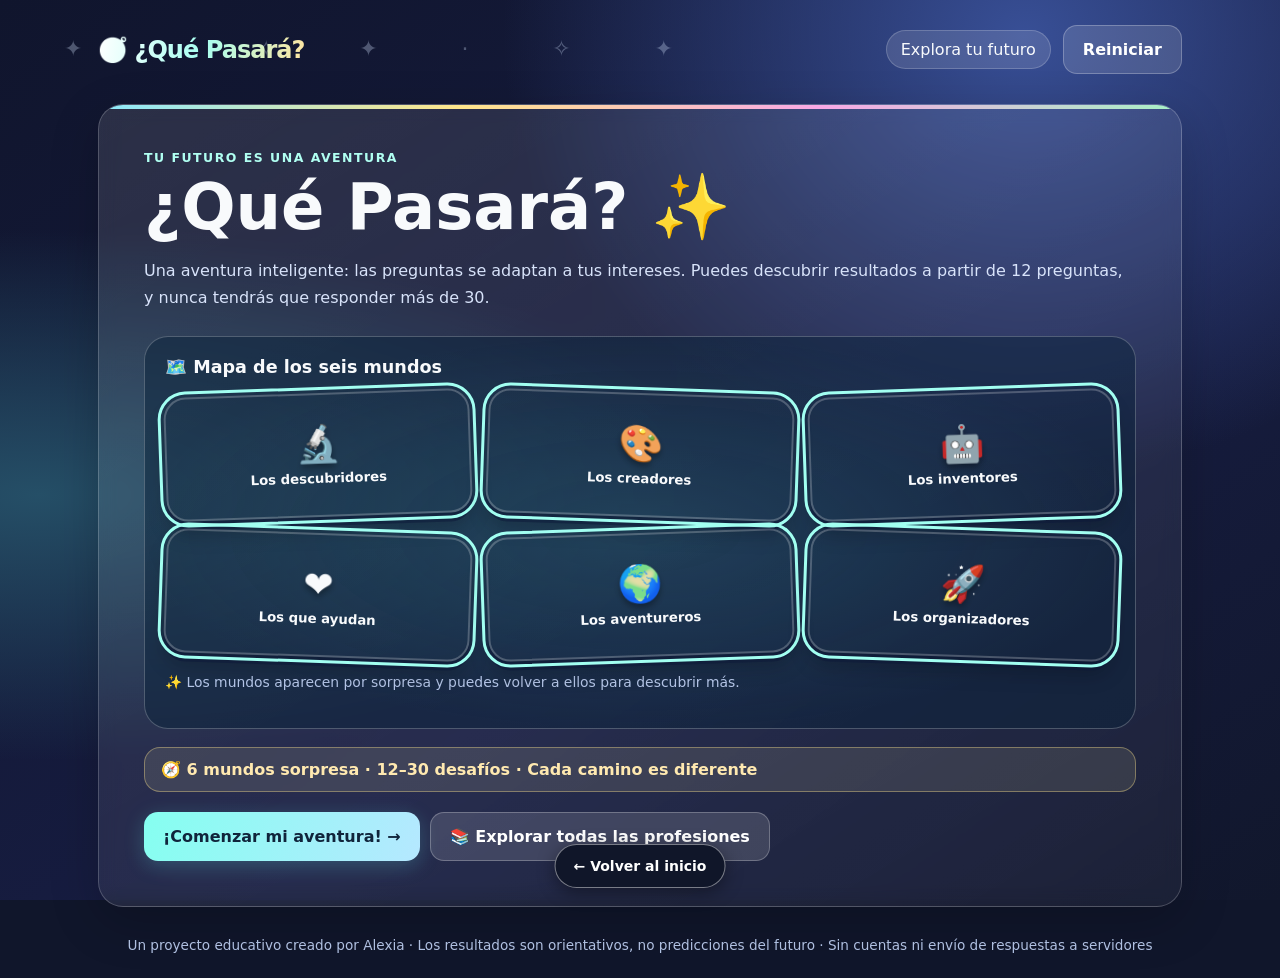
==== apps/QuePasara_Anime_Imagenes.html @ 86b9d31d "Add initial project files including HTML, CSS, and game logic" ====
<!doctype html><html lang="es"><head><meta charset="utf-8"><meta name="viewport" content="width=device-width,initial-scale=1"><title>¿Qué Pasará? · Enciclopedia de profesiones</title><style>
:root{font-family:system-ui,Segoe UI,sans-serif;color:#f8fafc;background:#10162b}*{box-sizing:border-box}body{margin:0;background:radial-gradient(circle at 10% 10%,#263d77,transparent 45%),linear-gradient(140deg,#10162b,#17223d);min-height:100vh}.wrap{max-width:1060px;margin:auto;padding:25px 18px}header{display:flex;justify-content:space-between;align-items:center;gap:12px;flex-wrap:wrap}.brand{font-weight:900;font-size:1.5rem}.pill{background:#ffffff20;border:1px solid #ffffff30;border-radius:30px;padding:9px 14px}main{margin-top:30px}.panel{background:#ffffff12;border:1px solid #ffffff29;box-shadow:0 15px 50px #0003;border-radius:25px;padding:clamp(20px,5vw,45px)}h1{font-size:clamp(2.2rem,6vw,4rem);line-height:1.08;margin:8px 0 16px}h2{font-size:clamp(1.5rem,4vw,2.3rem)}p{line-height:1.65;color:#d8e3fa}.muted{color:#b6c7e9}.tag{color:#a5f3fc;font-weight:800;text-transform:uppercase;letter-spacing:.12em;font-size:.78rem}button,input,select{font:inherit}button{border:0;border-radius:14px;padding:14px 19px;background:#67e8f9;color:#10243b;font-weight:800;cursor:pointer}button:hover{filter:brightness(1.09);transform:translateY(-1px)}button:focus-visible,input:focus-visible{outline:3px solid #fbbf24;outline-offset:3px}.secondary{background:#ffffff22;color:white;border:1px solid #ffffff40}.choices{display:grid;grid-template-columns:repeat(auto-fit,minmax(205px,1fr));gap:12px;margin:20px 0}.choice{display:block;width:100%;text-align:left;background:#ffffff14;color:white;border:2px solid #ffffff24;min-height:80px}.choice.selected{border-color:#67e8f9;background:#1d5063}.progress{height:12px;border-radius:50px;background:#ffffff25;overflow:hidden;margin:16px 0}.progress>div{height:100%;background:linear-gradient(90deg,#34d399,#67e8f9);transition:width .3s}.row{display:flex;gap:12px;align-items:center;flex-wrap:wrap}.space{justify-content:space-between}.grid{display:grid;grid-template-columns:repeat(auto-fit,minmax(220px,1fr));gap:15px}.tile{background:#ffffff12;border:1px solid #ffffff26;border-radius:17px;padding:18px}.tile h3{margin:7px 0}.score{font-size:1.5rem;font-weight:900;color:#67e8f9}.small{font-size:.87rem}.hidden{display:none}label{display:block;margin:12px 0}select,input{background:#fff;color:#15223c;padding:12px;border-radius:12px;border:0;max-width:100%}.footer{margin-top:30px;text-align:center;font-size:.85rem;color:#b6c7e9}.warning{background:#fbbf2420;border:1px solid #fbbf2460;border-radius:12px;padding:12px;margin:16px 0}a{color:#93e8ff} .avatar{font-size:2.2rem} .worldIcon{font-size:3rem} .question{font-size:1.4rem;font-weight:800} .nav{display:flex;gap:10px;flex-wrap:wrap;margin-top:20px}

/* Versión aventura visual: ilustraciones CSS, mapa y transiciones sin dependencias */
:root{--gold:#ffe58a;--aqua:#73f6e1;--ink:#10172f}body{background:radial-gradient(ellipse at 80% 4%,#384f96 0,transparent 36%),radial-gradient(ellipse at 3% 55%,#254f67 0,transparent 38%),linear-gradient(145deg,#10152d,#171d42 60%,#11172c);background-attachment:fixed}body:before{content:'✦  ·     ✧          ✦        ·       ✧          ✦';position:fixed;top:4%;left:5%;right:5%;pointer-events:none;color:#d4e5ff50;letter-spacing:3vw;font-size:22px;animation:twinkle 5s ease-in-out infinite alternate}.wrap{max-width:1120px;position:relative}.brand{letter-spacing:-.04em;background:linear-gradient(100deg,#fff,#a7fff1,#ffe5a0);background-clip:text;-webkit-background-clip:text;color:transparent}.panel{position:relative;overflow:hidden;background:linear-gradient(150deg,#ffffff1c,#ffffff0b);border-color:#ffffff35;backdrop-filter:blur(9px);animation:appear .42s ease-out}.panel:before{content:'';position:absolute;inset:0 0 auto;height:4px;background:linear-gradient(90deg,#8be9fd,#ffe58a,#f8a8e6,#a6f2c5)}.tag{color:#b0fff1}.tile{background:linear-gradient(145deg,#ffffff18,#ffffff09);transition:transform .25s,box-shadow .25s,border-color .25s}.tile:hover{transform:translateY(-5px);box-shadow:0 16px 30px #0003;border-color:#a8f9f480}button{transition:transform .18s,filter .18s,box-shadow .18s}button:not(.secondary):not(.choice){background:linear-gradient(110deg,#85fff0,#b5e8ff);box-shadow:0 5px 20px #65e6ef38}button:disabled{opacity:.5;cursor:not-allowed;transform:none}.choice{transition:transform .2s,background .2s,border-color .2s}.choice:hover{transform:translateY(-2px);border-color:#ffffff88}.choice.selected{background:#27637a;border-color:#8affea;box-shadow:inset 0 0 0 1px #8affea}.worldIcon{display:inline-grid;place-items:center;width:78px;height:78px;border-radius:25px;background:linear-gradient(140deg,#ffffff32,#ffffff0a);box-shadow:inset 0 0 0 1px #ffffff30,0 12px 24px #0002;transform:rotate(-5deg);margin:5px 0 12px}.avatar{display:inline-block;transition:transform .2s}.choice:hover .avatar{transform:scale(1.25) rotate(8deg)}.progress{height:15px;border:1px solid #ffffff40}.progress>div{background:linear-gradient(90deg,#7af4d1,#8dbbff,#f7b2ed)}.quest-intro{display:flex;gap:18px;align-items:center;flex-wrap:wrap}.quest-intro>div:last-child{flex:1;min-width:190px}.quest-art{width:min(100%,260px);height:185px;position:relative;flex:0 0 260px;display:grid;place-items:center}.quest-orbit{position:absolute;width:165px;height:165px;border:2px dashed #ffffff6a;border-radius:50%;animation:orbit 28s linear infinite}.quest-orbit:before,.quest-orbit:after{content:'✦';position:absolute;color:#ffe58a;font-size:26px;top:-20px;left:70px}.quest-orbit:after{top:140px;left:10px;color:#8affea}.quest-planet{width:128px;height:128px;display:grid;place-items:center;font-size:72px;border-radius:42%;background:radial-gradient(circle at 30% 25%,#ffffff70,#b2eaff4a 50%,#6b8ed933);box-shadow:0 0 45px #8ddcff60;animation:float 3.5s ease-in-out infinite}.world-map{margin:25px 0 10px;padding:20px;border-radius:24px;border:1px solid #ffffff3c;background:radial-gradient(ellipse at center,#347c8d48,transparent 72%),#0b233a80}.map-title{font-weight:900;font-size:1.1rem;margin-bottom:16px}.map-grid{display:grid;grid-template-columns:repeat(3,minmax(0,1fr));gap:16px;position:relative}.map-node{position:relative;min-height:124px;display:flex;align-items:center;justify-content:center;flex-direction:column;gap:6px;text-align:center;padding:12px 7px;border-radius:22px;border:2px solid #ffffff3a;background:linear-gradient(155deg,var(--world-color,#6d99d8)55,#1a2e56);box-shadow:0 9px 0 #0c193a80,0 14px 20px #0003;transform:rotate(var(--tilt,0deg))}.map-node:nth-child(even){--tilt:2deg}.map-node:nth-child(odd){--tilt:-2deg}.map-node .map-emoji{font-size:36px;filter:drop-shadow(0 4px 3px #0005)}.map-node .map-label{font-weight:800;font-size:.83rem;line-height:1.2}.map-node.completed{border-color:#ffe58a}.map-node.current{outline:3px solid #a2fff1;outline-offset:3px;animation:pulse 2s ease-in-out infinite}.map-stamp{position:absolute;right:6px;top:5px;background:#103e3b;border-radius:50%;padding:4px;font-size:14px}.quest-banner{margin:18px 0 0;padding:12px 16px;background:#fff1b91c;border:1px solid #ffe58a60;border-radius:16px;color:#ffe9b0;font-weight:700}.confetti{font-size:40px;letter-spacing:12px;animation:float 3s infinite}.world-badge{display:inline-block;padding:7px 13px;border-radius:999px;background:#ffffff24;border:1px solid #ffffff50;margin-bottom:12px}@keyframes appear{from{opacity:0;transform:translateY(12px)}to{opacity:1;transform:translateY(0)}}@keyframes float{50%{transform:translateY(-10px) rotate(5deg)}}@keyframes orbit{to{transform:rotate(360deg)}}@keyframes twinkle{to{opacity:.3}}@keyframes pulse{50%{outline-color:#ffffff55}}@media(max-width:650px){.map-grid{grid-template-columns:repeat(2,minmax(0,1fr));gap:12px}.map-node{min-height:115px}.quest-art{flex:1 1 100%;height:145px}.quest-orbit{width:130px;height:130px}.quest-planet{width:110px;height:110px;font-size:58px}.wrap{padding:15px 12px}.panel{padding:22px 17px}}@media(prefers-reduced-motion:reduce){*,*:before,*:after{animation:none!important;transition:none!important;scroll-behavior:auto!important}}@media print{body{background:white;color:black}.panel,.tile{color:black;background:white;border-color:#bbb}.footer,header button,.nav{display:none}p,.muted{color:#333}}

.photo-avatar{width:88px;height:88px;object-fit:cover;border-radius:50%;border:3px solid #8affea;vertical-align:middle}.photo-preview{display:flex;align-items:center;gap:14px;flex-wrap:wrap;margin:14px 0}.camera-box{border:1px solid #ffffff55;border-radius:18px;padding:16px;margin:16px 0;background:#ffffff0d}.camera-video{display:block;width:min(100%,420px);max-height:320px;border-radius:14px;margin:12px 0;transform:scaleX(-1)}.camera-actions{display:flex;gap:10px;flex-wrap:wrap}.camera-help{font-size:.9rem;color:#d8e3fa}
</style><style>.anime-choices{display:grid;grid-template-columns:repeat(auto-fit,minmax(170px,1fr));gap:12px;margin:12px 0 24px}.anime-option{display:flex;align-items:center;flex-direction:column;gap:12px;text-align:center}.anime-frame{display:inline-flex;align-items:center;justify-content:center;border-radius:50%;padding:6px;vertical-align:middle;position:relative}.anime-frame .photo-avatar{width:92px;height:92px}.anime-clasico{background:linear-gradient(135deg,#ffb6d5,#c4a5ff);box-shadow:0 0 22px #ffb6d566}.anime-aventura{background:linear-gradient(135deg,#ffdd77,#ff806d);box-shadow:0 0 22px #ffbb5590}.anime-fantasia{background:linear-gradient(135deg,#82e9ff,#a88cff,#f7a9ed);box-shadow:0 0 25px #a88cff99}.anime-clasico img{filter:saturate(1.2) contrast(1.08)}.anime-aventura img{filter:contrast(1.2) saturate(1.35)}.anime-fantasia img{filter:saturate(1.5) hue-rotate(8deg)}.anime-frame:after{content:'✦';position:absolute;top:-10px;right:-5px;color:#fff5b1;font-size:25px;text-shadow:0 0 7px #fff}.anime-aventura:after{content:'⚡'}.anime-fantasia:after{content:'✧'}.manga-result{width:170px;height:170px;object-fit:cover;border-radius:24px;border:4px solid #ffe58a;box-shadow:0 12px 25px #0005}.anime-option.selected{border-color:#ffe58a;background:#65406c}.anime-option .anime-frame{min-height:78px;min-width:78px}.anime-normal{background:#f7abc9}.anime-fantastico{background:#a58ef3}.anime-medieval{background:#d7ab70}.anime-aventurero{background:#7dbba5}</style><style>.scene-grid{display:grid;grid-template-columns:repeat(auto-fit,minmax(min(100%,225px),1fr));gap:18px}.scene-choice{padding:0!important;overflow:hidden;display:flex;flex-direction:column;min-height:220px;border:3px solid #ffffff55!important;border-radius:20px!important;background:#182a54!important;box-shadow:0 9px 22px #0005;transition:transform .2s,border-color .2s}.scene-choice:hover{transform:translateY(-5px)}.scene-choice.selected{border-color:#ffdf67!important;box-shadow:0 0 0 3px #ffdf6780}.scene-art{width:100%;aspect-ratio:360/220;object-fit:cover;display:block}.scene-label{padding:14px 12px;display:block;width:100%;font-size:1.06rem;font-weight:750;text-align:center;color:#fff}.scene-choice:focus-visible{outline:4px solid #fff;outline-offset:3px}</style><link rel="stylesheet" href="../assets/navigation.css">
</head><body>
<a class="invernot-home" href="../index.html" aria-label="Volver al índice de la Familia Invernot">← Volver al inicio</a>
<div class="wrap"><header><div class="brand">🧭 ¿Qué Pasará?</div><div class="row"><span class="pill" id="status">Tu aventura comienza</span><button class="secondary" id="reset">Reiniciar</button></div></header><main id="app" aria-live="polite"></main><div class="footer">Un proyecto educativo creado por Alexia · Los resultados son orientativos, no predicciones del futuro · Sin cuentas ni envío de respuestas a servidores</div></div><script>
'use strict';
const worlds=[{id:'ciencia',name:'Los descubridores',icon:'🔬',desc:'Ciencia, medicina, animales y naturaleza'},{id:'arte',name:'Los creadores',icon:'🎨',desc:'Arte, música, imaginación y diseño'},{id:'tecnologia',name:'Los inventores',icon:'🤖',desc:'Tecnología, máquinas y programación'},{id:'personas',name:'Los que ayudan',icon:'❤️',desc:'Enseñar, cuidar y escuchar'},{id:'aventura',name:'Los aventureros',icon:'🌍',desc:'Deporte, viajes y aire libre'},{id:'organizacion',name:'Los organizadores',icon:'🚀',desc:'Liderazgo, proyectos y negocios'}];
const interests=['ciencia','salud','animales','naturaleza','arte','musica','diseno','comunicacion','tecnologia','ingenieria','matematicas','personas','ensenanza','deporte','viajes','liderazgo','negocios','organizacion'];
const prompts={
ciencia:[['¿Qué te gustaría investigar?','Cómo funciona el cuerpo','Cómo viven los animales','Qué ocurre en el espacio','Cómo crecen las plantas'],['¿Qué actividad te apetece más?','Observar muestras con microscopio','Cuidar un animal herido','Estudiar el clima','Resolver un misterio científico'],['En un museo eliges...','Sala del cuerpo humano','Sala de dinosaurios','Sala de planetas','Sala de experimentos'],['¿Qué pregunta te intriga más?','¿Cómo curamos enfermedades?','¿Por qué migran las aves?','¿Cómo se forman las estrellas?','¿Cómo funciona la electricidad?'],['En un equipo de investigación prefieres...','Analizar datos','Observar seres vivos','Diseñar experimentos','Explicar descubrimientos'],['Si tuvieras un laboratorio...','Investigaría vacunas','Estudiaría animales','Analizaría el agua de los ríos','Inventaría materiales'],['¿Qué problema te gustaría resolver?','Una enfermedad','La desaparición de especies','La contaminación','El ahorro de energía'],['¿Qué vídeo escogerías?','El cerebro humano','La vida submarina','Los volcanes','Los robots espaciales'],['¿Qué herramienta usarías?','Microscopio','Prismáticos','Telescopio','Sensores electrónicos'],['¿Qué logro te haría ilusión?','Ayudar a mejorar la salud','Proteger una especie','Descubrir algo del universo','Crear un experimento nuevo']],
arte:[['¿Qué crearías?','Un cómic','Una canción','Una casa imaginaria','Un cortometraje'],['En una fiesta prefieres...','Diseñar la decoración','Tocar música','Hacer fotografías','Presentar el espectáculo'],['¿Qué taller elegirías?','Pintura','Instrumentos musicales','Diseño 3D','Teatro'],['¿Qué te gusta observar?','Los colores','Los sonidos','Los edificios','Las historias'],['Si pudieras publicar algo...','Un libro ilustrado','Un álbum musical','Una colección de ropa','Un documental'],['¿Qué regalo harías?','Un dibujo','Una canción','Un objeto diseñado por ti','Un vídeo'],['¿Qué harías en un escenario?','Diseñar el decorado','Actuar o cantar','Controlar luces y sonido','Contar una historia'],['¿Qué reto creativo eliges?','Crear un personaje','Componer una melodía','Diseñar un parque','Preparar una campaña'],['¿Qué asignatura te atrae más?','Plástica','Música','Tecnología y diseño','Lengua y expresión'],['¿Qué te gustaría mejorar?','Un dibujo','Una interpretación musical','Un producto cotidiano','Una historia']],
tecnologia:[['¿Qué inventarías?','Una aplicación','Un robot','Un puente inteligente','Un juego digital'],['¿Qué te divierte desmontar mentalmente?','Una web','Un coche','Una máquina','Una consola'],['En un proyecto tecnológico prefieres...','Programar','Montar piezas','Hacer cálculos','Diseñar pantallas'],['¿Qué problema resolverías?','Organizar tareas con una app','Automatizar una casa','Ahorrar energía','Crear un videojuego accesible'],['¿Qué aprenderías primero?','Programación','Electrónica','Física','Diseño digital'],['¿Qué visitarías?','Una empresa de software','Una fábrica de robots','Un centro aeroespacial','Un estudio de videojuegos'],['¿Qué te gustaría construir?','Un buscador','Un dron','Un vehículo','Una animación interactiva'],['¿Qué desafío te parece mejor?','Encontrar un error de código','Hacer funcionar un circuito','Diseñar una estructura resistente','Crear una interfaz bonita'],['Si falla un aparato...','Busco el problema paso a paso','Reviso las piezas','Mido y comparo resultados','Pienso una solución alternativa'],['¿Qué futuro te ilusiona?','Herramientas digitales útiles','Robots que ayuden','Transportes más limpios','Experiencias virtuales']],
personas:[['¿A quién ayudarías primero?','A alguien enfermo','A un compañero que no entiende algo','A alguien triste','A un grupo con un conflicto'],['¿Qué actividad elegirías?','Aprender primeros auxilios','Enseñar a leer','Escuchar a una persona','Organizar un equipo solidario'],['¿Dónde te gustaría colaborar?','Un hospital','Una escuela','Un centro comunitario','Una ONG'],['¿Qué habilidad te interesa?','Cuidar','Explicar','Escuchar','Mediar'],['Un amigo necesita ayuda y tú...','Busco ayuda sanitaria si hace falta','Le enseño una solución','Le escucho','Organizo apoyos'],['¿Qué resultado te haría feliz?','Una persona recuperada','Alguien aprendiendo','Alguien sintiéndose acompañado','Un grupo unido'],['¿Qué historia leerías?','La vida de una médica','Una profesora inspiradora','Un psicólogo que ayuda','Un proyecto de cooperación'],['¿Qué juego prefieres?','Simular un rescate','Dar una clase','Resolver emociones','Coordinar un grupo'],['¿Qué te gustaría mejorar?','La salud','La educación','El bienestar','La convivencia'],['¿Qué voluntariado escogerías?','Acompañar a pacientes','Apoyar deberes','Escuchar a mayores','Organizar una recogida solidaria']],
aventura:[['¿Qué excursión elegirías?','Explorar un bosque','Practicar un deporte','Visitar otro país','Observar fauna marina'],['¿Qué actividad te emociona?','Orientarte con un mapa','Entrenar','Conocer idiomas','Bucear y estudiar peces'],['¿Qué trabajo al aire libre te atrae?','Cuidar espacios naturales','Entrenar deportistas','Guiar visitantes','Investigar ecosistemas'],['¿Qué plan harías?','Una ruta de montaña','Un torneo','Un viaje cultural','Una limpieza de playa'],['¿Qué te gustaría aprender?','Supervivencia responsable','Anatomía del movimiento','Geografía','Biología marina'],['¿Qué documental verías?','Bosques del mundo','Grandes atletas','Culturas del planeta','Océanos'],['¿Qué desafío eliges?','Proteger un parque','Preparar una carrera','Planificar un recorrido','Salvar un arrecife'],['¿Qué objeto llevarías?','Brújula','Zapatillas deportivas','Guía de viaje','Cuaderno de campo'],['¿Qué te hace sentir bien?','Estar en la naturaleza','Moverme','Descubrir lugares','Observar animales'],['¿Qué logro preferirías?','Restaurar un bosque','Ayudar a mejorar una marca deportiva','Organizar un viaje inolvidable','Proteger el mar']],
organizacion:[['¿Qué proyecto dirigirías?','Una feria de ciencias','Un festival artístico','Una empresa tecnológica','Una campaña solidaria'],['¿Qué papel eliges en un equipo?','Investigar','Proponer ideas','Coordinar tareas','Explicar al público'],['Si montaras un negocio...','Vendería kits científicos','Crearía diseños','Desarrollaría una app','Organizaría experiencias'],['¿Qué te interesa aprender?','Analizar resultados','Publicidad creativa','Planificar presupuestos','Negociar acuerdos'],['¿Qué harías con un presupuesto pequeño?','Investigar necesidades','Crear un prototipo bonito','Comparar costes','Organizar voluntarios'],['¿Qué reto prefieres?','Resolver un problema complejo','Inventar una marca','Planificar un evento','Ayudar a un grupo a decidir'],['¿Qué actividad escolar te gusta?','Experimentos en equipo','Diseñar carteles','Organizar una excursión','Hablar en público'],['¿Qué te gustaría gestionar?','Un laboratorio','Un estudio creativo','Una tienda','Un proyecto social'],['Si tienes una idea nueva...','Compruebo si funciona','Hago dibujos','Preparo un plan','Busco colaboradores'],['¿Qué resultado celebrarías?','Un descubrimiento útil','Una creación original','Un proyecto bien organizado','Personas trabajando juntas']]
};
const optionTags={ciencia:[['salud','ciencia'],['animales','ciencia'],['ciencia','matematicas'],['naturaleza','ciencia']],arte:[['arte','diseno'],['musica','arte'],['diseno','ingenieria'],['comunicacion','arte']],tecnologia:[['tecnologia','matematicas'],['ingenieria','tecnologia'],['ingenieria','matematicas'],['tecnologia','diseno']],personas:[['salud','personas'],['ensenanza','personas'],['personas','comunicacion'],['liderazgo','personas']],aventura:[['naturaleza','ciencia'],['deporte','salud'],['viajes','comunicacion'],['animales','naturaleza']],organizacion:[['ciencia','organizacion'],['arte','negocios'],['negocios','organizacion'],['liderazgo','personas']]};
const jobs=[
['Ingeniería aeroespacial','Diseña y estudia aeronaves, satélites y sistemas espaciales.','Bachillerato de ciencias y tecnología → grado universitario de ingeniería aeroespacial.','tecnologia,ingenieria,matematicas,ciencia'],['Medicina','Previene, diagnostica y trata problemas de salud.','Bachillerato de ciencias y tecnología → grado en Medicina → formación especializada cuando corresponda.','salud,ciencia,personas'],['Veterinaria','Cuida la salud de animales y trabaja también en salud pública.','Bachillerato de ciencias y tecnología → grado en Veterinaria.','animales,salud,ciencia'],['Arquitectura','Diseña edificios y espacios seguros y útiles.','Bachillerato de ciencias y tecnología u otra vía de acceso → estudios universitarios de Arquitectura; revisar habilitación profesional.','diseno,arte,ingenieria,matematicas'],['Desarrollo de software','Crea aplicaciones, páginas web y servicios digitales.','ESO → Bachillerato o FP de informática → grado universitario o ciclos superiores, según la ocupación.','tecnologia,matematicas,diseno'],['Diseño de videojuegos','Diseña experiencias, personajes y mecánicas de juego.','ESO → Bachillerato o FP relacionada → estudios de videojuegos, programación, arte o diseño.','tecnologia,arte,diseno'],['Educación primaria','Enseña y acompaña a niños durante su aprendizaje.','Bachillerato o vía equivalente → grado en Educación Primaria; requisitos de acceso vigentes.','ensenanza,personas,comunicacion'],['Psicología','Estudia el comportamiento y ayuda a comprender emociones y conductas.','Bachillerato o vía equivalente → grado en Psicología; algunas salidas requieren estudios adicionales.','personas,salud,ciencia'],['Biología','Investiga seres vivos, ecosistemas y procesos biológicos.','Bachillerato de ciencias y tecnología → grado en Biología.','ciencia,animales,naturaleza'],['Ingeniería robótica','Diseña sistemas automatizados, sensores y robots.','Bachillerato de ciencias y tecnología o FP tecnológica → ingeniería relacionada.','ingenieria,tecnologia,matematicas'],['Diseño gráfico','Comunica ideas mediante imágenes, tipografía y medios digitales.','ESO → Bachillerato de artes o FP de diseño → estudios superiores relacionados.','arte,diseno,comunicacion'],['Música','Interpreta, compone o produce música.','Enseñanzas musicales, conservatorio, estudios superiores o formación especializada según la profesión.','musica,arte,comunicacion'],['Periodismo','Investiga, verifica y comunica noticias e historias.','Bachillerato o vía equivalente → grado en Periodismo o Comunicación.','comunicacion,personas,arte'],['Enfermería','Cuida pacientes y promueve la salud.','Bachillerato de ciencias y tecnología o vía equivalente → grado en Enfermería.','salud,personas,ciencia'],['Fisioterapia','Ayuda a prevenir y tratar problemas del movimiento.','Bachillerato o vía equivalente → grado en Fisioterapia.','salud,deporte,personas'],['Ciencias del deporte','Trabaja en entrenamiento, actividad física y promoción del deporte.','Bachillerato o vía equivalente → grado en Ciencias de la Actividad Física y del Deporte, u otras formaciones deportivas.','deporte,salud,personas'],['Guía de turismo','Acompaña y explica lugares, cultura y patrimonio.','ESO → Bachillerato o FP de turismo; consultar requisitos de habilitación según actividad.','viajes,comunicacion,personas'],['Conservación ambiental','Protege ecosistemas y ayuda a gestionar recursos naturales.','ESO → Bachillerato de ciencias o FP ambiental → estudios de ciencias ambientales o afines.','naturaleza,ciencia,animales'],['Dirección de empresas','Organiza personas, presupuestos y proyectos.','ESO → Bachillerato o FP de administración → grado en ADE u otras vías.','negocios,liderazgo,organizacion'],['Organización de eventos','Planifica actividades, presupuestos, equipos y experiencias.','ESO → FP de turismo, marketing o administración, o estudios universitarios relacionados.','organizacion,liderazgo,comunicacion'],['Ingeniería civil','Proyecta infraestructuras como puentes y carreteras.','Bachillerato de ciencias y tecnología → grado de ingeniería civil relacionado.','ingenieria,matematicas,organizacion'],['Investigación química','Estudia sustancias y desarrolla materiales y procesos.','Bachillerato de ciencias y tecnología → grado en Química o afín.','ciencia,matematicas,ingenieria'],['Trabajo social','Acompaña a personas y comunidades para mejorar su bienestar.','Bachillerato o vía equivalente → grado en Trabajo Social.','personas,comunicacion,organizacion'],['Marketing','Investiga necesidades y comunica productos o servicios.','ESO → FP de marketing o Bachillerato → estudios superiores relacionados.','negocios,arte,comunicacion'],['Biología marina','Estudia organismos y ecosistemas del mar.','Bachillerato de ciencias y tecnología → grado en Biología o Ciencias del Mar y posible especialización.','animales,naturaleza,ciencia']
].map((j,i)=>({id:i,name:j[0],desc:j[1],path:j[2],tags:j[3].split(',')}));
const moreJobs=[["Odontología", "Explora cómo trabajan los profesionales de odontología y qué problemas resuelven en su día a día.", "Bachillerato o FP de Sanidad → estudios especializados según el puesto. Algunas profesiones exigen grado universitario y habilitación.", "salud,personas,ciencia", "Salud y bienestar"], ["Farmacia", "Explora cómo trabajan los profesionales de farmacia y qué problemas resuelven en su día a día.", "Bachillerato o FP de Sanidad → estudios especializados según el puesto. Algunas profesiones exigen grado universitario y habilitación.", "salud,personas,ciencia", "Salud y bienestar"], ["Cirugía", "Explora cómo trabajan los profesionales de cirugía y qué problemas resuelven en su día a día.", "Bachillerato o FP de Sanidad → estudios especializados según el puesto. Algunas profesiones exigen grado universitario y habilitación.", "salud,personas,ciencia", "Salud y bienestar"], ["Pediatría", "Explora cómo trabajan los profesionales de pediatría y qué problemas resuelven en su día a día.", "Bachillerato o FP de Sanidad → estudios especializados según el puesto. Algunas profesiones exigen grado universitario y habilitación.", "salud,personas,ciencia", "Salud y bienestar"], ["Neurología", "Explora cómo trabajan los profesionales de neurología y qué problemas resuelven en su día a día.", "Bachillerato o FP de Sanidad → estudios especializados según el puesto. Algunas profesiones exigen grado universitario y habilitación.", "salud,personas,ciencia", "Salud y bienestar"], ["Psiquiatría", "Explora cómo trabajan los profesionales de psiquiatría y qué problemas resuelven en su día a día.", "Bachillerato o FP de Sanidad → estudios especializados según el puesto. Algunas profesiones exigen grado universitario y habilitación.", "salud,personas,ciencia", "Salud y bienestar"], ["Radiología", "Explora cómo trabajan los profesionales de radiología y qué problemas resuelven en su día a día.", "Bachillerato o FP de Sanidad → estudios especializados según el puesto. Algunas profesiones exigen grado universitario y habilitación.", "salud,personas,ciencia", "Salud y bienestar"], ["Terapia ocupacional", "Explora cómo trabajan los profesionales de terapia ocupacional y qué problemas resuelven en su día a día.", "Bachillerato o FP de Sanidad → estudios especializados según el puesto. Algunas profesiones exigen grado universitario y habilitación.", "salud,personas,ciencia", "Salud y bienestar"], ["Logopedia", "Explora cómo trabajan los profesionales de logopedia y qué problemas resuelven en su día a día.", "Bachillerato o FP de Sanidad → estudios especializados según el puesto. Algunas profesiones exigen grado universitario y habilitación.", "salud,personas,ciencia", "Salud y bienestar"], ["Óptica y optometría", "Explora cómo trabajan los profesionales de óptica y optometría y qué problemas resuelven en su día a día.", "Bachillerato o FP de Sanidad → estudios especializados según el puesto. Algunas profesiones exigen grado universitario y habilitación.", "salud,personas,ciencia", "Salud y bienestar"], ["Nutrición humana y dietética", "Explora cómo trabajan los profesionales de nutrición humana y dietética y qué problemas resuelven en su día a día.", "Bachillerato o FP de Sanidad → estudios especializados según el puesto. Algunas profesiones exigen grado universitario y habilitación.", "salud,personas,ciencia", "Salud y bienestar"], ["Técnico de emergencias sanitarias", "Explora cómo trabajan los profesionales de técnico de emergencias sanitarias y qué problemas resuelven en su día a día.", "Bachillerato o FP de Sanidad → estudios especializados según el puesto. Algunas profesiones exigen grado universitario y habilitación.", "salud,personas,ciencia", "Salud y bienestar"], ["Técnico de laboratorio clínico", "Explora cómo trabajan los profesionales de técnico de laboratorio clínico y qué problemas resuelven en su día a día.", "Bachillerato o FP de Sanidad → estudios especializados según el puesto. Algunas profesiones exigen grado universitario y habilitación.", "salud,personas,ciencia", "Salud y bienestar"], ["Higiene bucodental", "Explora cómo trabajan los profesionales de higiene bucodental y qué problemas resuelven en su día a día.", "Bachillerato o FP de Sanidad → estudios especializados según el puesto. Algunas profesiones exigen grado universitario y habilitación.", "salud,personas,ciencia", "Salud y bienestar"], ["Auxiliar de enfermería", "Explora cómo trabajan los profesionales de auxiliar de enfermería y qué problemas resuelven en su día a día.", "Bachillerato o FP de Sanidad → estudios especializados según el puesto. Algunas profesiones exigen grado universitario y habilitación.", "salud,personas,ciencia", "Salud y bienestar"], ["Podología", "Explora cómo trabajan los profesionales de podología y qué problemas resuelven en su día a día.", "Bachillerato o FP de Sanidad → estudios especializados según el puesto. Algunas profesiones exigen grado universitario y habilitación.", "salud,personas,ciencia", "Salud y bienestar"], ["Matrona", "Explora cómo trabajan los profesionales de matrona y qué problemas resuelven en su día a día.", "Bachillerato o FP de Sanidad → estudios especializados según el puesto. Algunas profesiones exigen grado universitario y habilitación.", "salud,personas,ciencia", "Salud y bienestar"], ["Técnico de farmacia", "Explora cómo trabajan los profesionales de técnico de farmacia y qué problemas resuelven en su día a día.", "Bachillerato o FP de Sanidad → estudios especializados según el puesto. Algunas profesiones exigen grado universitario y habilitación.", "salud,personas,ciencia", "Salud y bienestar"], ["Prótesis dentales", "Explora cómo trabajan los profesionales de prótesis dentales y qué problemas resuelven en su día a día.", "Bachillerato o FP de Sanidad → estudios especializados según el puesto. Algunas profesiones exigen grado universitario y habilitación.", "salud,personas,ciencia", "Salud y bienestar"], ["Investigación biomédica", "Explora cómo trabajan los profesionales de investigación biomédica y qué problemas resuelven en su día a día.", "Bachillerato o FP de Sanidad → estudios especializados según el puesto. Algunas profesiones exigen grado universitario y habilitación.", "salud,personas,ciencia", "Salud y bienestar"], ["Ciberseguridad", "Explora cómo trabajan los profesionales de ciberseguridad y qué problemas resuelven en su día a día.", "ESO → FP de Informática o Bachillerato → especialización técnica, FP superior o estudios universitarios, según el puesto.", "tecnologia,matematicas,ingenieria", "Tecnología e informática"], ["Inteligencia artificial", "Explora cómo trabajan los profesionales de inteligencia artificial y qué problemas resuelven en su día a día.", "ESO → FP de Informática o Bachillerato → especialización técnica, FP superior o estudios universitarios, según el puesto.", "tecnologia,matematicas,ingenieria", "Tecnología e informática"], ["Ciencia de datos", "Explora cómo trabajan los profesionales de ciencia de datos y qué problemas resuelven en su día a día.", "ESO → FP de Informática o Bachillerato → especialización técnica, FP superior o estudios universitarios, según el puesto.", "tecnologia,matematicas,ingenieria", "Tecnología e informática"], ["Administración de sistemas", "Explora cómo trabajan los profesionales de administración de sistemas y qué problemas resuelven en su día a día.", "ESO → FP de Informática o Bachillerato → especialización técnica, FP superior o estudios universitarios, según el puesto.", "tecnologia,matematicas,ingenieria", "Tecnología e informática"], ["Desarrollo web", "Explora cómo trabajan los profesionales de desarrollo web y qué problemas resuelven en su día a día.", "ESO → FP de Informática o Bachillerato → especialización técnica, FP superior o estudios universitarios, según el puesto.", "tecnologia,matematicas,ingenieria", "Tecnología e informática"], ["Desarrollo de aplicaciones móviles", "Explora cómo trabajan los profesionales de desarrollo de aplicaciones móviles y qué problemas resuelven en su día a día.", "ESO → FP de Informática o Bachillerato → especialización técnica, FP superior o estudios universitarios, según el puesto.", "tecnologia,matematicas,ingenieria", "Tecnología e informática"], ["Ingeniería de telecomunicaciones", "Explora cómo trabajan los profesionales de ingeniería de telecomunicaciones y qué problemas resuelven en su día a día.", "ESO → FP de Informática o Bachillerato → especialización técnica, FP superior o estudios universitarios, según el puesto.", "tecnologia,matematicas,ingenieria", "Tecnología e informática"], ["Diseño UX/UI", "Explora cómo trabajan los profesionales de diseño ux/ui y qué problemas resuelven en su día a día.", "ESO → FP de Informática o Bachillerato → especialización técnica, FP superior o estudios universitarios, según el puesto.", "tecnologia,matematicas,ingenieria", "Tecnología e informática"], ["Administración de bases de datos", "Explora cómo trabajan los profesionales de administración de bases de datos y qué problemas resuelven en su día a día.", "ESO → FP de Informática o Bachillerato → especialización técnica, FP superior o estudios universitarios, según el puesto.", "tecnologia,matematicas,ingenieria", "Tecnología e informática"], ["Ingeniería de redes", "Explora cómo trabajan los profesionales de ingeniería de redes y qué problemas resuelven en su día a día.", "ESO → FP de Informática o Bachillerato → especialización técnica, FP superior o estudios universitarios, según el puesto.", "tecnologia,matematicas,ingenieria", "Tecnología e informática"], ["Computación en la nube", "Explora cómo trabajan los profesionales de computación en la nube y qué problemas resuelven en su día a día.", "ESO → FP de Informática o Bachillerato → especialización técnica, FP superior o estudios universitarios, según el puesto.", "tecnologia,matematicas,ingenieria", "Tecnología e informática"], ["Desarrollo de videojuegos", "Explora cómo trabajan los profesionales de desarrollo de videojuegos y qué problemas resuelven en su día a día.", "ESO → FP de Informática o Bachillerato → especialización técnica, FP superior o estudios universitarios, según el puesto.", "tecnologia,matematicas,ingenieria", "Tecnología e informática"], ["Testing de software", "Explora cómo trabajan los profesionales de testing de software y qué problemas resuelven en su día a día.", "ESO → FP de Informática o Bachillerato → especialización técnica, FP superior o estudios universitarios, según el puesto.", "tecnologia,matematicas,ingenieria", "Tecnología e informática"], ["Ingeniería de datos", "Explora cómo trabajan los profesionales de ingeniería de datos y qué problemas resuelven en su día a día.", "ESO → FP de Informática o Bachillerato → especialización técnica, FP superior o estudios universitarios, según el puesto.", "tecnologia,matematicas,ingenieria", "Tecnología e informática"], ["Técnico de soporte informático", "Explora cómo trabajan los profesionales de técnico de soporte informático y qué problemas resuelven en su día a día.", "ESO → FP de Informática o Bachillerato → especialización técnica, FP superior o estudios universitarios, según el puesto.", "tecnologia,matematicas,ingenieria", "Tecnología e informática"], ["Ingeniería mecánica", "Explora cómo trabajan los profesionales de ingeniería mecánica y qué problemas resuelven en su día a día.", "ESO → FP industrial o Bachillerato científico-tecnológico → ingeniería, arquitectura o especialización profesional según el puesto.", "ingenieria,matematicas,tecnologia", "Ingeniería y construcción"], ["Ingeniería eléctrica", "Explora cómo trabajan los profesionales de ingeniería eléctrica y qué problemas resuelven en su día a día.", "ESO → FP industrial o Bachillerato científico-tecnológico → ingeniería, arquitectura o especialización profesional según el puesto.", "ingenieria,matematicas,tecnologia", "Ingeniería y construcción"], ["Ingeniería industrial", "Explora cómo trabajan los profesionales de ingeniería industrial y qué problemas resuelven en su día a día.", "ESO → FP industrial o Bachillerato científico-tecnológico → ingeniería, arquitectura o especialización profesional según el puesto.", "ingenieria,matematicas,tecnologia", "Ingeniería y construcción"], ["Ingeniería química", "Explora cómo trabajan los profesionales de ingeniería química y qué problemas resuelven en su día a día.", "ESO → FP industrial o Bachillerato científico-tecnológico → ingeniería, arquitectura o especialización profesional según el puesto.", "ingenieria,matematicas,tecnologia", "Ingeniería y construcción"], ["Ingeniería ambiental", "Explora cómo trabajan los profesionales de ingeniería ambiental y qué problemas resuelven en su día a día.", "ESO → FP industrial o Bachillerato científico-tecnológico → ingeniería, arquitectura o especialización profesional según el puesto.", "ingenieria,matematicas,tecnologia", "Ingeniería y construcción"], ["Ingeniería de energías renovables", "Explora cómo trabajan los profesionales de ingeniería de energías renovables y qué problemas resuelven en su día a día.", "ESO → FP industrial o Bachillerato científico-tecnológico → ingeniería, arquitectura o especialización profesional según el puesto.", "ingenieria,matematicas,tecnologia", "Ingeniería y construcción"], ["Ingeniería de materiales", "Explora cómo trabajan los profesionales de ingeniería de materiales y qué problemas resuelven en su día a día.", "ESO → FP industrial o Bachillerato científico-tecnológico → ingeniería, arquitectura o especialización profesional según el puesto.", "ingenieria,matematicas,tecnologia", "Ingeniería y construcción"], ["Ingeniería naval", "Explora cómo trabajan los profesionales de ingeniería naval y qué problemas resuelven en su día a día.", "ESO → FP industrial o Bachillerato científico-tecnológico → ingeniería, arquitectura o especialización profesional según el puesto.", "ingenieria,matematicas,tecnologia", "Ingeniería y construcción"], ["Ingeniería biomédica", "Explora cómo trabajan los profesionales de ingeniería biomédica y qué problemas resuelven en su día a día.", "ESO → FP industrial o Bachillerato científico-tecnológico → ingeniería, arquitectura o especialización profesional según el puesto.", "ingenieria,matematicas,tecnologia", "Ingeniería y construcción"], ["Topografía", "Explora cómo trabajan los profesionales de topografía y qué problemas resuelven en su día a día.", "ESO → FP industrial o Bachillerato científico-tecnológico → ingeniería, arquitectura o especialización profesional según el puesto.", "ingenieria,matematicas,tecnologia", "Ingeniería y construcción"], ["Urbanismo", "Explora cómo trabajan los profesionales de urbanismo y qué problemas resuelven en su día a día.", "ESO → FP industrial o Bachillerato científico-tecnológico → ingeniería, arquitectura o especialización profesional según el puesto.", "ingenieria,matematicas,tecnologia", "Ingeniería y construcción"], ["Delineación", "Explora cómo trabajan los profesionales de delineación y qué problemas resuelven en su día a día.", "ESO → FP industrial o Bachillerato científico-tecnológico → ingeniería, arquitectura o especialización profesional según el puesto.", "ingenieria,matematicas,tecnologia", "Ingeniería y construcción"], ["Técnico de mantenimiento industrial", "Explora cómo trabajan los profesionales de técnico de mantenimiento industrial y qué problemas resuelven en su día a día.", "ESO → FP industrial o Bachillerato científico-tecnológico → ingeniería, arquitectura o especialización profesional según el puesto.", "ingenieria,matematicas,tecnologia", "Ingeniería y construcción"], ["Instalación eléctrica", "Explora cómo trabajan los profesionales de instalación eléctrica y qué problemas resuelven en su día a día.", "ESO → FP industrial o Bachillerato científico-tecnológico → ingeniería, arquitectura o especialización profesional según el puesto.", "ingenieria,matematicas,tecnologia", "Ingeniería y construcción"], ["Fontanería", "Explora cómo trabajan los profesionales de fontanería y qué problemas resuelven en su día a día.", "ESO → FP industrial o Bachillerato científico-tecnológico → ingeniería, arquitectura o especialización profesional según el puesto.", "ingenieria,matematicas,tecnologia", "Ingeniería y construcción"], ["Carpintería", "Explora cómo trabajan los profesionales de carpintería y qué problemas resuelven en su día a día.", "ESO → FP industrial o Bachillerato científico-tecnológico → ingeniería, arquitectura o especialización profesional según el puesto.", "ingenieria,matematicas,tecnologia", "Ingeniería y construcción"], ["Albañilería", "Explora cómo trabajan los profesionales de albañilería y qué problemas resuelven en su día a día.", "ESO → FP industrial o Bachillerato científico-tecnológico → ingeniería, arquitectura o especialización profesional según el puesto.", "ingenieria,matematicas,tecnologia", "Ingeniería y construcción"], ["Soldadura", "Explora cómo trabajan los profesionales de soldadura y qué problemas resuelven en su día a día.", "ESO → FP industrial o Bachillerato científico-tecnológico → ingeniería, arquitectura o especialización profesional según el puesto.", "ingenieria,matematicas,tecnologia", "Ingeniería y construcción"], ["Educación infantil", "Explora cómo trabajan los profesionales de educación infantil y qué problemas resuelven en su día a día.", "Bachillerato o FP de Servicios Socioculturales → estudios especializados; para docencia reglada consulta requisitos de titulación y acceso.", "personas,ensenanza,comunicacion", "Educación y sociedad"], ["Educación secundaria", "Explora cómo trabajan los profesionales de educación secundaria y qué problemas resuelven en su día a día.", "Bachillerato o FP de Servicios Socioculturales → estudios especializados; para docencia reglada consulta requisitos de titulación y acceso.", "personas,ensenanza,comunicacion", "Educación y sociedad"], ["Educación especial", "Explora cómo trabajan los profesionales de educación especial y qué problemas resuelven en su día a día.", "Bachillerato o FP de Servicios Socioculturales → estudios especializados; para docencia reglada consulta requisitos de titulación y acceso.", "personas,ensenanza,comunicacion", "Educación y sociedad"], ["Pedagogía", "Explora cómo trabajan los profesionales de pedagogía y qué problemas resuelven en su día a día.", "Bachillerato o FP de Servicios Socioculturales → estudios especializados; para docencia reglada consulta requisitos de titulación y acceso.", "personas,ensenanza,comunicacion", "Educación y sociedad"], ["Educación social", "Explora cómo trabajan los profesionales de educación social y qué problemas resuelven en su día a día.", "Bachillerato o FP de Servicios Socioculturales → estudios especializados; para docencia reglada consulta requisitos de titulación y acceso.", "personas,ensenanza,comunicacion", "Educación y sociedad"], ["Orientación educativa", "Explora cómo trabajan los profesionales de orientación educativa y qué problemas resuelven en su día a día.", "Bachillerato o FP de Servicios Socioculturales → estudios especializados; para docencia reglada consulta requisitos de titulación y acceso.", "personas,ensenanza,comunicacion", "Educación y sociedad"], ["Integración social", "Explora cómo trabajan los profesionales de integración social y qué problemas resuelven en su día a día.", "Bachillerato o FP de Servicios Socioculturales → estudios especializados; para docencia reglada consulta requisitos de titulación y acceso.", "personas,ensenanza,comunicacion", "Educación y sociedad"], ["Interpretación de lengua de signos", "Explora cómo trabajan los profesionales de interpretación de lengua de signos y qué problemas resuelven en su día a día.", "Bachillerato o FP de Servicios Socioculturales → estudios especializados; para docencia reglada consulta requisitos de titulación y acceso.", "personas,ensenanza,comunicacion", "Educación y sociedad"], ["Traducción e interpretación", "Explora cómo trabajan los profesionales de traducción e interpretación y qué problemas resuelven en su día a día.", "Bachillerato o FP de Servicios Socioculturales → estudios especializados; para docencia reglada consulta requisitos de titulación y acceso.", "personas,ensenanza,comunicacion", "Educación y sociedad"], ["Biblioteconomía", "Explora cómo trabajan los profesionales de biblioteconomía y qué problemas resuelven en su día a día.", "Bachillerato o FP de Servicios Socioculturales → estudios especializados; para docencia reglada consulta requisitos de titulación y acceso.", "personas,ensenanza,comunicacion", "Educación y sociedad"], ["Cooperación internacional", "Explora cómo trabajan los profesionales de cooperación internacional y qué problemas resuelven en su día a día.", "Bachillerato o FP de Servicios Socioculturales → estudios especializados; para docencia reglada consulta requisitos de titulación y acceso.", "personas,ensenanza,comunicacion", "Educación y sociedad"], ["Mediación comunitaria", "Explora cómo trabajan los profesionales de mediación comunitaria y qué problemas resuelven en su día a día.", "Bachillerato o FP de Servicios Socioculturales → estudios especializados; para docencia reglada consulta requisitos de titulación y acceso.", "personas,ensenanza,comunicacion", "Educación y sociedad"], ["Sociología", "Explora cómo trabajan los profesionales de sociología y qué problemas resuelven en su día a día.", "Bachillerato o FP de Servicios Socioculturales → estudios especializados; para docencia reglada consulta requisitos de titulación y acceso.", "personas,ensenanza,comunicacion", "Educación y sociedad"], ["Antropología", "Explora cómo trabajan los profesionales de antropología y qué problemas resuelven en su día a día.", "Bachillerato o FP de Servicios Socioculturales → estudios especializados; para docencia reglada consulta requisitos de titulación y acceso.", "personas,ensenanza,comunicacion", "Educación y sociedad"], ["Ilustración", "Explora cómo trabajan los profesionales de ilustración y qué problemas resuelven en su día a día.", "ESO → Bachillerato de Artes, enseñanzas artísticas o FP creativa → estudios profesionales o superiores según la especialidad.", "arte,diseno,comunicacion", "Arte y comunicación"], ["Animación 3D", "Explora cómo trabajan los profesionales de animación 3d y qué problemas resuelven en su día a día.", "ESO → Bachillerato de Artes, enseñanzas artísticas o FP creativa → estudios profesionales o superiores según la especialidad.", "arte,diseno,comunicacion", "Arte y comunicación"], ["Fotografía", "Explora cómo trabajan los profesionales de fotografía y qué problemas resuelven en su día a día.", "ESO → Bachillerato de Artes, enseñanzas artísticas o FP creativa → estudios profesionales o superiores según la especialidad.", "arte,diseno,comunicacion", "Arte y comunicación"], ["Dirección de cine", "Explora cómo trabajan los profesionales de dirección de cine y qué problemas resuelven en su día a día.", "ESO → Bachillerato de Artes, enseñanzas artísticas o FP creativa → estudios profesionales o superiores según la especialidad.", "arte,diseno,comunicacion", "Arte y comunicación"], ["Guion de cine", "Explora cómo trabajan los profesionales de guion de cine y qué problemas resuelven en su día a día.", "ESO → Bachillerato de Artes, enseñanzas artísticas o FP creativa → estudios profesionales o superiores según la especialidad.", "arte,diseno,comunicacion", "Arte y comunicación"], ["Actuación", "Explora cómo trabajan los profesionales de actuación y qué problemas resuelven en su día a día.", "ESO → Bachillerato de Artes, enseñanzas artísticas o FP creativa → estudios profesionales o superiores según la especialidad.", "arte,diseno,comunicacion", "Arte y comunicación"], ["Danza", "Explora cómo trabajan los profesionales de danza y qué problemas resuelven en su día a día.", "ESO → Bachillerato de Artes, enseñanzas artísticas o FP creativa → estudios profesionales o superiores según la especialidad.", "arte,diseno,comunicacion", "Arte y comunicación"], ["Producción musical", "Explora cómo trabajan los profesionales de producción musical y qué problemas resuelven en su día a día.", "ESO → Bachillerato de Artes, enseñanzas artísticas o FP creativa → estudios profesionales o superiores según la especialidad.", "arte,diseno,comunicacion", "Arte y comunicación"], ["Diseño de moda", "Explora cómo trabajan los profesionales de diseño de moda y qué problemas resuelven en su día a día.", "ESO → Bachillerato de Artes, enseñanzas artísticas o FP creativa → estudios profesionales o superiores según la especialidad.", "arte,diseno,comunicacion", "Arte y comunicación"], ["Diseño de interiores", "Explora cómo trabajan los profesionales de diseño de interiores y qué problemas resuelven en su día a día.", "ESO → Bachillerato de Artes, enseñanzas artísticas o FP creativa → estudios profesionales o superiores según la especialidad.", "arte,diseno,comunicacion", "Arte y comunicación"], ["Diseño industrial", "Explora cómo trabajan los profesionales de diseño industrial y qué problemas resuelven en su día a día.", "ESO → Bachillerato de Artes, enseñanzas artísticas o FP creativa → estudios profesionales o superiores según la especialidad.", "arte,diseno,comunicacion", "Arte y comunicación"], ["Diseño de producto", "Explora cómo trabajan los profesionales de diseño de producto y qué problemas resuelven en su día a día.", "ESO → Bachillerato de Artes, enseñanzas artísticas o FP creativa → estudios profesionales o superiores según la especialidad.", "arte,diseno,comunicacion", "Arte y comunicación"], ["Publicidad", "Explora cómo trabajan los profesionales de publicidad y qué problemas resuelven en su día a día.", "ESO → Bachillerato de Artes, enseñanzas artísticas o FP creativa → estudios profesionales o superiores según la especialidad.", "arte,diseno,comunicacion", "Arte y comunicación"], ["Relaciones públicas", "Explora cómo trabajan los profesionales de relaciones públicas y qué problemas resuelven en su día a día.", "ESO → Bachillerato de Artes, enseñanzas artísticas o FP creativa → estudios profesionales o superiores según la especialidad.", "arte,diseno,comunicacion", "Arte y comunicación"], ["Locución", "Explora cómo trabajan los profesionales de locución y qué problemas resuelven en su día a día.", "ESO → Bachillerato de Artes, enseñanzas artísticas o FP creativa → estudios profesionales o superiores según la especialidad.", "arte,diseno,comunicacion", "Arte y comunicación"], ["Edición de vídeo", "Explora cómo trabajan los profesionales de edición de vídeo y qué problemas resuelven en su día a día.", "ESO → Bachillerato de Artes, enseñanzas artísticas o FP creativa → estudios profesionales o superiores según la especialidad.", "arte,diseno,comunicacion", "Arte y comunicación"], ["Escritura", "Explora cómo trabajan los profesionales de escritura y qué problemas resuelven en su día a día.", "ESO → Bachillerato de Artes, enseñanzas artísticas o FP creativa → estudios profesionales o superiores según la especialidad.", "arte,diseno,comunicacion", "Arte y comunicación"], ["Restauración de arte", "Explora cómo trabajan los profesionales de restauración de arte y qué problemas resuelven en su día a día.", "ESO → Bachillerato de Artes, enseñanzas artísticas o FP creativa → estudios profesionales o superiores según la especialidad.", "arte,diseno,comunicacion", "Arte y comunicación"], ["Diseño de sonido", "Explora cómo trabajan los profesionales de diseño de sonido y qué problemas resuelven en su día a día.", "ESO → Bachillerato de Artes, enseñanzas artísticas o FP creativa → estudios profesionales o superiores según la especialidad.", "arte,diseno,comunicacion", "Arte y comunicación"], ["Escenografía", "Explora cómo trabajan los profesionales de escenografía y qué problemas resuelven en su día a día.", "ESO → Bachillerato de Artes, enseñanzas artísticas o FP creativa → estudios profesionales o superiores según la especialidad.", "arte,diseno,comunicacion", "Arte y comunicación"], ["Cómic", "Explora cómo trabajan los profesionales de cómic y qué problemas resuelven en su día a día.", "ESO → Bachillerato de Artes, enseñanzas artísticas o FP creativa → estudios profesionales o superiores según la especialidad.", "arte,diseno,comunicacion", "Arte y comunicación"], ["Física", "Explora cómo trabajan los profesionales de física y qué problemas resuelven en su día a día.", "Bachillerato científico o FP relacionada → estudios de ciencias, medioambiente o especialización técnica.", "ciencia,naturaleza,animales", "Ciencia y naturaleza"], ["Matemáticas", "Explora cómo trabajan los profesionales de matemáticas y qué problemas resuelven en su día a día.", "Bachillerato científico o FP relacionada → estudios de ciencias, medioambiente o especialización técnica.", "ciencia,naturaleza,animales", "Ciencia y naturaleza"], ["Astronomía", "Explora cómo trabajan los profesionales de astronomía y qué problemas resuelven en su día a día.", "Bachillerato científico o FP relacionada → estudios de ciencias, medioambiente o especialización técnica.", "ciencia,naturaleza,animales", "Ciencia y naturaleza"], ["Geología", "Explora cómo trabajan los profesionales de geología y qué problemas resuelven en su día a día.", "Bachillerato científico o FP relacionada → estudios de ciencias, medioambiente o especialización técnica.", "ciencia,naturaleza,animales", "Ciencia y naturaleza"], ["Meteorología", "Explora cómo trabajan los profesionales de meteorología y qué problemas resuelven en su día a día.", "Bachillerato científico o FP relacionada → estudios de ciencias, medioambiente o especialización técnica.", "ciencia,naturaleza,animales", "Ciencia y naturaleza"], ["Oceanografía", "Explora cómo trabajan los profesionales de oceanografía y qué problemas resuelven en su día a día.", "Bachillerato científico o FP relacionada → estudios de ciencias, medioambiente o especialización técnica.", "ciencia,naturaleza,animales", "Ciencia y naturaleza"], ["Botánica", "Explora cómo trabajan los profesionales de botánica y qué problemas resuelven en su día a día.", "Bachillerato científico o FP relacionada → estudios de ciencias, medioambiente o especialización técnica.", "ciencia,naturaleza,animales", "Ciencia y naturaleza"], ["Zoología", "Explora cómo trabajan los profesionales de zoología y qué problemas resuelven en su día a día.", "Bachillerato científico o FP relacionada → estudios de ciencias, medioambiente o especialización técnica.", "ciencia,naturaleza,animales", "Ciencia y naturaleza"], ["Genética", "Explora cómo trabajan los profesionales de genética y qué problemas resuelven en su día a día.", "Bachillerato científico o FP relacionada → estudios de ciencias, medioambiente o especialización técnica.", "ciencia,naturaleza,animales", "Ciencia y naturaleza"], ["Microbiología", "Explora cómo trabajan los profesionales de microbiología y qué problemas resuelven en su día a día.", "Bachillerato científico o FP relacionada → estudios de ciencias, medioambiente o especialización técnica.", "ciencia,naturaleza,animales", "Ciencia y naturaleza"], ["Biotecnología", "Explora cómo trabajan los profesionales de biotecnología y qué problemas resuelven en su día a día.", "Bachillerato científico o FP relacionada → estudios de ciencias, medioambiente o especialización técnica.", "ciencia,naturaleza,animales", "Ciencia y naturaleza"], ["Arqueología", "Explora cómo trabajan los profesionales de arqueología y qué problemas resuelven en su día a día.", "Bachillerato científico o FP relacionada → estudios de ciencias, medioambiente o especialización técnica.", "ciencia,naturaleza,animales", "Ciencia y naturaleza"], ["Paleontología", "Explora cómo trabajan los profesionales de paleontología y qué problemas resuelven en su día a día.", "Bachillerato científico o FP relacionada → estudios de ciencias, medioambiente o especialización técnica.", "ciencia,naturaleza,animales", "Ciencia y naturaleza"], ["Ciencias ambientales", "Explora cómo trabajan los profesionales de ciencias ambientales y qué problemas resuelven en su día a día.", "Bachillerato científico o FP relacionada → estudios de ciencias, medioambiente o especialización técnica.", "ciencia,naturaleza,animales", "Ciencia y naturaleza"], ["Guardería forestal", "Explora cómo trabajan los profesionales de guardería forestal y qué problemas resuelven en su día a día.", "Bachillerato científico o FP relacionada → estudios de ciencias, medioambiente o especialización técnica.", "ciencia,naturaleza,animales", "Ciencia y naturaleza"], ["Gestión de fauna silvestre", "Explora cómo trabajan los profesionales de gestión de fauna silvestre y qué problemas resuelven en su día a día.", "Bachillerato científico o FP relacionada → estudios de ciencias, medioambiente o especialización técnica.", "ciencia,naturaleza,animales", "Ciencia y naturaleza"], ["Agronomía", "Explora cómo trabajan los profesionales de agronomía y qué problemas resuelven en su día a día.", "Bachillerato científico o FP relacionada → estudios de ciencias, medioambiente o especialización técnica.", "ciencia,naturaleza,animales", "Ciencia y naturaleza"], ["Investigación climática", "Explora cómo trabajan los profesionales de investigación climática y qué problemas resuelven en su día a día.", "Bachillerato científico o FP relacionada → estudios de ciencias, medioambiente o especialización técnica.", "ciencia,naturaleza,animales", "Ciencia y naturaleza"], ["Técnico de laboratorio químico", "Explora cómo trabajan los profesionales de técnico de laboratorio químico y qué problemas resuelven en su día a día.", "Bachillerato científico o FP relacionada → estudios de ciencias, medioambiente o especialización técnica.", "ciencia,naturaleza,animales", "Ciencia y naturaleza"], ["Entrenamiento personal", "Explora cómo trabajan los profesionales de entrenamiento personal y qué problemas resuelven en su día a día.", "ESO → FP de actividades físicas, enseñanzas deportivas o Bachillerato → estudios especializados y titulaciones exigidas para cada actividad.", "deporte,viajes,personas", "Deporte y aventura"], ["Preparación física", "Explora cómo trabajan los profesionales de preparación física y qué problemas resuelven en su día a día.", "ESO → FP de actividades físicas, enseñanzas deportivas o Bachillerato → estudios especializados y titulaciones exigidas para cada actividad.", "deporte,viajes,personas", "Deporte y aventura"], ["Arbitraje deportivo", "Explora cómo trabajan los profesionales de arbitraje deportivo y qué problemas resuelven en su día a día.", "ESO → FP de actividades físicas, enseñanzas deportivas o Bachillerato → estudios especializados y titulaciones exigidas para cada actividad.", "deporte,viajes,personas", "Deporte y aventura"], ["Fisiología del ejercicio", "Explora cómo trabajan los profesionales de fisiología del ejercicio y qué problemas resuelven en su día a día.", "ESO → FP de actividades físicas, enseñanzas deportivas o Bachillerato → estudios especializados y titulaciones exigidas para cada actividad.", "deporte,viajes,personas", "Deporte y aventura"], ["Socorrismo", "Explora cómo trabajan los profesionales de socorrismo y qué problemas resuelven en su día a día.", "ESO → FP de actividades físicas, enseñanzas deportivas o Bachillerato → estudios especializados y titulaciones exigidas para cada actividad.", "deporte,viajes,personas", "Deporte y aventura"], ["Monitor de montaña", "Explora cómo trabajan los profesionales de monitor de montaña y qué problemas resuelven en su día a día.", "ESO → FP de actividades físicas, enseñanzas deportivas o Bachillerato → estudios especializados y titulaciones exigidas para cada actividad.", "deporte,viajes,personas", "Deporte y aventura"], ["Guía de naturaleza", "Explora cómo trabajan los profesionales de guía de naturaleza y qué problemas resuelven en su día a día.", "ESO → FP de actividades físicas, enseñanzas deportivas o Bachillerato → estudios especializados y titulaciones exigidas para cada actividad.", "deporte,viajes,personas", "Deporte y aventura"], ["Dirección deportiva", "Explora cómo trabajan los profesionales de dirección deportiva y qué problemas resuelven en su día a día.", "ESO → FP de actividades físicas, enseñanzas deportivas o Bachillerato → estudios especializados y titulaciones exigidas para cada actividad.", "deporte,viajes,personas", "Deporte y aventura"], ["Entrenamiento de fútbol", "Explora cómo trabajan los profesionales de entrenamiento de fútbol y qué problemas resuelven en su día a día.", "ESO → FP de actividades físicas, enseñanzas deportivas o Bachillerato → estudios especializados y titulaciones exigidas para cada actividad.", "deporte,viajes,personas", "Deporte y aventura"], ["Instructor de esquí", "Explora cómo trabajan los profesionales de instructor de esquí y qué problemas resuelven en su día a día.", "ESO → FP de actividades físicas, enseñanzas deportivas o Bachillerato → estudios especializados y titulaciones exigidas para cada actividad.", "deporte,viajes,personas", "Deporte y aventura"], ["Turismo activo", "Explora cómo trabajan los profesionales de turismo activo y qué problemas resuelven en su día a día.", "ESO → FP de actividades físicas, enseñanzas deportivas o Bachillerato → estudios especializados y titulaciones exigidas para cada actividad.", "deporte,viajes,personas", "Deporte y aventura"], ["Contabilidad", "Explora cómo trabajan los profesionales de contabilidad y qué problemas resuelven en su día a día.", "ESO → FP de Administración, Comercio o Marketing, o Bachillerato → estudios superiores o experiencia profesional.", "negocios,organizacion,liderazgo", "Empresa y comercio"], ["Auditoría", "Explora cómo trabajan los profesionales de auditoría y qué problemas resuelven en su día a día.", "ESO → FP de Administración, Comercio o Marketing, o Bachillerato → estudios superiores o experiencia profesional.", "negocios,organizacion,liderazgo", "Empresa y comercio"], ["Economía", "Explora cómo trabajan los profesionales de economía y qué problemas resuelven en su día a día.", "ESO → FP de Administración, Comercio o Marketing, o Bachillerato → estudios superiores o experiencia profesional.", "negocios,organizacion,liderazgo", "Empresa y comercio"], ["Finanzas", "Explora cómo trabajan los profesionales de finanzas y qué problemas resuelven en su día a día.", "ESO → FP de Administración, Comercio o Marketing, o Bachillerato → estudios superiores o experiencia profesional.", "negocios,organizacion,liderazgo", "Empresa y comercio"], ["Gestión de recursos humanos", "Explora cómo trabajan los profesionales de gestión de recursos humanos y qué problemas resuelven en su día a día.", "ESO → FP de Administración, Comercio o Marketing, o Bachillerato → estudios superiores o experiencia profesional.", "negocios,organizacion,liderazgo", "Empresa y comercio"], ["Emprendimiento", "Explora cómo trabajan los profesionales de emprendimiento y qué problemas resuelven en su día a día.", "ESO → FP de Administración, Comercio o Marketing, o Bachillerato → estudios superiores o experiencia profesional.", "negocios,organizacion,liderazgo", "Empresa y comercio"], ["Comercio internacional", "Explora cómo trabajan los profesionales de comercio internacional y qué problemas resuelven en su día a día.", "ESO → FP de Administración, Comercio o Marketing, o Bachillerato → estudios superiores o experiencia profesional.", "negocios,organizacion,liderazgo", "Empresa y comercio"], ["Logística", "Explora cómo trabajan los profesionales de logística y qué problemas resuelven en su día a día.", "ESO → FP de Administración, Comercio o Marketing, o Bachillerato → estudios superiores o experiencia profesional.", "negocios,organizacion,liderazgo", "Empresa y comercio"], ["Gestión de proyectos", "Explora cómo trabajan los profesionales de gestión de proyectos y qué problemas resuelven en su día a día.", "ESO → FP de Administración, Comercio o Marketing, o Bachillerato → estudios superiores o experiencia profesional.", "negocios,organizacion,liderazgo", "Empresa y comercio"], ["Análisis de mercado", "Explora cómo trabajan los profesionales de análisis de mercado y qué problemas resuelven en su día a día.", "ESO → FP de Administración, Comercio o Marketing, o Bachillerato → estudios superiores o experiencia profesional.", "negocios,organizacion,liderazgo", "Empresa y comercio"], ["Ventas", "Explora cómo trabajan los profesionales de ventas y qué problemas resuelven en su día a día.", "ESO → FP de Administración, Comercio o Marketing, o Bachillerato → estudios superiores o experiencia profesional.", "negocios,organizacion,liderazgo", "Empresa y comercio"], ["Gestión de tiendas", "Explora cómo trabajan los profesionales de gestión de tiendas y qué problemas resuelven en su día a día.", "ESO → FP de Administración, Comercio o Marketing, o Bachillerato → estudios superiores o experiencia profesional.", "negocios,organizacion,liderazgo", "Empresa y comercio"], ["Asesoría fiscal", "Explora cómo trabajan los profesionales de asesoría fiscal y qué problemas resuelven en su día a día.", "ESO → FP de Administración, Comercio o Marketing, o Bachillerato → estudios superiores o experiencia profesional.", "negocios,organizacion,liderazgo", "Empresa y comercio"], ["Administración pública", "Explora cómo trabajan los profesionales de administración pública y qué problemas resuelven en su día a día.", "ESO → FP de Administración, Comercio o Marketing, o Bachillerato → estudios superiores o experiencia profesional.", "negocios,organizacion,liderazgo", "Empresa y comercio"], ["Gestión inmobiliaria", "Explora cómo trabajan los profesionales de gestión inmobiliaria y qué problemas resuelven en su día a día.", "ESO → FP de Administración, Comercio o Marketing, o Bachillerato → estudios superiores o experiencia profesional.", "negocios,organizacion,liderazgo", "Empresa y comercio"], ["Pilotaje de avión", "Explora cómo trabajan los profesionales de pilotaje de avión y qué problemas resuelven en su día a día.", "ESO → FP, certificados profesionales o formación específica; algunas ocupaciones requieren licencias, permisos y pruebas oficiales.", "viajes,organizacion,tecnologia", "Transporte y servicios"], ["Control de tráfico aéreo", "Explora cómo trabajan los profesionales de control de tráfico aéreo y qué problemas resuelven en su día a día.", "ESO → FP, certificados profesionales o formación específica; algunas ocupaciones requieren licencias, permisos y pruebas oficiales.", "viajes,organizacion,tecnologia", "Transporte y servicios"], ["Tripulación de cabina", "Explora cómo trabajan los profesionales de tripulación de cabina y qué problemas resuelven en su día a día.", "ESO → FP, certificados profesionales o formación específica; algunas ocupaciones requieren licencias, permisos y pruebas oficiales.", "viajes,organizacion,tecnologia", "Transporte y servicios"], ["Conducción ferroviaria", "Explora cómo trabajan los profesionales de conducción ferroviaria y qué problemas resuelven en su día a día.", "ESO → FP, certificados profesionales o formación específica; algunas ocupaciones requieren licencias, permisos y pruebas oficiales.", "viajes,organizacion,tecnologia", "Transporte y servicios"], ["Mecánica de automóviles", "Explora cómo trabajan los profesionales de mecánica de automóviles y qué problemas resuelven en su día a día.", "ESO → FP, certificados profesionales o formación específica; algunas ocupaciones requieren licencias, permisos y pruebas oficiales.", "viajes,organizacion,tecnologia", "Transporte y servicios"], ["Mecánica aeronáutica", "Explora cómo trabajan los profesionales de mecánica aeronáutica y qué problemas resuelven en su día a día.", "ESO → FP, certificados profesionales o formación específica; algunas ocupaciones requieren licencias, permisos y pruebas oficiales.", "viajes,organizacion,tecnologia", "Transporte y servicios"], ["Transporte marítimo", "Explora cómo trabajan los profesionales de transporte marítimo y qué problemas resuelven en su día a día.", "ESO → FP, certificados profesionales o formación específica; algunas ocupaciones requieren licencias, permisos y pruebas oficiales.", "viajes,organizacion,tecnologia", "Transporte y servicios"], ["Navegación mercante", "Explora cómo trabajan los profesionales de navegación mercante y qué problemas resuelven en su día a día.", "ESO → FP, certificados profesionales o formación específica; algunas ocupaciones requieren licencias, permisos y pruebas oficiales.", "viajes,organizacion,tecnologia", "Transporte y servicios"], ["Conducción profesional", "Explora cómo trabajan los profesionales de conducción profesional y qué problemas resuelven en su día a día.", "ESO → FP, certificados profesionales o formación específica; algunas ocupaciones requieren licencias, permisos y pruebas oficiales.", "viajes,organizacion,tecnologia", "Transporte y servicios"], ["Bomberos", "Explora cómo trabajan los profesionales de bomberos y qué problemas resuelven en su día a día.", "ESO → FP, certificados profesionales o formación específica; algunas ocupaciones requieren licencias, permisos y pruebas oficiales.", "viajes,organizacion,tecnologia", "Transporte y servicios"], ["Protección civil", "Explora cómo trabajan los profesionales de protección civil y qué problemas resuelven en su día a día.", "ESO → FP, certificados profesionales o formación específica; algunas ocupaciones requieren licencias, permisos y pruebas oficiales.", "viajes,organizacion,tecnologia", "Transporte y servicios"], ["Policía", "Explora cómo trabajan los profesionales de policía y qué problemas resuelven en su día a día.", "ESO → FP, certificados profesionales o formación específica; algunas ocupaciones requieren licencias, permisos y pruebas oficiales.", "viajes,organizacion,tecnologia", "Transporte y servicios"], ["Servicios de emergencias", "Explora cómo trabajan los profesionales de servicios de emergencias y qué problemas resuelven en su día a día.", "ESO → FP, certificados profesionales o formación específica; algunas ocupaciones requieren licencias, permisos y pruebas oficiales.", "viajes,organizacion,tecnologia", "Transporte y servicios"], ["Hostelería", "Explora cómo trabajan los profesionales de hostelería y qué problemas resuelven en su día a día.", "ESO → FP, certificados profesionales o formación específica; algunas ocupaciones requieren licencias, permisos y pruebas oficiales.", "viajes,organizacion,tecnologia", "Transporte y servicios"], ["Cocina profesional", "Explora cómo trabajan los profesionales de cocina profesional y qué problemas resuelven en su día a día.", "ESO → FP, certificados profesionales o formación específica; algunas ocupaciones requieren licencias, permisos y pruebas oficiales.", "viajes,organizacion,tecnologia", "Transporte y servicios"], ["Pastelería", "Explora cómo trabajan los profesionales de pastelería y qué problemas resuelven en su día a día.", "ESO → FP, certificados profesionales o formación específica; algunas ocupaciones requieren licencias, permisos y pruebas oficiales.", "viajes,organizacion,tecnologia", "Transporte y servicios"], ["Panadería", "Explora cómo trabajan los profesionales de panadería y qué problemas resuelven en su día a día.", "ESO → FP, certificados profesionales o formación específica; algunas ocupaciones requieren licencias, permisos y pruebas oficiales.", "viajes,organizacion,tecnologia", "Transporte y servicios"], ["Recepción hotelera", "Explora cómo trabajan los profesionales de recepción hotelera y qué problemas resuelven en su día a día.", "ESO → FP, certificados profesionales o formación específica; algunas ocupaciones requieren licencias, permisos y pruebas oficiales.", "viajes,organizacion,tecnologia", "Transporte y servicios"], ["Organización turística", "Explora cómo trabajan los profesionales de organización turística y qué problemas resuelven en su día a día.", "ESO → FP, certificados profesionales o formación específica; algunas ocupaciones requieren licencias, permisos y pruebas oficiales.", "viajes,organizacion,tecnologia", "Transporte y servicios"], ["Agricultura", "Explora cómo trabajan los profesionales de agricultura y qué problemas resuelven en su día a día.", "ESO → FP agraria, marítima, alimentaria o formación profesional específica; también existen itinerarios universitarios.", "naturaleza,ingenieria,organizacion", "Campo, mar y oficios"], ["Ganadería", "Explora cómo trabajan los profesionales de ganadería y qué problemas resuelven en su día a día.", "ESO → FP agraria, marítima, alimentaria o formación profesional específica; también existen itinerarios universitarios.", "naturaleza,ingenieria,organizacion", "Campo, mar y oficios"], ["Apicultura", "Explora cómo trabajan los profesionales de apicultura y qué problemas resuelven en su día a día.", "ESO → FP agraria, marítima, alimentaria o formación profesional específica; también existen itinerarios universitarios.", "naturaleza,ingenieria,organizacion", "Campo, mar y oficios"], ["Pesca profesional", "Explora cómo trabajan los profesionales de pesca profesional y qué problemas resuelven en su día a día.", "ESO → FP agraria, marítima, alimentaria o formación profesional específica; también existen itinerarios universitarios.", "naturaleza,ingenieria,organizacion", "Campo, mar y oficios"], ["Acuicultura", "Explora cómo trabajan los profesionales de acuicultura y qué problemas resuelven en su día a día.", "ESO → FP agraria, marítima, alimentaria o formación profesional específica; también existen itinerarios universitarios.", "naturaleza,ingenieria,organizacion", "Campo, mar y oficios"], ["Jardinería", "Explora cómo trabajan los profesionales de jardinería y qué problemas resuelven en su día a día.", "ESO → FP agraria, marítima, alimentaria o formación profesional específica; también existen itinerarios universitarios.", "naturaleza,ingenieria,organizacion", "Campo, mar y oficios"], ["Paisajismo", "Explora cómo trabajan los profesionales de paisajismo y qué problemas resuelven en su día a día.", "ESO → FP agraria, marítima, alimentaria o formación profesional específica; también existen itinerarios universitarios.", "naturaleza,ingenieria,organizacion", "Campo, mar y oficios"], ["Viticultura", "Explora cómo trabajan los profesionales de viticultura y qué problemas resuelven en su día a día.", "ESO → FP agraria, marítima, alimentaria o formación profesional específica; también existen itinerarios universitarios.", "naturaleza,ingenieria,organizacion", "Campo, mar y oficios"], ["Enología", "Explora cómo trabajan los profesionales de enología y qué problemas resuelven en su día a día.", "ESO → FP agraria, marítima, alimentaria o formación profesional específica; también existen itinerarios universitarios.", "naturaleza,ingenieria,organizacion", "Campo, mar y oficios"], ["Industria alimentaria", "Explora cómo trabajan los profesionales de industria alimentaria y qué problemas resuelven en su día a día.", "ESO → FP agraria, marítima, alimentaria o formación profesional específica; también existen itinerarios universitarios.", "naturaleza,ingenieria,organizacion", "Campo, mar y oficios"], ["Cerámica artesanal", "Explora cómo trabajan los profesionales de cerámica artesanal y qué problemas resuelven en su día a día.", "ESO → FP agraria, marítima, alimentaria o formación profesional específica; también existen itinerarios universitarios.", "naturaleza,ingenieria,organizacion", "Campo, mar y oficios"], ["Ebanistería", "Explora cómo trabajan los profesionales de ebanistería y qué problemas resuelven en su día a día.", "ESO → FP agraria, marítima, alimentaria o formación profesional específica; también existen itinerarios universitarios.", "naturaleza,ingenieria,organizacion", "Campo, mar y oficios"], ["Floristería", "Explora cómo trabajan los profesionales de floristería y qué problemas resuelven en su día a día.", "ESO → FP agraria, marítima, alimentaria o formación profesional específica; también existen itinerarios universitarios.", "naturaleza,ingenieria,organizacion", "Campo, mar y oficios"], ["Peluquería", "Explora cómo trabajan los profesionales de peluquería y qué problemas resuelven en su día a día.", "ESO → FP agraria, marítima, alimentaria o formación profesional específica; también existen itinerarios universitarios.", "naturaleza,ingenieria,organizacion", "Campo, mar y oficios"], ["Estética y belleza", "Explora cómo trabajan los profesionales de estética y belleza y qué problemas resuelven en su día a día.", "ESO → FP agraria, marítima, alimentaria o formación profesional específica; también existen itinerarios universitarios.", "naturaleza,ingenieria,organizacion", "Campo, mar y oficios"], ["Tatuaje artístico", "Explora cómo trabajan los profesionales de tatuaje artístico y qué problemas resuelven en su día a día.", "ESO → FP agraria, marítima, alimentaria o formación profesional específica; también existen itinerarios universitarios.", "naturaleza,ingenieria,organizacion", "Campo, mar y oficios"]];
moreJobs.forEach(j=>jobs.push({id:jobs.length,name:j[0],desc:j[1],path:j[2],tags:j[3].split(','),category:j[4]}));

const professionDescriptions={"Ingeniería aeroespacial": "Diseña y prueba aviones, satélites y cohetes; estudia cómo vuelan y cómo hacerlos más seguros.", "Medicina": "Escucha síntomas, examina pacientes, pide pruebas y elige tratamientos para mejorar su salud.", "Veterinaria": "Examina animales, pone vacunas, diagnostica enfermedades y a veces realiza operaciones.", "Arquitectura": "Imagina edificios, dibuja planos y coordina soluciones para que sean seguros, cómodos y útiles.", "Desarrollo de software": "Programa aplicaciones, encuentra errores y trabaja con equipos para resolver necesidades reales.", "Diseño de videojuegos": "Inventa reglas, personajes, niveles y experiencias que hacen divertidos los videojuegos.", "Educación primaria": "Prepara clases, enseña a leer y razonar, y ayuda a cada alumno a aprender a su ritmo.", "Psicología": "Escucha y estudia cómo pensamos, sentimos y actuamos; ayuda a afrontar dificultades.", "Biología": "Investiga seres vivos, desde células diminutas hasta ecosistemas completos.", "Ingeniería robótica": "Construye y programa robots que perciben el entorno y realizan tareas.", "Diseño gráfico": "Combina imágenes, letras y colores para comunicar ideas en carteles, marcas o pantallas.", "Música": "Compone, interpreta o enseña música; ensaya para mejorar y expresar emociones.", "Periodismo": "Investiga hechos, entrevista personas, comprueba datos y explica noticias con claridad.", "Enfermería": "Cuida pacientes, administra tratamientos indicados y observa cambios en su salud.", "Fisioterapia": "Ayuda a recuperar movimiento y reducir molestias mediante ejercicios y tratamientos físicos.", "Ciencias del deporte": "Estudia el movimiento y prepara actividades físicas seguras para mejorar salud y rendimiento.", "Guía de turismo": "Acompaña visitantes, explica historias y curiosidades y organiza recorridos culturales.", "Conservación ambiental": "Protege especies y hábitats, estudia amenazas y propone soluciones para la naturaleza.", "Dirección de empresas": "Organiza equipos, presupuestos y decisiones para que una empresa funcione bien.", "Organización de eventos": "Prepara celebraciones o congresos, coordina proveedores y resuelve imprevistos.", "Ingeniería civil": "Diseña puentes, carreteras y otras obras que deben resistir y ser seguras.", "Investigación química": "Experimenta con sustancias para descubrir materiales, reacciones y soluciones útiles.", "Trabajo social": "Acompaña a personas y familias que necesitan apoyo para acceder a recursos y derechos.", "Marketing": "Investiga qué necesitan los clientes y crea campañas para dar a conocer productos o ideas.", "Biología marina": "Estudia la vida del mar y cómo proteger peces, corales y otros organismos.", "Odontología": "Revisa dientes y encías, previene enfermedades y realiza tratamientos bucodentales.", "Farmacia": "Estudia medicamentos, explica cómo utilizarlos con seguridad y revisa posibles problemas.", "Cirugía": "Realiza operaciones con un equipo sanitario para tratar lesiones o enfermedades.", "Pediatría": "Atiende a bebés, niños y adolescentes, revisa su desarrollo y trata enfermedades.", "Neurología": "Estudia el cerebro y los nervios para diagnosticar problemas del sistema nervioso.", "Psiquiatría": "Es médico especialista en salud mental y puede diagnosticar y tratar enfermedades con medicamentos y otras terapias.", "Radiología": "Interpreta radiografías, resonancias y otras imágenes para ayudar a descubrir enfermedades.", "Terapia ocupacional": "Ayuda a personas a realizar actividades cotidianas cuando una lesión o discapacidad lo dificulta.", "Logopedia": "Trabaja con personas que tienen dificultades para hablar, comunicarse o tragar.", "Óptica y optometría": "Examina la visión, adapta gafas y lentes y detecta problemas que requieren revisión médica.", "Nutrición humana y dietética": "Estudia alimentación y salud y prepara recomendaciones nutricionales adaptadas a cada persona.", "Técnico de emergencias sanitarias": "Atiende urgencias y traslada pacientes de forma segura en ambulancias.", "Técnico de laboratorio clínico": "Analiza muestras de sangre y otros tejidos para aportar datos a diagnósticos médicos.", "Higiene bucodental": "Limpia y cuida dientes, enseña hábitos de higiene y ayuda a prevenir enfermedades bucales.", "Auxiliar de enfermería": "Ayuda al personal de enfermería con higiene, comodidad y cuidados básicos de pacientes.", "Podología": "Examina pies y trata problemas de uñas, piel y forma de caminar.", "Matrona": "Acompaña embarazos y partos y cuida a la madre y al bebé dentro de su profesión sanitaria.", "Técnico de farmacia": "Prepara y organiza productos farmacéuticos bajo supervisión y atiende a usuarios.", "Prótesis dentales": "Fabrica y ajusta piezas dentales, como coronas o prótesis, siguiendo indicaciones clínicas.", "Investigación biomédica": "Investiga células, enfermedades y tratamientos nuevos en laboratorios biomédicos.", "Ciberseguridad": "Protege ordenadores y redes, busca fallos de seguridad y responde a ataques digitales.", "Inteligencia artificial": "Diseña sistemas que aprenden patrones de datos para reconocer imágenes o ayudar a tomar decisiones.", "Ciencia de datos": "Analiza grandes conjuntos de datos y crea modelos para encontrar patrones útiles.", "Administración de sistemas": "Instala servidores, gestiona usuarios y mantiene sistemas informáticos funcionando.", "Desarrollo web": "Crea páginas y aplicaciones que usamos desde el navegador, cuidando su funcionamiento.", "Desarrollo de aplicaciones móviles": "Programa aplicaciones para móviles y prueba que funcionen en distintos dispositivos.", "Ingeniería de telecomunicaciones": "Diseña redes de comunicación, antenas y sistemas que transmiten información.", "Diseño UX/UI": "Investiga cómo usan las personas una aplicación y diseña pantallas fáciles de entender.", "Administración de bases de datos": "Organiza información en bases de datos y evita pérdidas o accesos indebidos.", "Ingeniería de redes": "Conecta dispositivos, configura redes y soluciona fallos de comunicación.", "Computación en la nube": "Prepara servicios informáticos en servidores remotos para que las aplicaciones puedan crecer.", "Desarrollo de videojuegos": "Programa el comportamiento de personajes, controles y sistemas internos de un videojuego.", "Testing de software": "Prueba programas, detecta errores y comprueba que cumplen lo esperado.", "Ingeniería de datos": "Construye sistemas para recoger, transformar y ordenar datos de muchas fuentes.", "Técnico de soporte informático": "Ayuda a personas cuando fallan sus ordenadores, programas o impresoras.", "Ingeniería mecánica": "Diseña máquinas y mecanismos y calcula cómo se moverán y resistirán.", "Ingeniería eléctrica": "Trabaja con circuitos, motores y sistemas que usan electricidad.", "Ingeniería industrial": "Mejora procesos de fábricas y organizaciones para producir con seguridad y eficiencia.", "Ingeniería química": "Diseña procesos industriales donde se transforman sustancias y materiales.", "Ingeniería ambiental": "Busca soluciones técnicas para reducir contaminación y cuidar agua, aire y suelo.", "Ingeniería de energías renovables": "Diseña instalaciones que aprovechan el sol, el viento y otras fuentes renovables.", "Ingeniería de materiales": "Investiga metales, plásticos y otros materiales para hacerlos más resistentes o ligeros.", "Ingeniería naval": "Diseña barcos y estructuras marinas y comprueba cómo se comportan en el agua.", "Ingeniería biomédica": "Crea tecnología médica, como sensores, prótesis y aparatos de diagnóstico.", "Topografía": "Mide terrenos y prepara mapas precisos para obras y planificación.", "Urbanismo": "Estudia cómo organizar barrios, parques, calles y servicios de una ciudad.", "Delineación": "Convierte ideas y medidas en planos técnicos detallados para construir o fabricar.", "Técnico de mantenimiento industrial": "Revisa máquinas de fábricas, detecta averías y cambia piezas para evitar paradas.", "Instalación eléctrica": "Instala y revisa cables, cuadros eléctricos y equipos siguiendo normas de seguridad.", "Fontanería": "Instala y repara tuberías, grifos y sistemas de agua y saneamiento.", "Carpintería": "Mide, corta y ensambla madera para construir muebles o estructuras.", "Albañilería": "Levanta muros y construye partes de edificios siguiendo planos y medidas.", "Soldadura": "Une piezas metálicas con técnicas especiales y comprueba que las uniones sean seguras.", "Educación infantil": "Acompaña a niños pequeños con juegos, rutinas y actividades que favorecen su desarrollo.", "Educación secundaria": "Enseña materias a adolescentes, prepara actividades y evalúa lo aprendido.", "Educación especial": "Adapta actividades y apoyos para alumnado con necesidades educativas diferentes.", "Pedagogía": "Estudia cómo aprendemos y diseña maneras de mejorar la educación.", "Educación social": "Acompaña a personas en situaciones difíciles mediante proyectos educativos y sociales.", "Orientación educativa": "Ayuda a estudiantes a conocerse, superar dificultades y elegir estudios.", "Integración social": "Apoya a personas para participar en la escuela, el trabajo y la comunidad.", "Interpretación de lengua de signos": "Facilita la comunicación entre personas sordas y oyentes mediante lengua de signos.", "Traducción e interpretación": "Traduce textos o interpreta conversaciones entre personas que hablan lenguas diferentes.", "Biblioteconomía": "Organiza libros y recursos de información y ayuda a encontrar lo que se busca.", "Cooperación internacional": "Colabora en proyectos con comunidades y organizaciones de distintos países.", "Mediación comunitaria": "Ayuda a personas o grupos a dialogar y buscar acuerdos ante conflictos.", "Sociología": "Investiga cómo se organizan los grupos humanos y cómo cambia la sociedad.", "Antropología": "Estudia culturas y formas de vida para comprender la diversidad humana.", "Ilustración": "Crea dibujos para libros, carteles, juegos y otras historias visuales.", "Animación 3D": "Da movimiento a personajes y objetos digitales para películas o videojuegos.", "Fotografía": "Utiliza cámaras, luz y composición para contar historias con fotografías.", "Dirección de cine": "Coordina la creación de una película y decide cómo contar la historia en imágenes.", "Guion de cine": "Escribe escenas, diálogos y estructuras para películas y series.", "Actuación": "Interpreta personajes y expresa emociones en teatro, cine o televisión.", "Danza": "Entrena movimientos y coreografías para actuar y comunicar con el cuerpo.", "Producción musical": "Graba, mezcla y organiza canciones para que suenen como se desea.", "Diseño de moda": "Diseña prendas, elige materiales y prepara colecciones de ropa.", "Diseño de interiores": "Planifica espacios interiores para que sean cómodos, bonitos y funcionales.", "Diseño industrial": "Diseña objetos fabricados en serie, como lámparas, herramientas o electrodomésticos.", "Diseño de producto": "Investiga necesidades y crea productos que las resuelvan de forma útil.", "Publicidad": "Crea anuncios y mensajes para dar a conocer productos, servicios o causas.", "Relaciones públicas": "Cuida la comunicación de una organización con su público y los medios.", "Locución": "Usa su voz para narrar programas, anuncios, audiolibros o personajes.", "Edición de vídeo": "Selecciona y une escenas, sonidos y efectos para construir un vídeo.", "Escritura": "Inventa historias, redacta textos y revisa versiones hasta que funcionan bien.", "Restauración de arte": "Estudia y conserva obras antiguas utilizando técnicas que no las dañen.", "Diseño de sonido": "Crea sonidos y ambientes para películas, videojuegos y espectáculos.", "Escenografía": "Diseña decorados y espacios donde transcurren obras de teatro o rodajes.", "Cómic": "Cuenta historias mediante viñetas, dibujos, diálogos y composición de páginas.", "Física": "Investiga energía, movimiento, luz y leyes que explican el universo.", "Matemáticas": "Estudia números, formas y patrones y resuelve problemas con razonamiento.", "Astronomía": "Observa estrellas, planetas y galaxias para comprender el universo.", "Geología": "Estudia rocas, volcanes y la historia de la Tierra.", "Meteorología": "Analiza la atmósfera para comprender y pronosticar el tiempo.", "Oceanografía": "Investiga océanos, corrientes, fondos marinos y su relación con el clima.", "Botánica": "Estudia plantas, cómo crecen y cómo se relacionan con su entorno.", "Zoología": "Investiga animales, su comportamiento, su evolución y sus hábitats.", "Genética": "Estudia genes y cómo se transmite la información hereditaria.", "Microbiología": "Investiga microorganismos como bacterias, hongos y virus.", "Biotecnología": "Utiliza organismos y células para desarrollar alimentos, materiales o tratamientos.", "Arqueología": "Excava y estudia objetos antiguos para conocer cómo vivían otras sociedades.", "Paleontología": "Estudia fósiles para reconstruir la vida de hace millones de años.", "Ciencias ambientales": "Analiza ecosistemas y problemas ambientales para proponer soluciones.", "Guardería forestal": "Vigila espacios naturales, informa a visitantes y detecta daños o riesgos.", "Gestión de fauna silvestre": "Estudia poblaciones de animales salvajes y ayuda a protegerlas.", "Agronomía": "Investiga cultivos y suelos para mejorar la producción agrícola de forma responsable.", "Investigación climática": "Estudia cómo cambia el clima y analiza datos para entender sus efectos.", "Técnico de laboratorio químico": "Realiza experimentos químicos, prepara muestras y registra resultados con seguridad.", "Entrenamiento personal": "Diseña ejercicios adaptados a objetivos y enseña a entrenar correctamente.", "Preparación física": "Prepara deportistas para competir mediante sesiones físicas planificadas.", "Arbitraje deportivo": "Aplica reglas deportivas durante partidos y toma decisiones imparciales.", "Fisiología del ejercicio": "Estudia cómo responde el cuerpo al esfuerzo y la recuperación.", "Socorrismo": "Vigila zonas de baño y actúa rápidamente ante emergencias acuáticas.", "Monitor de montaña": "Guía actividades de montaña, comprueba rutas y previene riesgos.", "Guía de naturaleza": "Acompaña grupos en espacios naturales y explica el entorno.", "Dirección deportiva": "Organiza instalaciones, actividades y equipos de entidades deportivas.", "Entrenamiento de fútbol": "Planifica entrenamientos, enseña táctica y acompaña a un equipo de fútbol.", "Instructor de esquí": "Enseña a esquiar y ayuda a progresar con seguridad en la nieve.", "Turismo activo": "Organiza experiencias como senderismo o kayak y prepara medidas de seguridad.", "Contabilidad": "Registra ingresos y gastos para saber cómo funciona económicamente una organización.", "Auditoría": "Revisa cuentas y documentos para comprobar que reflejan correctamente la realidad.", "Economía": "Estudia cómo se producen, distribuyen y consumen recursos.", "Finanzas": "Planifica inversiones, presupuestos y necesidades de dinero valorando riesgos.", "Gestión de recursos humanos": "Organiza selección, formación y bienestar de personas en una empresa.", "Emprendimiento": "Crea un proyecto o negocio, busca clientes y resuelve problemas del día a día.", "Comercio internacional": "Organiza compras y ventas entre países y gestiona documentos comerciales.", "Logística": "Coordina almacenes, inventarios y transportes para que lleguen productos a tiempo.", "Gestión de proyectos": "Planifica tareas, plazos y recursos para que un proyecto llegue a buen puerto.", "Análisis de mercado": "Investiga lo que necesitan los consumidores y cómo cambia un mercado.", "Ventas": "Explica productos a clientes y busca soluciones a sus necesidades.", "Gestión de tiendas": "Organiza un comercio, sus existencias, trabajadores y atención al público.", "Asesoría fiscal": "Ayuda a entender impuestos y preparar declaraciones según las normas.", "Administración pública": "Gestiona servicios y trámites para que funcionen las instituciones públicas.", "Gestión inmobiliaria": "Ayuda a comprar, vender o alquilar inmuebles y revisa documentación.", "Pilotaje de avión": "Pilota aeronaves, prepara rutas y revisa procedimientos de seguridad.", "Control de tráfico aéreo": "Organiza los movimientos de aviones para mantener distancias seguras.", "Tripulación de cabina": "Atiende a pasajeros de aviones y aplica procedimientos de seguridad a bordo.", "Conducción ferroviaria": "Conduce trenes, respeta señales y comprueba las condiciones del trayecto.", "Mecánica de automóviles": "Revisa motores, frenos y sistemas de coches para detectar y reparar averías.", "Mecánica aeronáutica": "Mantiene y repara sistemas de aeronaves siguiendo controles estrictos.", "Transporte marítimo": "Organiza o realiza el traslado de personas y mercancías por mar.", "Navegación mercante": "Navega barcos comerciales y ayuda a planificar rutas y maniobras seguras.", "Conducción profesional": "Conduce camiones o autobuses, revisa el vehículo y cumple normas de circulación.", "Bomberos": "Apaga incendios, realiza rescates y participa en prevención de emergencias.", "Protección civil": "Prepara planes para reducir riesgos y coordina ayuda ante desastres.", "Policía": "Protege a la ciudadanía, atiende avisos e investiga hechos según sus funciones.", "Servicios de emergencias": "Coordina respuestas ante accidentes y situaciones de peligro.", "Hostelería": "Atiende huéspedes o comensales y organiza servicios en alojamientos o restaurantes.", "Cocina profesional": "Prepara platos, organiza ingredientes y cuida la higiene de la cocina.", "Pastelería": "Elabora tartas, postres y dulces cuidando recetas y presentación.", "Panadería": "Prepara masas y hornea panes, controlando tiempos y temperaturas.", "Recepción hotelera": "Recibe huéspedes, gestiona reservas y ayuda a resolver incidencias.", "Organización turística": "Diseña y coordina viajes, actividades y servicios para visitantes.", "Agricultura": "Cultiva alimentos, cuida el suelo y utiliza herramientas agrícolas.", "Ganadería": "Cuida animales de granja y controla su alimentación, bienestar y alojamiento.", "Apicultura": "Cuida colmenas y recoge productos de las abejas protegiendo su salud.", "Pesca profesional": "Captura productos del mar siguiendo normas de seguridad y sostenibilidad.", "Acuicultura": "Cría peces o mariscos en instalaciones controladas y vigila su bienestar.", "Jardinería": "Planta, poda y mantiene jardines, parques y zonas verdes.", "Paisajismo": "Diseña jardines y espacios exteriores teniendo en cuenta plantas y usos.", "Viticultura": "Cultiva uvas y cuida viñedos a lo largo de las estaciones.", "Enología": "Estudia y supervisa procesos de elaboración y calidad de vinos.", "Industria alimentaria": "Transforma materias primas en alimentos y comprueba higiene y calidad.", "Cerámica artesanal": "Modela barro, crea piezas y utiliza hornos y esmaltes.", "Ebanistería": "Construye y restaura muebles de madera con cortes y uniones precisas.", "Floristería": "Prepara ramos y decoraciones con flores según cada ocasión.", "Peluquería": "Corta, peina y colorea cabello teniendo en cuenta las preferencias del cliente.", "Estética y belleza": "Realiza cuidados estéticos de piel, uñas o maquillaje con higiene y atención.", "Tatuaje artístico": "Diseña y realiza tatuajes aplicando técnicas artísticas y estrictas medidas higiénicas."};
const profileSkills={'Salud y bienestar':'observación, paciencia y responsabilidad','Tecnología e informática':'lógica, curiosidad y trabajo en equipo'};
function fullProfile(job){
 const task=professionDescriptions[job.name]||job.desc;
 const cat=job.category||'Profesiones iniciales';
 const context= /salud|medicina/i.test(cat)?'centros sanitarios, laboratorios o servicios de atención':/arte|cultura|comunicaci/i.test(cat)?'estudios creativos, organizaciones culturales o proyectos propios':/tecnolog|ingenier/i.test(cat)?'empresas, talleres, laboratorios o equipos de desarrollo':/educaci|social/i.test(cat)?'centros educativos, entidades sociales o servicios comunitarios':/naturaleza|campo|mar/i.test(cat)?'espacios naturales, explotaciones, centros de investigación o empresas especializadas':/deporte|turismo/i.test(cat)?'clubes, centros de actividades, instalaciones o proyectos turísticos':'empresas, administraciones, organizaciones o proyectos propios';
 const parts=task.split(';');
 const daily=parts.length>1?parts[0].trim()+'. '+parts.slice(1).join(';').trim():task;
 return `<div class="profile-details"><h2>🌟 ¿En qué consiste este trabajo?</h2><p>${esc(task)}</p><h2>🧩 ¿Qué hace durante el día?</h2><p>${esc(daily)} No todos los días son iguales: unas jornadas se dedican a preparar el trabajo y otras a resolver problemas inesperados.</p><h2>🏡 ¿Dónde puede trabajar?</h2><p>Según su especialidad, puede trabajar en ${esc(context)}. Algunas personas trabajan por cuenta propia y otras forman parte de un equipo.</p><h2>💪 ¿Qué necesitas practicar?</h2><p>Ayuda mucho aprender a hacer preguntas, escuchar, trabajar con otras personas y seguir practicando aunque algo no salga a la primera. Las habilidades concretas cambian según la especialidad.</p><h2>🎒 ¿Qué puedo estudiar?</h2><p>${esc(job.path)}</p><p class="small muted">Esta ruta es orientativa: los requisitos exactos dependen del país, la especialidad y el tipo de trabajo. Algunas profesiones exigen un título oficial y otras permiten varias vías de formación.</p><h2>✨ Lo emocionante y lo difícil</h2><p><strong>Lo emocionante:</strong> poder usar lo aprendido para hacer tareas reales y mejorar con la experiencia.</p><p><strong>Lo difícil:</strong> requiere constancia, aprender cosas nuevas y aceptar que a veces hay errores o imprevistos.</p><div class="warning">🧭 Esta ficha te ayuda a explorar una profesión. No significa que tengas que elegirla ahora ni que sea la única adecuada para ti.</div></div>`;
}
function catalog(){const categories=['Todas',...new Set(jobs.map(j=>j.category||'Profesiones iniciales'))];view(`<section class="panel"><div class="tag">Enciclopedia profesional</div><h1>Explora todas las profesiones 🌎</h1><p>Busca una profesión o descubre algo nuevo. ${jobs.length} profesiones en esta versión. Las rutas educativas son orientativas.</p><div class="row"><input id="searchJobs" type="search" placeholder="Buscar profesión..." aria-label="Buscar profesión" style="flex:2;min-width:180px"><select id="filterJobs" aria-label="Filtrar por familia">${categories.map(c=>`<option>${esc(c)}</option>`).join('')}</select></div><p id="jobCount" class="small"></p><div class="grid" id="catalogGrid"></div>${actions('<button class="secondary" id="catalogBack">← Volver al inicio</button>')}</section>`);document.getElementById('catalogBack').onclick=()=>{state.screen='welcome';render()};const draw=()=>{let q=document.getElementById('searchJobs').value.toLocaleLowerCase('es'),c=document.getElementById('filterJobs').value;let matches=jobs.filter(j=>(c==='Todas'||(j.category||'Profesiones iniciales')===c)&&j.name.toLocaleLowerCase('es').includes(q));document.getElementById('jobCount').textContent=matches.length+' profesiones encontradas';document.getElementById('catalogGrid').innerHTML=matches.map(j=>`<div class="tile"><h3>${esc(j.name)}</h3><p class="small">${esc(professionDescriptions[j.name]||j.desc)}</p><button data-catalog-job="${j.id}">Ver profesión →</button></div>`).join('')||'<p>No encontramos ninguna. Prueba con otra palabra.</p>';document.querySelectorAll('[data-catalog-job]').forEach(b=>b.onclick=()=>{state.job=+b.dataset.catalogJob;state.returnTo='catalog';state.screen='job';render()})};document.getElementById('searchJobs').oninput=draw;document.getElementById('filterJobs').onchange=draw;draw()}
const worldColors={ciencia:'#267c83',arte:'#8b4b9a',tecnologia:'#3767a4',personas:'#ad5877',aventura:'#38835c',organizacion:'#97703c'};
function mapHTML(active=-1,completed=0){return `<div class="world-map"><div class="map-title">🗺️ Mapa de los seis mundos</div><div class="map-grid">${worlds.map((w,i)=>{let idx=state.order?.indexOf(w.id)??-1;let done=idx>=0&&idx<completed;let current=idx===active;return `<div class="map-node ${done?'completed':''} ${current?'current':''}" style="--world-color:${worldColors[w.id]}"><span class="map-emoji">${w.icon}</span><span class="map-label">${w.name}</span>${done?'<span class="map-stamp" aria-label="Completado">✓</span>':''}</div>`}).join('')}</div><p class="small muted">✨ Los mundos aparecen por sorpresa y puedes volver a ellos para descubrir más.</p></div>`}
const KEY='quepasara_alexia_adaptativa_v2';
const MIN=12,MAX=30;
const app=document.getElementById('app'),status=document.getElementById('status');
const esc=s=>String(s).replace(/[&<>"']/g,c=>({'&':'&amp;','<':'&lt;','>':'&gt;','"':'&quot;',"'":'&#39;'}[c]));
function fresh(){return {screen:'welcome',age:12,avatar:'🦊',photo:null,animeStyle:'normal',manga:null,mangaOptions:{},order:[],asked:[],current:null,answers:{},history:[],stable:0,job:0,finished:false}}
let state;try{state=JSON.parse(localStorage.getItem(KEY))||fresh();if(!state||!Array.isArray(state.asked)||!Array.isArray(state.order))state=fresh()}catch{state=fresh()}
let cameraStream=null;
function stopCamera(){if(cameraStream){cameraStream.getTracks().forEach(t=>t.stop());cameraStream=null}}
function explorerAvatar(){return state.photo?`<span class="anime-frame anime-${state.animeStyle||'normal'}"><img class="photo-avatar" src="${state.manga||state.photo}" alt="Tu personaje explorador"></span>`:state.avatar}
function setExplorerPhoto(source){const c=document.createElement('canvas');c.width=240;c.height=240;const ctx=c.getContext('2d');const w=source.videoWidth||source.width,h=source.videoHeight||source.height;const side=Math.min(w,h);ctx.drawImage(source,(w-side)/2,(h-side)/2,side,side,0,0,240,240);state.photo=c.toDataURL('image/jpeg',.72);stopCamera();render()}
function save(){try{localStorage.setItem(KEY,JSON.stringify(state))}catch{}}
function shuffle(a){let b=[...a];for(let i=b.length-1;i>0;i--){let j=Math.floor(Math.random()*(i+1));[b[i],b[j]]=[b[j],b[i]]}return b}
function actions(x){return `<div class="nav">${x}</div>`}
function view(html){app.innerHTML=html;status.textContent=state.screen==='quiz'?`Pregunta ${state.asked.length+1} · máximo ${MAX}`:state.screen==='results'?'Tu mapa de profesiones':'Explora tu futuro';save()}
function countWorld(id){return state.asked.filter(k=>k.startsWith(id+'_')).length}
function scoreTags(){let scores=Object.fromEntries(interests.map(x=>[x,0]));for(const k of state.asked){const [id,n]=k.split('_'),a=state.answers[k];if(a!==undefined){let t=optionTags[id][a];scores[t[0]]+=2;scores[t[1]]+=1}}return scores}
function ranking(){let scores=scoreTags(),max=Math.max(1,...Object.values(scores));return jobs.map(job=>{let value=job.tags.reduce((a,t)=>a+scores[t],0)/job.tags.length;return {job,pct:Math.min(99,Math.max(5,Math.round(100*value/max)))}}).sort((a,b)=>b.pct-a.pct||a.job.name.localeCompare(b.job.name))}
function chooseNext(){let available=[];for(const id of state.order){for(let i=0;i<prompts[id].length;i++){let key=id+'_'+i;if(!state.asked.includes(key))available.push({key,id,i})}}if(!available.length)return null;
// Primero: 2 preguntas por mundo, en orden sorpresa, para no ignorar ningún interés.
const under=state.order.find(id=>countWorld(id)<2);if(under)return available.find(x=>x.id===under).key;
// Después: explorar áreas que distingan las profesiones líderes, manteniendo variedad.
const leaders=ranking().slice(0,5),top=new Set(leaders.flatMap(x=>x.job.tags));const scores=scoreTags();let best=-Infinity,picks=[];
for(const x of available){const tags=optionTags[x.id].flat();const relevant=tags.filter(t=>top.has(t)).length;const novelty=tags.reduce((v,t)=>v+1/(1+scores[t]),0);const value=relevant*1.7+novelty*.7-countWorld(x.id)*.85;if(value>best+.00001){best=value;picks=[x]}else if(Math.abs(value-best)<.00001)picks.push(x)}return picks[Math.floor(Math.random()*picks.length)].key}
function recordAnswer(){const k=state.current;if(k==null||state.answers[k]===undefined)return;state.asked.push(k);let top=ranking().slice(0,3).map(x=>x.job.id).join(',');state.history.push(top);let last=state.history.slice(-4);state.stable=last.length===4&&last.every(x=>x===last[0])?4:0;state.current=null}
function eligible(){return state.asked.length>=MIN&&state.order.every(id=>countWorld(id)>=2)&&state.stable===4}
function advance(){recordAnswer();if(state.asked.length>=MAX||!chooseNext()){state.screen='results';state.finished=true}else if(eligible()){state.screen='checkpoint'}else{state.current=chooseNext();state.screen='reveal'}render()}
function render(){
if(state.screen==='catalog'){catalog();return}
if(state.screen==='welcome'){view(`<section class="panel"><div class="tag">Tu futuro es una aventura</div><h1>¿Qué Pasará? ✨</h1><p>Una aventura inteligente: las preguntas se adaptan a tus intereses. Puedes descubrir resultados a partir de 12 preguntas, y nunca tendrás que responder más de 30.</p>${mapHTML()}<div class="quest-banner">🧭 6 mundos sorpresa · 12–30 desafíos · Cada camino es diferente</div>${actions('<button id="start">¡Comenzar mi aventura! →</button><button class="secondary" id="catalogOpen">📚 Explorar todas las profesiones</button>')}</section>`);document.getElementById('start').onclick=()=>{state.screen='profile';render()};document.getElementById('catalogOpen').onclick=()=>{state.screen='catalog';render()};return}
if(state.screen==='profile'){
const avatarButtons=['🦊','🐼','🐉','🦄','🐙','🦉'].map(a=>`<button class="choice ${!state.photo&&state.avatar===a?'selected':''}" data-avatar="${a}" aria-pressed="${!state.photo&&state.avatar===a}"><span class="avatar">${a}</span></button>`).join('');
view(`<section class="panel"><div class="tag">Prepara tu explorador</div><h2>¿Quién te acompañará? 🧭</h2><p>Puedes elegir un personaje o hacerte una foto. La foto permanece en tu dispositivo, salvo que pulses «Crear dibujo manga» y autorices enviarla al servicio de IA. Pide permiso a un adulto antes de hacerlo.</p><h3>Elige tu personaje</h3><div class="choices">${avatarButtons}</div><div class="camera-box"><h3>📷 O usa tu propia foto</h3><p class="camera-help">La cámara solo se encenderá si pulsas el botón y aceptas el permiso. También puedes elegir una foto que ya tengas.</p><div class="camera-actions"><button id="openCamera" type="button">📷 Abrir cámara</button><button class="secondary" id="chooseFile" type="button">🖼️ Elegir foto</button><input id="photoFile" type="file" accept="image/*" style="display:none" aria-label="Elegir foto del dispositivo"></div><div id="cameraArea" class="hidden"><video id="cameraVideo" class="camera-video" autoplay muted playsinline></video><div class="camera-actions"><button id="takePhoto" type="button">Hacer foto</button><button class="secondary" id="closeCamera" type="button">Cerrar cámara</button></div></div><p id="cameraMessage" class="camera-help" role="status"></p>${state.photo?`<div class="photo-preview"><img class="photo-avatar" src="${state.photo}" alt="Tu foto de explorador"><button class="secondary" id="removePhoto" type="button">Quitar mi foto</button></div><h3>🌸 Crea tu avatar manga</h3><p class="camera-help">Pulsa «Crear los 4 dibujos manga» y después elige tu favorito. Con permiso de un adulto, la fotografía se enviará al servicio de IA para crear un dibujo nuevo. Esta función requiere iniciar el servidor incluido y configurar una clave de API.</p><div class="anime-choices">${[["normal","🌸 Manga normal"],["fantastico","✨ Manga fantástico"],["medieval","🏰 Manga medieval"],["aventurero","🧭 Manga aventurero"]].map(([id,label])=>`<button type="button" class="choice anime-option ${state.animeStyle===id?"selected":""}" data-anime="${id}"><span class="anime-frame anime-${id}"><span style="font-size:40px">${({normal:"🌸",fantastico:"✨",medieval:"🏰",aventurero:"🧭"})[id]}</span></span><span>${label}</span></button>`).join("")}</div><button id="makeManga" type="button">🎨 Crear los 4 dibujos manga</button><p id="mangaMessage" class="camera-help" role="status"></p>${Object.keys(state.mangaOptions||{}).length?`<h3>Elige tu dibujo favorito</h3><div class="anime-choices">${[['normal','Normal'],['fantastico','Fantástico'],['medieval','Medieval'],['aventurero','Aventurero']].map(([id,label])=>`<button type="button" class="choice anime-option ${state.animeStyle===id?'selected':''}" data-generated="${id}"><img class="manga-result" src="${state.mangaOptions[id]}" alt="Avatar manga ${label}"><span>${label}</span></button>`).join('')}</div>`:""}`:''}</div><label>Edad aproximada <select id="age">${[10,11,12,13,14,15].map(n=>`<option ${state.age===n?'selected':''}>${n}</option>`).join('')}</select></label>${actions('<button id="begin">Descubrir mi primer mundo →</button>')}</section>`);
document.querySelectorAll('[data-avatar]').forEach(b=>b.onclick=()=>{stopCamera();state.avatar=b.dataset.avatar;state.photo=null;state.manga=null;state.mangaOptions={};render()});
document.querySelectorAll('[data-generated]').forEach(b=>b.onclick=()=>{state.animeStyle=b.dataset.generated;state.manga=state.mangaOptions[state.animeStyle];render()});
document.querySelectorAll('[data-anime]').forEach(b=>b.onclick=()=>{state.animeStyle=b.dataset.anime;state.manga=(state.mangaOptions||{})[state.animeStyle]||null;render()});
document.getElementById('age').onchange=e=>{state.age=+e.target.value;save()};
document.getElementById('begin').onclick=()=>{stopCamera();let age=state.age,avatar=state.avatar,photo=state.photo,animeStyle=state.animeStyle,manga=state.manga,mangaOptions=state.mangaOptions;state=fresh();state.age=age;state.avatar=avatar;state.photo=photo;state.animeStyle=animeStyle;state.manga=manga;state.mangaOptions=mangaOptions;state.order=shuffle(worlds.map(w=>w.id));state.current=chooseNext();state.screen='reveal';render()};
document.getElementById('chooseFile').onclick=()=>document.getElementById('photoFile').click();
document.getElementById('photoFile').onchange=async e=>{const f=e.target.files?.[0];if(!f)return;if(!f.type.startsWith('image/')){alert('Elige una imagen.');return}try{const img=await createImageBitmap(f);setExplorerPhoto(img);img.close()}catch{alert('No se pudo abrir esa imagen. Prueba con otra.')}};
document.getElementById('openCamera').onclick=async()=>{const msg=document.getElementById('cameraMessage');if(!navigator.mediaDevices?.getUserMedia){msg.textContent='Este navegador no permite usar la cámara desde aquí. Puedes elegir una foto de tu dispositivo.';return}try{stopCamera();cameraStream=await navigator.mediaDevices.getUserMedia({video:{facingMode:'user'},audio:false});document.getElementById('cameraVideo').srcObject=cameraStream;document.getElementById('cameraArea').classList.remove('hidden');msg.textContent='La cámara está encendida. Pulsa «Hacer foto» cuando quieras.'}catch{msg.textContent='No se pudo abrir la cámara. Comprueba los permisos o utiliza «Elegir foto».'}};
document.getElementById('takePhoto').onclick=()=>{const video=document.getElementById('cameraVideo');if(!video.videoWidth){document.getElementById('cameraMessage').textContent='Espera un momento a que aparezca la imagen.';return}setExplorerPhoto(video)};
document.getElementById('closeCamera').onclick=()=>{stopCamera();document.getElementById('cameraArea').classList.add('hidden')};
if(state.photo)document.getElementById('makeManga').onclick=async()=>{
 const msg=document.getElementById('mangaMessage');
 if(!confirm('¿Tienes permiso de un adulto para enviar tu foto a un servicio de inteligencia artificial y convertirla en dibujo manga?'))return;
 const btn=document.getElementById('makeManga');btn.disabled=true;msg.textContent='Creando tu dibujo manga… Puede tardar un poco.';
 try {const res=await fetch('/api/manga',{method:'POST',headers:{'Content-Type':'application/json'},body:JSON.stringify({photo:state.photo,styles:['normal','fantastico','medieval','aventurero']})});const data=await res.json();if(!res.ok)throw new Error(data.error||'No se pudo crear el avatar');state.mangaOptions=Object.fromEntries(Object.entries(data.images).map(([k,v])=>[k,'data:image/png;base64,'+v]));state.manga=state.mangaOptions[state.animeStyle];render();}
 catch(e){btn.disabled=false;msg.textContent='No se ha generado el dibujo: '+e.message+' (abre la aplicación con el servidor incluido).';}
};
if(state.photo)document.getElementById('removePhoto').onclick=()=>{stopCamera();state.photo=null;state.manga=null;state.mangaOptions={};render()};return}
if(state.screen==='reveal'){if(!state.current)state.current=chooseNext();const id=state.current.split('_')[0],w=worlds.find(x=>x.id===id),index=state.order.indexOf(id);view(`<section class="panel"><div class="tag">Portal sorpresa · ${state.asked.length} preguntas completadas</div><div class="quest-intro"><div class="quest-art"><div class="quest-orbit"></div><div class="quest-planet">${w.icon}</div></div><div><span class="world-badge">✨ Nuevo desafío</span><h1>¡${w.name}!</h1><p>${w.desc}</p></div></div>${mapHTML(index,0)}<p>La brújula ha elegido una pregunta para ti. Puede que vuelvas a este mundo más adelante.</p>${actions('<button id="go">¡Entrar al desafío! →</button>')}</section>`);document.getElementById('go').onclick=()=>{state.screen='quiz';render()};return}

const scenePalettes=['#fbd0df','#bfe9ff','#d9d0ff','#c5f4cf'];
function illustratedScene(world,index){
 const bg=scenePalettes[index%4], hair=['#53302d','#282a55','#a54f37','#463f6d'][index%4];
 const objects={
 ciencia:['<circle cx="268" cy="74" r="42" fill="#ffec9a"/><path d="M268 36v76M230 74h76" stroke="#dc8547" stroke-width="5"/>','<path d="M225 170q36-110 72 0" fill="none" stroke="#42975d" stroke-width="18"/><circle cx="262" cy="72" r="26" fill="#e4a36c"/>','<circle cx="267" cy="78" r="42" fill="#5165ba"/><ellipse cx="267" cy="78" rx="16" ry="42" fill="none" stroke="#a5e9ef" stroke-width="5"/>','<path d="M270 175V55" stroke="#39865b" stroke-width="9"/><ellipse cx="248" cy="91" rx="26" ry="12" fill="#56bd76" transform="rotate(35 248 91)"/><ellipse cx="289" cy="118" rx="26" ry="12" fill="#56bd76" transform="rotate(-35 289 118)"/>'],
 arte:['<rect x="229" y="50" width="85" height="112" rx="6" fill="#fff"/><path d="M244 130l25-65 27 65z" fill="#ff87a5"/>','<path d="M270 54v93m0-93 32 10v20" stroke="#754bc1" stroke-width="8" fill="none"/><circle cx="257" cy="149" r="17" fill="#754bc1"/><circle cx="290" cy="92" r="16" fill="#754bc1"/>','<path d="M231 150V80l35-35 35 35v70z" fill="#f8a07e" stroke="#fff" stroke-width="5"/>','<rect x="229" y="57" width="90" height="84" rx="9" fill="#32375b"/><circle cx="274" cy="99" r="27" fill="#83e6e4"/>'],
 tecnologia:['<rect x="217" y="60" width="111" height="80" rx="9" fill="#353e77" stroke="#fff" stroke-width="6"/><path d="M230 80h70M230 96h45" stroke="#78e8d9" stroke-width="7"/>','<rect x="238" y="55" width="75" height="100" rx="17" fill="#8bcfe5"/><circle cx="258" cy="90" r="7"/><circle cx="292" cy="90" r="7"/><path d="M258 115q17 17 34 0" fill="none" stroke="#373e72" stroke-width="5"/>','<path d="M220 155l42-93 52 93" stroke="#fff" stroke-width="12" fill="none"/><path d="M235 130h65" stroke="#5b7db7" stroke-width="8"/>','<rect x="224" y="69" width="100" height="73" rx="10" fill="#4d498e"/><circle cx="250" cy="106" r="13" fill="#81e5ce"/><path d="M279 105h27" stroke="#fff" stroke-width="8"/>'],
 personas:['<rect x="224" y="60" width="100" height="78" rx="18" fill="#fff"/><path d="M274 77v45M252 99h44" stroke="#f16d7c" stroke-width="12"/>','<rect x="215" y="65" width="111" height="73" rx="12" fill="#fff"/><path d="M235 85h70M235 105h45" stroke="#659cd4" stroke-width="8"/>','<path d="M268 130q-60-40-34-66 19-20 34 0 15-20 34 0 26 26-34 66" fill="#f47d9e"/>','<circle cx="270" cy="98" r="48" fill="#ffe3a3"/><path d="M246 90h49m-49 16h49" stroke="#e79b63" stroke-width="6"/>'],
 aventura:['<path d="M215 150l52-105 60 105" fill="#69a77e"/><path d="M243 101l24-56 31 56" fill="#fff"/>','<circle cx="269" cy="97" r="51" fill="#ffdc7e"/><path d="M247 91l20-27 27 27-27 31z" fill="#66a7c9"/>','<circle cx="269" cy="99" r="52" fill="#83cce5"/><path d="M218 99h102M269 47v104" stroke="#fff" stroke-width="5"/>','<path d="M218 125q25-50 50 0t50 0" stroke="#fff" stroke-width="9" fill="none"/><path d="M246 78q23-30 46 0" stroke="#4299bd" stroke-width="10" fill="none"/>'],
 organizacion:['<rect x="228" y="64" width="90" height="90" rx="12" fill="#fff"/><path d="M245 135V98m20 37V83m20 52v-25" stroke="#78b7c7" stroke-width="13"/>','<path d="M220 142l48-91 52 91" fill="#f9bd80"/><circle cx="270" cy="83" r="12" fill="#fff"/>','<rect x="225" y="65" width="96" height="84" rx="12" fill="#a9d9f7"/><path d="M242 95h65m-65 20h49" stroke="#fff" stroke-width="8"/>','<path d="M226 140q45-90 92 0" fill="#8ac9b7"/><path d="M245 103h50" stroke="#fff" stroke-width="8"/>']
 };
 const prop=(objects[world]||objects.ciencia)[index%4];
 const svg=`<svg xmlns="http://www.w3.org/2000/svg" viewBox="0 0 360 220" role="img"><rect width="360" height="220" fill="${bg}"/><circle cx="55" cy="42" r="70" fill="#fff" opacity=".28"/><circle cx="328" cy="191" r="76" fill="#fff" opacity=".23"/><ellipse cx="109" cy="207" rx="90" ry="17" fill="#52557b" opacity=".15"/><path d="M27 220q4-81 83-81 76 0 83 81" fill="${['#5b75c5','#e18b6e','#6aaf9a','#9a7bd0'][index%4]}"/><rect x="90" y="125" width="36" height="38" rx="12" fill="#e9a47d"/><ellipse cx="108" cy="91" rx="53" ry="62" fill="#f4b48e"/><path d="M54 91q-7-74 54-76 69-1 57 87l-15-38q-42-15-76 9z" fill="${hair}"/><ellipse cx="88" cy="94" rx="6" ry="9" fill="#313453"/><ellipse cx="132" cy="94" rx="6" ry="9" fill="#313453"/><circle cx="90" cy="92" r="2.5" fill="#fff"/><circle cx="134" cy="92" r="2.5" fill="#fff"/><path d="M95 121q15 13 29 0" stroke="#b76570" stroke-width="5" fill="none" stroke-linecap="round"/><path d="M177 182q27-42 52-36" stroke="#f4b48e" stroke-width="17" fill="none" stroke-linecap="round"/>${prop}</svg>`;
 return 'data:image/svg+xml;charset=utf-8,'+encodeURIComponent(svg);
}
if(state.screen==='quiz'){if(!state.current)state.current=chooseNext();let key=state.current,[id,n]=key.split('_'),w=worlds.find(x=>x.id===id),q=prompts[id][+n],chosen=state.answers[key],pct=100*state.asked.length/MAX;view(`<section class="panel"><div class="row space"><span class="tag">${w.icon} ${w.name}</span><span class="pill">Pregunta ${state.asked.length+1} · máximo ${MAX}</span></div><div class="progress" role="progressbar" aria-valuenow="${state.asked.length}" aria-valuemin="0" aria-valuemax="${MAX}"><div style="width:${pct}%"></div></div><div class="world-badge">${explorerAvatar()} Preguntas que se adaptan a ti</div><h2 class="question">${esc(q[0])}</h2><p>Elige lo que más te guste. No hay respuestas buenas ni malas.</p><div class="choices scene-grid">${q.slice(1).map((a,i)=>`<button class="choice scene-choice ${chosen===i?'selected':''}" data-opt="${i}" aria-pressed="${chosen===i}"><img class="scene-art" src="${illustratedScene(id,i)}" alt="Ilustración de ${esc(a)}"><span class="scene-label">${esc(a)}</span></button>`).join('')}</div>${actions(`<button id="next" ${chosen===undefined?'disabled':''}>Continuar →</button><button class="secondary" id="save">Guardar progreso</button>`)}</section>`);document.querySelectorAll('[data-opt]').forEach(b=>b.onclick=()=>{state.answers[key]=+b.dataset.opt;render()});document.getElementById('next').onclick=advance;document.getElementById('save').onclick=()=>{save();alert('¡Progreso guardado en este navegador!')};return}
if(state.screen==='checkpoint'){const leaders=ranking().slice(0,3);view(`<section class="panel"><div class="tag">✨ ¡La brújula ha encontrado pistas!</div><h1>¿Quieres ver tus resultados?</h1><p>Has respondido ${state.asked.length} preguntas y hemos explorado los seis mundos. Las primeras profesiones recomendadas llevan varias preguntas manteniéndose en el mismo orden.</p><div class="grid">${leaders.map((r,i)=>`<div class="tile"><span class="tag">#${i+1}</span><h3>${esc(r.job.name)}</h3><div class="score">${r.pct}%</div></div>`).join('')}</div><div class="warning">Estas son afinidades orientativas, no una predicción de tu futuro. Más preguntas pueden descubrir intereses nuevos.</div>${actions('<button id="finish">🎉 Ver mis resultados</button><button class="secondary" id="more">🔎 Quiero descubrir más</button>')}</section>`);document.getElementById('finish').onclick=()=>{state.finished=true;state.screen='results';render()};document.getElementById('more').onclick=()=>{state.current=chooseNext();state.screen='reveal';render()};return}
if(state.screen==='results'){const ranked=ranking(),total=state.asked.length;view(`<section class="panel"><div class="tag">¡Aventura completada! 🎉</div><div class="confetti" aria-hidden="true">🎉 ⭐ 🎊</div><h1>Tus profesiones por descubrir</h1>${mapHTML(-1,0)}<p>Has respondido <strong>${total} preguntas</strong>. Estos porcentajes son <strong>índices orientativos de afinidad</strong>, no probabilidades científicas de que te guste una profesión.</p><div class="warning">💛 Tus gustos pueden cambiar. ¡Explora también profesiones con puntuación baja!</div><div class="grid">${ranked.slice(0,10).map((r,i)=>`<div class="tile"><span class="tag">#${i+1}</span><h3>${esc(r.job.name)}</h3><div class="score">${r.pct}% de afinidad</div><div class="progress"><div style="width:${r.pct}%"></div></div><p class="small">${esc(r.job.desc)}</p><button data-job="${r.job.id}">Explorar profesión →</button></div>`).join('')}</div><h2>Otras profesiones</h2><div class="grid">${ranked.slice(10).map(r=>`<div class="tile"><h3>${esc(r.job.name)}</h3><p>${r.pct}% de afinidad</p><button class="secondary" data-job="${r.job.id}">Ver ficha</button></div>`).join('')}</div>${actions(`${total<MAX?'<button id="more">🔎 Responder más preguntas</button>':''}<button class="secondary" id="restart">Nueva aventura</button><button class="secondary" id="print">Imprimir resultados</button>`)}</section>`);document.querySelectorAll('[data-job]').forEach(b=>b.onclick=()=>{state.job=+b.dataset.job;state.returnTo='results';state.screen='job';render()});let more=document.getElementById('more');if(more)more.onclick=()=>{state.current=chooseNext();state.screen='reveal';render()};document.getElementById('restart').onclick=()=>{if(confirm('¿Empezar otra aventura? Se sustituirán las respuestas guardadas.')){state=fresh();render()}};document.getElementById('print').onclick=()=>window.print();return}
if(state.screen==='job'){let job=jobs[state.job],rank=ranking().find(x=>x.job.id===job.id);view(`<section class="panel"><div class="tag">Ficha profesional</div><h1>${esc(job.name)}</h1><div class="score">${rank.pct}% de afinidad orientativa</div>${fullProfile(job)}${actions('<button id="backresults">← Volver</button>')}</section>`);document.getElementById('backresults').onclick=()=>{state.screen=state.returnTo==='catalog'?'catalog':'results';render()};return}}
document.getElementById('reset').onclick=()=>{if(confirm('¿Borrar el progreso guardado y empezar desde cero?')){state=fresh();render()}};render();
</script></body></html>

<!-- Preparado para integrar un generador de imágenes manga mediante un servidor seguro. No se envían fotografías a servicios externos en esta versión. -->
---- assets/navigation.css ----
.invernot-home{position:fixed;bottom:max(12px,env(safe-area-inset-bottom));left:50%;transform:translateX(-50%);z-index:2147483647;display:inline-flex;align-items:center;justify-content:center;min-height:44px;padding:10px 18px;border:1px solid #ffffff70;border-radius:999px;background:#101629;color:#fff!important;font:700 14px/1.3 system-ui,sans-serif;text-decoration:none;white-space:nowrap;box-shadow:0 4px 18px #0006;touch-action:manipulation}.invernot-home:hover{background:#263d59}.invernot-home:focus-visible{outline:3px solid #ffd481;outline-offset:3px}
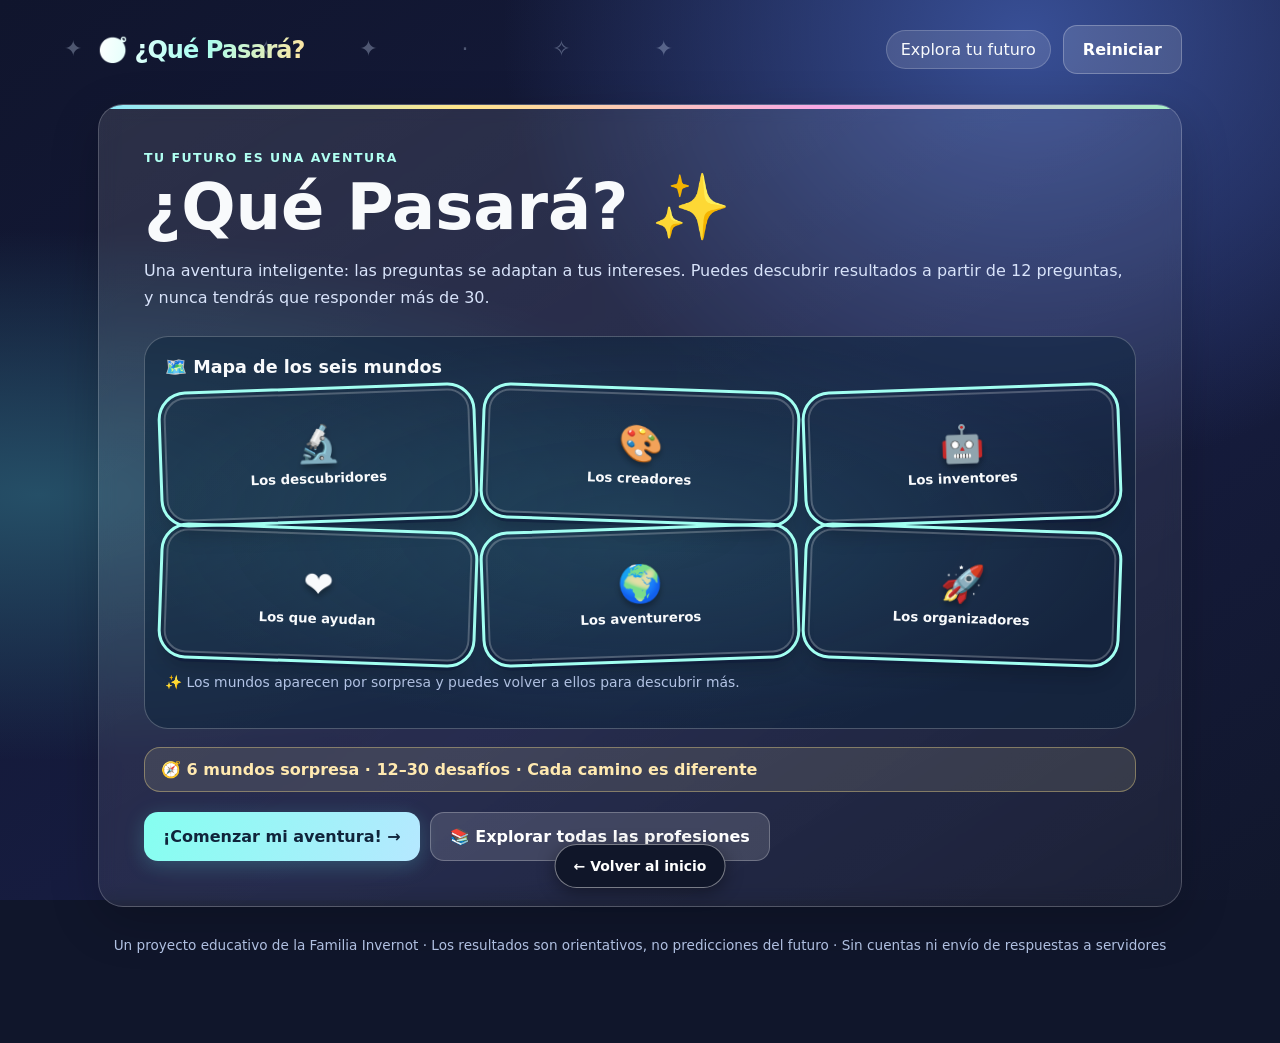
==== commit 80110ca0: "Add initial project files including HTML, CSS, and game logic" ====
--- a/apps/QuePasara_Anime_Imagenes.html
+++ b/apps/QuePasara_Anime_Imagenes.html
@@ -6,9 +6,11 @@
 
 .photo-avatar{width:88px;height:88px;object-fit:cover;border-radius:50%;border:3px solid #8affea;vertical-align:middle}.photo-preview{display:flex;align-items:center;gap:14px;flex-wrap:wrap;margin:14px 0}.camera-box{border:1px solid #ffffff55;border-radius:18px;padding:16px;margin:16px 0;background:#ffffff0d}.camera-video{display:block;width:min(100%,420px);max-height:320px;border-radius:14px;margin:12px 0;transform:scaleX(-1)}.camera-actions{display:flex;gap:10px;flex-wrap:wrap}.camera-help{font-size:.9rem;color:#d8e3fa}
 </style><style>.anime-choices{display:grid;grid-template-columns:repeat(auto-fit,minmax(170px,1fr));gap:12px;margin:12px 0 24px}.anime-option{display:flex;align-items:center;flex-direction:column;gap:12px;text-align:center}.anime-frame{display:inline-flex;align-items:center;justify-content:center;border-radius:50%;padding:6px;vertical-align:middle;position:relative}.anime-frame .photo-avatar{width:92px;height:92px}.anime-clasico{background:linear-gradient(135deg,#ffb6d5,#c4a5ff);box-shadow:0 0 22px #ffb6d566}.anime-aventura{background:linear-gradient(135deg,#ffdd77,#ff806d);box-shadow:0 0 22px #ffbb5590}.anime-fantasia{background:linear-gradient(135deg,#82e9ff,#a88cff,#f7a9ed);box-shadow:0 0 25px #a88cff99}.anime-clasico img{filter:saturate(1.2) contrast(1.08)}.anime-aventura img{filter:contrast(1.2) saturate(1.35)}.anime-fantasia img{filter:saturate(1.5) hue-rotate(8deg)}.anime-frame:after{content:'✦';position:absolute;top:-10px;right:-5px;color:#fff5b1;font-size:25px;text-shadow:0 0 7px #fff}.anime-aventura:after{content:'⚡'}.anime-fantasia:after{content:'✧'}.manga-result{width:170px;height:170px;object-fit:cover;border-radius:24px;border:4px solid #ffe58a;box-shadow:0 12px 25px #0005}.anime-option.selected{border-color:#ffe58a;background:#65406c}.anime-option .anime-frame{min-height:78px;min-width:78px}.anime-normal{background:#f7abc9}.anime-fantastico{background:#a58ef3}.anime-medieval{background:#d7ab70}.anime-aventurero{background:#7dbba5}</style><style>.scene-grid{display:grid;grid-template-columns:repeat(auto-fit,minmax(min(100%,225px),1fr));gap:18px}.scene-choice{padding:0!important;overflow:hidden;display:flex;flex-direction:column;min-height:220px;border:3px solid #ffffff55!important;border-radius:20px!important;background:#182a54!important;box-shadow:0 9px 22px #0005;transition:transform .2s,border-color .2s}.scene-choice:hover{transform:translateY(-5px)}.scene-choice.selected{border-color:#ffdf67!important;box-shadow:0 0 0 3px #ffdf6780}.scene-art{width:100%;aspect-ratio:360/220;object-fit:cover;display:block}.scene-label{padding:14px 12px;display:block;width:100%;font-size:1.06rem;font-weight:750;text-align:center;color:#fff}.scene-choice:focus-visible{outline:4px solid #fff;outline-offset:3px}</style><link rel="stylesheet" href="../assets/navigation.css">
-</head><body>
+<style>
+.wrap{padding-bottom:90px}body[data-screen="quiz"] .panel{overflow:visible}body[data-screen="quiz"] .nav{position:sticky;bottom:74px;z-index:5;padding:12px;background:#132440f5;border:1px solid #ffffff40;border-radius:18px;box-shadow:0 8px 28px #0005}body[data-screen="quiz"] #next{min-width:160px}h1:focus,h2:focus{outline:none}@media(max-width:650px){body[data-screen="quiz"] .nav{bottom:calc(70px + env(safe-area-inset-bottom));gap:8px}body[data-screen="quiz"] #next{width:100%}.choices{grid-template-columns:repeat(auto-fit,minmax(min(100%,205px),1fr))}}
+</style><style>.profile-details{max-width:780px}.profile-details h2{font-size:clamp(1.2rem,3vw,1.6rem);margin-top:30px}.profile-details ul{padding-left:24px;color:#d8e3fa;line-height:1.7}.profile-details li+li{margin-top:8px}.career-try{margin-top:24px;padding:4px 20px 10px;background:#67e8f910;border:1px solid #67e8f950;border-radius:18px}.career-try h2{margin-top:16px}.career-sources{margin-top:24px;padding:16px;border:1px solid #ffffff35;border-radius:14px}.career-sources summary{cursor:pointer;font-weight:700;line-height:1.5}.career-sources a{overflow-wrap:anywhere}.career-sources summary:focus-visible{outline:3px solid #fbbf24;outline-offset:4px}</style></head><body>
 <a class="invernot-home" href="../index.html" aria-label="Volver al índice de la Familia Invernot">← Volver al inicio</a>
-<div class="wrap"><header><div class="brand">🧭 ¿Qué Pasará?</div><div class="row"><span class="pill" id="status">Tu aventura comienza</span><button class="secondary" id="reset">Reiniciar</button></div></header><main id="app" aria-live="polite"></main><div class="footer">Un proyecto educativo creado por Alexia · Los resultados son orientativos, no predicciones del futuro · Sin cuentas ni envío de respuestas a servidores</div></div><script>
+<div class="wrap"><header><div class="brand">🧭 ¿Qué Pasará?</div><div class="row"><span class="pill" id="status">Tu aventura comienza</span><button class="secondary" id="reset">Reiniciar</button></div></header><main id="app" aria-live="polite"></main><div class="footer">Un proyecto educativo de la Familia Invernot · Los resultados son orientativos, no predicciones del futuro · Sin cuentas ni envío de respuestas a servidores</div></div><script src="professions.js"></script><script>
 'use strict';
 const worlds=[{id:'ciencia',name:'Los descubridores',icon:'🔬',desc:'Ciencia, medicina, animales y naturaleza'},{id:'arte',name:'Los creadores',icon:'🎨',desc:'Arte, música, imaginación y diseño'},{id:'tecnologia',name:'Los inventores',icon:'🤖',desc:'Tecnología, máquinas y programación'},{id:'personas',name:'Los que ayudan',icon:'❤️',desc:'Enseñar, cuidar y escuchar'},{id:'aventura',name:'Los aventureros',icon:'🌍',desc:'Deporte, viajes y aire libre'},{id:'organizacion',name:'Los organizadores',icon:'🚀',desc:'Liderazgo, proyectos y negocios'}];
 const interests=['ciencia','salud','animales','naturaleza','arte','musica','diseno','comunicacion','tecnologia','ingenieria','matematicas','personas','ensenanza','deporte','viajes','liderazgo','negocios','organizacion'];
@@ -22,20 +24,1920 @@
 };
 const optionTags={ciencia:[['salud','ciencia'],['animales','ciencia'],['ciencia','matematicas'],['naturaleza','ciencia']],arte:[['arte','diseno'],['musica','arte'],['diseno','ingenieria'],['comunicacion','arte']],tecnologia:[['tecnologia','matematicas'],['ingenieria','tecnologia'],['ingenieria','matematicas'],['tecnologia','diseno']],personas:[['salud','personas'],['ensenanza','personas'],['personas','comunicacion'],['liderazgo','personas']],aventura:[['naturaleza','ciencia'],['deporte','salud'],['viajes','comunicacion'],['animales','naturaleza']],organizacion:[['ciencia','organizacion'],['arte','negocios'],['negocios','organizacion'],['liderazgo','personas']]};
 const jobs=[
-['Ingeniería aeroespacial','Diseña y estudia aeronaves, satélites y sistemas espaciales.','Bachillerato de ciencias y tecnología → grado universitario de ingeniería aeroespacial.','tecnologia,ingenieria,matematicas,ciencia'],['Medicina','Previene, diagnostica y trata problemas de salud.','Bachillerato de ciencias y tecnología → grado en Medicina → formación especializada cuando corresponda.','salud,ciencia,personas'],['Veterinaria','Cuida la salud de animales y trabaja también en salud pública.','Bachillerato de ciencias y tecnología → grado en Veterinaria.','animales,salud,ciencia'],['Arquitectura','Diseña edificios y espacios seguros y útiles.','Bachillerato de ciencias y tecnología u otra vía de acceso → estudios universitarios de Arquitectura; revisar habilitación profesional.','diseno,arte,ingenieria,matematicas'],['Desarrollo de software','Crea aplicaciones, páginas web y servicios digitales.','ESO → Bachillerato o FP de informática → grado universitario o ciclos superiores, según la ocupación.','tecnologia,matematicas,diseno'],['Diseño de videojuegos','Diseña experiencias, personajes y mecánicas de juego.','ESO → Bachillerato o FP relacionada → estudios de videojuegos, programación, arte o diseño.','tecnologia,arte,diseno'],['Educación primaria','Enseña y acompaña a niños durante su aprendizaje.','Bachillerato o vía equivalente → grado en Educación Primaria; requisitos de acceso vigentes.','ensenanza,personas,comunicacion'],['Psicología','Estudia el comportamiento y ayuda a comprender emociones y conductas.','Bachillerato o vía equivalente → grado en Psicología; algunas salidas requieren estudios adicionales.','personas,salud,ciencia'],['Biología','Investiga seres vivos, ecosistemas y procesos biológicos.','Bachillerato de ciencias y tecnología → grado en Biología.','ciencia,animales,naturaleza'],['Ingeniería robótica','Diseña sistemas automatizados, sensores y robots.','Bachillerato de ciencias y tecnología o FP tecnológica → ingeniería relacionada.','ingenieria,tecnologia,matematicas'],['Diseño gráfico','Comunica ideas mediante imágenes, tipografía y medios digitales.','ESO → Bachillerato de artes o FP de diseño → estudios superiores relacionados.','arte,diseno,comunicacion'],['Música','Interpreta, compone o produce música.','Enseñanzas musicales, conservatorio, estudios superiores o formación especializada según la profesión.','musica,arte,comunicacion'],['Periodismo','Investiga, verifica y comunica noticias e historias.','Bachillerato o vía equivalente → grado en Periodismo o Comunicación.','comunicacion,personas,arte'],['Enfermería','Cuida pacientes y promueve la salud.','Bachillerato de ciencias y tecnología o vía equivalente → grado en Enfermería.','salud,personas,ciencia'],['Fisioterapia','Ayuda a prevenir y tratar problemas del movimiento.','Bachillerato o vía equivalente → grado en Fisioterapia.','salud,deporte,personas'],['Ciencias del deporte','Trabaja en entrenamiento, actividad física y promoción del deporte.','Bachillerato o vía equivalente → grado en Ciencias de la Actividad Física y del Deporte, u otras formaciones deportivas.','deporte,salud,personas'],['Guía de turismo','Acompaña y explica lugares, cultura y patrimonio.','ESO → Bachillerato o FP de turismo; consultar requisitos de habilitación según actividad.','viajes,comunicacion,personas'],['Conservación ambiental','Protege ecosistemas y ayuda a gestionar recursos naturales.','ESO → Bachillerato de ciencias o FP ambiental → estudios de ciencias ambientales o afines.','naturaleza,ciencia,animales'],['Dirección de empresas','Organiza personas, presupuestos y proyectos.','ESO → Bachillerato o FP de administración → grado en ADE u otras vías.','negocios,liderazgo,organizacion'],['Organización de eventos','Planifica actividades, presupuestos, equipos y experiencias.','ESO → FP de turismo, marketing o administración, o estudios universitarios relacionados.','organizacion,liderazgo,comunicacion'],['Ingeniería civil','Proyecta infraestructuras como puentes y carreteras.','Bachillerato de ciencias y tecnología → grado de ingeniería civil relacionado.','ingenieria,matematicas,organizacion'],['Investigación química','Estudia sustancias y desarrolla materiales y procesos.','Bachillerato de ciencias y tecnología → grado en Química o afín.','ciencia,matematicas,ingenieria'],['Trabajo social','Acompaña a personas y comunidades para mejorar su bienestar.','Bachillerato o vía equivalente → grado en Trabajo Social.','personas,comunicacion,organizacion'],['Marketing','Investiga necesidades y comunica productos o servicios.','ESO → FP de marketing o Bachillerato → estudios superiores relacionados.','negocios,arte,comunicacion'],['Biología marina','Estudia organismos y ecosistemas del mar.','Bachillerato de ciencias y tecnología → grado en Biología o Ciencias del Mar y posible especialización.','animales,naturaleza,ciencia']
-].map((j,i)=>({id:i,name:j[0],desc:j[1],path:j[2],tags:j[3].split(',')}));
-const moreJobs=[["Odontología", "Explora cómo trabajan los profesionales de odontología y qué problemas resuelven en su día a día.", "Bachillerato o FP de Sanidad → estudios especializados según el puesto. Algunas profesiones exigen grado universitario y habilitación.", "salud,personas,ciencia", "Salud y bienestar"], ["Farmacia", "Explora cómo trabajan los profesionales de farmacia y qué problemas resuelven en su día a día.", "Bachillerato o FP de Sanidad → estudios especializados según el puesto. Algunas profesiones exigen grado universitario y habilitación.", "salud,personas,ciencia", "Salud y bienestar"], ["Cirugía", "Explora cómo trabajan los profesionales de cirugía y qué problemas resuelven en su día a día.", "Bachillerato o FP de Sanidad → estudios especializados según el puesto. Algunas profesiones exigen grado universitario y habilitación.", "salud,personas,ciencia", "Salud y bienestar"], ["Pediatría", "Explora cómo trabajan los profesionales de pediatría y qué problemas resuelven en su día a día.", "Bachillerato o FP de Sanidad → estudios especializados según el puesto. Algunas profesiones exigen grado universitario y habilitación.", "salud,personas,ciencia", "Salud y bienestar"], ["Neurología", "Explora cómo trabajan los profesionales de neurología y qué problemas resuelven en su día a día.", "Bachillerato o FP de Sanidad → estudios especializados según el puesto. Algunas profesiones exigen grado universitario y habilitación.", "salud,personas,ciencia", "Salud y bienestar"], ["Psiquiatría", "Explora cómo trabajan los profesionales de psiquiatría y qué problemas resuelven en su día a día.", "Bachillerato o FP de Sanidad → estudios especializados según el puesto. Algunas profesiones exigen grado universitario y habilitación.", "salud,personas,ciencia", "Salud y bienestar"], ["Radiología", "Explora cómo trabajan los profesionales de radiología y qué problemas resuelven en su día a día.", "Bachillerato o FP de Sanidad → estudios especializados según el puesto. Algunas profesiones exigen grado universitario y habilitación.", "salud,personas,ciencia", "Salud y bienestar"], ["Terapia ocupacional", "Explora cómo trabajan los profesionales de terapia ocupacional y qué problemas resuelven en su día a día.", "Bachillerato o FP de Sanidad → estudios especializados según el puesto. Algunas profesiones exigen grado universitario y habilitación.", "salud,personas,ciencia", "Salud y bienestar"], ["Logopedia", "Explora cómo trabajan los profesionales de logopedia y qué problemas resuelven en su día a día.", "Bachillerato o FP de Sanidad → estudios especializados según el puesto. Algunas profesiones exigen grado universitario y habilitación.", "salud,personas,ciencia", "Salud y bienestar"], ["Óptica y optometría", "Explora cómo trabajan los profesionales de óptica y optometría y qué problemas resuelven en su día a día.", "Bachillerato o FP de Sanidad → estudios especializados según el puesto. Algunas profesiones exigen grado universitario y habilitación.", "salud,personas,ciencia", "Salud y bienestar"], ["Nutrición humana y dietética", "Explora cómo trabajan los profesionales de nutrición humana y dietética y qué problemas resuelven en su día a día.", "Bachillerato o FP de Sanidad → estudios especializados según el puesto. Algunas profesiones exigen grado universitario y habilitación.", "salud,personas,ciencia", "Salud y bienestar"], ["Técnico de emergencias sanitarias", "Explora cómo trabajan los profesionales de técnico de emergencias sanitarias y qué problemas resuelven en su día a día.", "Bachillerato o FP de Sanidad → estudios especializados según el puesto. Algunas profesiones exigen grado universitario y habilitación.", "salud,personas,ciencia", "Salud y bienestar"], ["Técnico de laboratorio clínico", "Explora cómo trabajan los profesionales de técnico de laboratorio clínico y qué problemas resuelven en su día a día.", "Bachillerato o FP de Sanidad → estudios especializados según el puesto. Algunas profesiones exigen grado universitario y habilitación.", "salud,personas,ciencia", "Salud y bienestar"], ["Higiene bucodental", "Explora cómo trabajan los profesionales de higiene bucodental y qué problemas resuelven en su día a día.", "Bachillerato o FP de Sanidad → estudios especializados según el puesto. Algunas profesiones exigen grado universitario y habilitación.", "salud,personas,ciencia", "Salud y bienestar"], ["Auxiliar de enfermería", "Explora cómo trabajan los profesionales de auxiliar de enfermería y qué problemas resuelven en su día a día.", "Bachillerato o FP de Sanidad → estudios especializados según el puesto. Algunas profesiones exigen grado universitario y habilitación.", "salud,personas,ciencia", "Salud y bienestar"], ["Podología", "Explora cómo trabajan los profesionales de podología y qué problemas resuelven en su día a día.", "Bachillerato o FP de Sanidad → estudios especializados según el puesto. Algunas profesiones exigen grado universitario y habilitación.", "salud,personas,ciencia", "Salud y bienestar"], ["Matrona", "Explora cómo trabajan los profesionales de matrona y qué problemas resuelven en su día a día.", "Bachillerato o FP de Sanidad → estudios especializados según el puesto. Algunas profesiones exigen grado universitario y habilitación.", "salud,personas,ciencia", "Salud y bienestar"], ["Técnico de farmacia", "Explora cómo trabajan los profesionales de técnico de farmacia y qué problemas resuelven en su día a día.", "Bachillerato o FP de Sanidad → estudios especializados según el puesto. Algunas profesiones exigen grado universitario y habilitación.", "salud,personas,ciencia", "Salud y bienestar"], ["Prótesis dentales", "Explora cómo trabajan los profesionales de prótesis dentales y qué problemas resuelven en su día a día.", "Bachillerato o FP de Sanidad → estudios especializados según el puesto. Algunas profesiones exigen grado universitario y habilitación.", "salud,personas,ciencia", "Salud y bienestar"], ["Investigación biomédica", "Explora cómo trabajan los profesionales de investigación biomédica y qué problemas resuelven en su día a día.", "Bachillerato o FP de Sanidad → estudios especializados según el puesto. Algunas profesiones exigen grado universitario y habilitación.", "salud,personas,ciencia", "Salud y bienestar"], ["Ciberseguridad", "Explora cómo trabajan los profesionales de ciberseguridad y qué problemas resuelven en su día a día.", "ESO → FP de Informática o Bachillerato → especialización técnica, FP superior o estudios universitarios, según el puesto.", "tecnologia,matematicas,ingenieria", "Tecnología e informática"], ["Inteligencia artificial", "Explora cómo trabajan los profesionales de inteligencia artificial y qué problemas resuelven en su día a día.", "ESO → FP de Informática o Bachillerato → especialización técnica, FP superior o estudios universitarios, según el puesto.", "tecnologia,matematicas,ingenieria", "Tecnología e informática"], ["Ciencia de datos", "Explora cómo trabajan los profesionales de ciencia de datos y qué problemas resuelven en su día a día.", "ESO → FP de Informática o Bachillerato → especialización técnica, FP superior o estudios universitarios, según el puesto.", "tecnologia,matematicas,ingenieria", "Tecnología e informática"], ["Administración de sistemas", "Explora cómo trabajan los profesionales de administración de sistemas y qué problemas resuelven en su día a día.", "ESO → FP de Informática o Bachillerato → especialización técnica, FP superior o estudios universitarios, según el puesto.", "tecnologia,matematicas,ingenieria", "Tecnología e informática"], ["Desarrollo web", "Explora cómo trabajan los profesionales de desarrollo web y qué problemas resuelven en su día a día.", "ESO → FP de Informática o Bachillerato → especialización técnica, FP superior o estudios universitarios, según el puesto.", "tecnologia,matematicas,ingenieria", "Tecnología e informática"], ["Desarrollo de aplicaciones móviles", "Explora cómo trabajan los profesionales de desarrollo de aplicaciones móviles y qué problemas resuelven en su día a día.", "ESO → FP de Informática o Bachillerato → especialización técnica, FP superior o estudios universitarios, según el puesto.", "tecnologia,matematicas,ingenieria", "Tecnología e informática"], ["Ingeniería de telecomunicaciones", "Explora cómo trabajan los profesionales de ingeniería de telecomunicaciones y qué problemas resuelven en su día a día.", "ESO → FP de Informática o Bachillerato → especialización técnica, FP superior o estudios universitarios, según el puesto.", "tecnologia,matematicas,ingenieria", "Tecnología e informática"], ["Diseño UX/UI", "Explora cómo trabajan los profesionales de diseño ux/ui y qué problemas resuelven en su día a día.", "ESO → FP de Informática o Bachillerato → especialización técnica, FP superior o estudios universitarios, según el puesto.", "tecnologia,matematicas,ingenieria", "Tecnología e informática"], ["Administración de bases de datos", "Explora cómo trabajan los profesionales de administración de bases de datos y qué problemas resuelven en su día a día.", "ESO → FP de Informática o Bachillerato → especialización técnica, FP superior o estudios universitarios, según el puesto.", "tecnologia,matematicas,ingenieria", "Tecnología e informática"], ["Ingeniería de redes", "Explora cómo trabajan los profesionales de ingeniería de redes y qué problemas resuelven en su día a día.", "ESO → FP de Informática o Bachillerato → especialización técnica, FP superior o estudios universitarios, según el puesto.", "tecnologia,matematicas,ingenieria", "Tecnología e informática"], ["Computación en la nube", "Explora cómo trabajan los profesionales de computación en la nube y qué problemas resuelven en su día a día.", "ESO → FP de Informática o Bachillerato → especialización técnica, FP superior o estudios universitarios, según el puesto.", "tecnologia,matematicas,ingenieria", "Tecnología e informática"], ["Desarrollo de videojuegos", "Explora cómo trabajan los profesionales de desarrollo de videojuegos y qué problemas resuelven en su día a día.", "ESO → FP de Informática o Bachillerato → especialización técnica, FP superior o estudios universitarios, según el puesto.", "tecnologia,matematicas,ingenieria", "Tecnología e informática"], ["Testing de software", "Explora cómo trabajan los profesionales de testing de software y qué problemas resuelven en su día a día.", "ESO → FP de Informática o Bachillerato → especialización técnica, FP superior o estudios universitarios, según el puesto.", "tecnologia,matematicas,ingenieria", "Tecnología e informática"], ["Ingeniería de datos", "Explora cómo trabajan los profesionales de ingeniería de datos y qué problemas resuelven en su día a día.", "ESO → FP de Informática o Bachillerato → especialización técnica, FP superior o estudios universitarios, según el puesto.", "tecnologia,matematicas,ingenieria", "Tecnología e informática"], ["Técnico de soporte informático", "Explora cómo trabajan los profesionales de técnico de soporte informático y qué problemas resuelven en su día a día.", "ESO → FP de Informática o Bachillerato → especialización técnica, FP superior o estudios universitarios, según el puesto.", "tecnologia,matematicas,ingenieria", "Tecnología e informática"], ["Ingeniería mecánica", "Explora cómo trabajan los profesionales de ingeniería mecánica y qué problemas resuelven en su día a día.", "ESO → FP industrial o Bachillerato científico-tecnológico → ingeniería, arquitectura o especialización profesional según el puesto.", "ingenieria,matematicas,tecnologia", "Ingeniería y construcción"], ["Ingeniería eléctrica", "Explora cómo trabajan los profesionales de ingeniería eléctrica y qué problemas resuelven en su día a día.", "ESO → FP industrial o Bachillerato científico-tecnológico → ingeniería, arquitectura o especialización profesional según el puesto.", "ingenieria,matematicas,tecnologia", "Ingeniería y construcción"], ["Ingeniería industrial", "Explora cómo trabajan los profesionales de ingeniería industrial y qué problemas resuelven en su día a día.", "ESO → FP industrial o Bachillerato científico-tecnológico → ingeniería, arquitectura o especialización profesional según el puesto.", "ingenieria,matematicas,tecnologia", "Ingeniería y construcción"], ["Ingeniería química", "Explora cómo trabajan los profesionales de ingeniería química y qué problemas resuelven en su día a día.", "ESO → FP industrial o Bachillerato científico-tecnológico → ingeniería, arquitectura o especialización profesional según el puesto.", "ingenieria,matematicas,tecnologia", "Ingeniería y construcción"], ["Ingeniería ambiental", "Explora cómo trabajan los profesionales de ingeniería ambiental y qué problemas resuelven en su día a día.", "ESO → FP industrial o Bachillerato científico-tecnológico → ingeniería, arquitectura o especialización profesional según el puesto.", "ingenieria,matematicas,tecnologia", "Ingeniería y construcción"], ["Ingeniería de energías renovables", "Explora cómo trabajan los profesionales de ingeniería de energías renovables y qué problemas resuelven en su día a día.", "ESO → FP industrial o Bachillerato científico-tecnológico → ingeniería, arquitectura o especialización profesional según el puesto.", "ingenieria,matematicas,tecnologia", "Ingeniería y construcción"], ["Ingeniería de materiales", "Explora cómo trabajan los profesionales de ingeniería de materiales y qué problemas resuelven en su día a día.", "ESO → FP industrial o Bachillerato científico-tecnológico → ingeniería, arquitectura o especialización profesional según el puesto.", "ingenieria,matematicas,tecnologia", "Ingeniería y construcción"], ["Ingeniería naval", "Explora cómo trabajan los profesionales de ingeniería naval y qué problemas resuelven en su día a día.", "ESO → FP industrial o Bachillerato científico-tecnológico → ingeniería, arquitectura o especialización profesional según el puesto.", "ingenieria,matematicas,tecnologia", "Ingeniería y construcción"], ["Ingeniería biomédica", "Explora cómo trabajan los profesionales de ingeniería biomédica y qué problemas resuelven en su día a día.", "ESO → FP industrial o Bachillerato científico-tecnológico → ingeniería, arquitectura o especialización profesional según el puesto.", "ingenieria,matematicas,tecnologia", "Ingeniería y construcción"], ["Topografía", "Explora cómo trabajan los profesionales de topografía y qué problemas resuelven en su día a día.", "ESO → FP industrial o Bachillerato científico-tecnológico → ingeniería, arquitectura o especialización profesional según el puesto.", "ingenieria,matematicas,tecnologia", "Ingeniería y construcción"], ["Urbanismo", "Explora cómo trabajan los profesionales de urbanismo y qué problemas resuelven en su día a día.", "ESO → FP industrial o Bachillerato científico-tecnológico → ingeniería, arquitectura o especialización profesional según el puesto.", "ingenieria,matematicas,tecnologia", "Ingeniería y construcción"], ["Delineación", "Explora cómo trabajan los profesionales de delineación y qué problemas resuelven en su día a día.", "ESO → FP industrial o Bachillerato científico-tecnológico → ingeniería, arquitectura o especialización profesional según el puesto.", "ingenieria,matematicas,tecnologia", "Ingeniería y construcción"], ["Técnico de mantenimiento industrial", "Explora cómo trabajan los profesionales de técnico de mantenimiento industrial y qué problemas resuelven en su día a día.", "ESO → FP industrial o Bachillerato científico-tecnológico → ingeniería, arquitectura o especialización profesional según el puesto.", "ingenieria,matematicas,tecnologia", "Ingeniería y construcción"], ["Instalación eléctrica", "Explora cómo trabajan los profesionales de instalación eléctrica y qué problemas resuelven en su día a día.", "ESO → FP industrial o Bachillerato científico-tecnológico → ingeniería, arquitectura o especialización profesional según el puesto.", "ingenieria,matematicas,tecnologia", "Ingeniería y construcción"], ["Fontanería", "Explora cómo trabajan los profesionales de fontanería y qué problemas resuelven en su día a día.", "ESO → FP industrial o Bachillerato científico-tecnológico → ingeniería, arquitectura o especialización profesional según el puesto.", "ingenieria,matematicas,tecnologia", "Ingeniería y construcción"], ["Carpintería", "Explora cómo trabajan los profesionales de carpintería y qué problemas resuelven en su día a día.", "ESO → FP industrial o Bachillerato científico-tecnológico → ingeniería, arquitectura o especialización profesional según el puesto.", "ingenieria,matematicas,tecnologia", "Ingeniería y construcción"], ["Albañilería", "Explora cómo trabajan los profesionales de albañilería y qué problemas resuelven en su día a día.", "ESO → FP industrial o Bachillerato científico-tecnológico → ingeniería, arquitectura o especialización profesional según el puesto.", "ingenieria,matematicas,tecnologia", "Ingeniería y construcción"], ["Soldadura", "Explora cómo trabajan los profesionales de soldadura y qué problemas resuelven en su día a día.", "ESO → FP industrial o Bachillerato científico-tecnológico → ingeniería, arquitectura o especialización profesional según el puesto.", "ingenieria,matematicas,tecnologia", "Ingeniería y construcción"], ["Educación infantil", "Explora cómo trabajan los profesionales de educación infantil y qué problemas resuelven en su día a día.", "Bachillerato o FP de Servicios Socioculturales → estudios especializados; para docencia reglada consulta requisitos de titulación y acceso.", "personas,ensenanza,comunicacion", "Educación y sociedad"], ["Educación secundaria", "Explora cómo trabajan los profesionales de educación secundaria y qué problemas resuelven en su día a día.", "Bachillerato o FP de Servicios Socioculturales → estudios especializados; para docencia reglada consulta requisitos de titulación y acceso.", "personas,ensenanza,comunicacion", "Educación y sociedad"], ["Educación especial", "Explora cómo trabajan los profesionales de educación especial y qué problemas resuelven en su día a día.", "Bachillerato o FP de Servicios Socioculturales → estudios especializados; para docencia reglada consulta requisitos de titulación y acceso.", "personas,ensenanza,comunicacion", "Educación y sociedad"], ["Pedagogía", "Explora cómo trabajan los profesionales de pedagogía y qué problemas resuelven en su día a día.", "Bachillerato o FP de Servicios Socioculturales → estudios especializados; para docencia reglada consulta requisitos de titulación y acceso.", "personas,ensenanza,comunicacion", "Educación y sociedad"], ["Educación social", "Explora cómo trabajan los profesionales de educación social y qué problemas resuelven en su día a día.", "Bachillerato o FP de Servicios Socioculturales → estudios especializados; para docencia reglada consulta requisitos de titulación y acceso.", "personas,ensenanza,comunicacion", "Educación y sociedad"], ["Orientación educativa", "Explora cómo trabajan los profesionales de orientación educativa y qué problemas resuelven en su día a día.", "Bachillerato o FP de Servicios Socioculturales → estudios especializados; para docencia reglada consulta requisitos de titulación y acceso.", "personas,ensenanza,comunicacion", "Educación y sociedad"], ["Integración social", "Explora cómo trabajan los profesionales de integración social y qué problemas resuelven en su día a día.", "Bachillerato o FP de Servicios Socioculturales → estudios especializados; para docencia reglada consulta requisitos de titulación y acceso.", "personas,ensenanza,comunicacion", "Educación y sociedad"], ["Interpretación de lengua de signos", "Explora cómo trabajan los profesionales de interpretación de lengua de signos y qué problemas resuelven en su día a día.", "Bachillerato o FP de Servicios Socioculturales → estudios especializados; para docencia reglada consulta requisitos de titulación y acceso.", "personas,ensenanza,comunicacion", "Educación y sociedad"], ["Traducción e interpretación", "Explora cómo trabajan los profesionales de traducción e interpretación y qué problemas resuelven en su día a día.", "Bachillerato o FP de Servicios Socioculturales → estudios especializados; para docencia reglada consulta requisitos de titulación y acceso.", "personas,ensenanza,comunicacion", "Educación y sociedad"], ["Biblioteconomía", "Explora cómo trabajan los profesionales de biblioteconomía y qué problemas resuelven en su día a día.", "Bachillerato o FP de Servicios Socioculturales → estudios especializados; para docencia reglada consulta requisitos de titulación y acceso.", "personas,ensenanza,comunicacion", "Educación y sociedad"], ["Cooperación internacional", "Explora cómo trabajan los profesionales de cooperación internacional y qué problemas resuelven en su día a día.", "Bachillerato o FP de Servicios Socioculturales → estudios especializados; para docencia reglada consulta requisitos de titulación y acceso.", "personas,ensenanza,comunicacion", "Educación y sociedad"], ["Mediación comunitaria", "Explora cómo trabajan los profesionales de mediación comunitaria y qué problemas resuelven en su día a día.", "Bachillerato o FP de Servicios Socioculturales → estudios especializados; para docencia reglada consulta requisitos de titulación y acceso.", "personas,ensenanza,comunicacion", "Educación y sociedad"], ["Sociología", "Explora cómo trabajan los profesionales de sociología y qué problemas resuelven en su día a día.", "Bachillerato o FP de Servicios Socioculturales → estudios especializados; para docencia reglada consulta requisitos de titulación y acceso.", "personas,ensenanza,comunicacion", "Educación y sociedad"], ["Antropología", "Explora cómo trabajan los profesionales de antropología y qué problemas resuelven en su día a día.", "Bachillerato o FP de Servicios Socioculturales → estudios especializados; para docencia reglada consulta requisitos de titulación y acceso.", "personas,ensenanza,comunicacion", "Educación y sociedad"], ["Ilustración", "Explora cómo trabajan los profesionales de ilustración y qué problemas resuelven en su día a día.", "ESO → Bachillerato de Artes, enseñanzas artísticas o FP creativa → estudios profesionales o superiores según la especialidad.", "arte,diseno,comunicacion", "Arte y comunicación"], ["Animación 3D", "Explora cómo trabajan los profesionales de animación 3d y qué problemas resuelven en su día a día.", "ESO → Bachillerato de Artes, enseñanzas artísticas o FP creativa → estudios profesionales o superiores según la especialidad.", "arte,diseno,comunicacion", "Arte y comunicación"], ["Fotografía", "Explora cómo trabajan los profesionales de fotografía y qué problemas resuelven en su día a día.", "ESO → Bachillerato de Artes, enseñanzas artísticas o FP creativa → estudios profesionales o superiores según la especialidad.", "arte,diseno,comunicacion", "Arte y comunicación"], ["Dirección de cine", "Explora cómo trabajan los profesionales de dirección de cine y qué problemas resuelven en su día a día.", "ESO → Bachillerato de Artes, enseñanzas artísticas o FP creativa → estudios profesionales o superiores según la especialidad.", "arte,diseno,comunicacion", "Arte y comunicación"], ["Guion de cine", "Explora cómo trabajan los profesionales de guion de cine y qué problemas resuelven en su día a día.", "ESO → Bachillerato de Artes, enseñanzas artísticas o FP creativa → estudios profesionales o superiores según la especialidad.", "arte,diseno,comunicacion", "Arte y comunicación"], ["Actuación", "Explora cómo trabajan los profesionales de actuación y qué problemas resuelven en su día a día.", "ESO → Bachillerato de Artes, enseñanzas artísticas o FP creativa → estudios profesionales o superiores según la especialidad.", "arte,diseno,comunicacion", "Arte y comunicación"], ["Danza", "Explora cómo trabajan los profesionales de danza y qué problemas resuelven en su día a día.", "ESO → Bachillerato de Artes, enseñanzas artísticas o FP creativa → estudios profesionales o superiores según la especialidad.", "arte,diseno,comunicacion", "Arte y comunicación"], ["Producción musical", "Explora cómo trabajan los profesionales de producción musical y qué problemas resuelven en su día a día.", "ESO → Bachillerato de Artes, enseñanzas artísticas o FP creativa → estudios profesionales o superiores según la especialidad.", "arte,diseno,comunicacion", "Arte y comunicación"], ["Diseño de moda", "Explora cómo trabajan los profesionales de diseño de moda y qué problemas resuelven en su día a día.", "ESO → Bachillerato de Artes, enseñanzas artísticas o FP creativa → estudios profesionales o superiores según la especialidad.", "arte,diseno,comunicacion", "Arte y comunicación"], ["Diseño de interiores", "Explora cómo trabajan los profesionales de diseño de interiores y qué problemas resuelven en su día a día.", "ESO → Bachillerato de Artes, enseñanzas artísticas o FP creativa → estudios profesionales o superiores según la especialidad.", "arte,diseno,comunicacion", "Arte y comunicación"], ["Diseño industrial", "Explora cómo trabajan los profesionales de diseño industrial y qué problemas resuelven en su día a día.", "ESO → Bachillerato de Artes, enseñanzas artísticas o FP creativa → estudios profesionales o superiores según la especialidad.", "arte,diseno,comunicacion", "Arte y comunicación"], ["Diseño de producto", "Explora cómo trabajan los profesionales de diseño de producto y qué problemas resuelven en su día a día.", "ESO → Bachillerato de Artes, enseñanzas artísticas o FP creativa → estudios profesionales o superiores según la especialidad.", "arte,diseno,comunicacion", "Arte y comunicación"], ["Publicidad", "Explora cómo trabajan los profesionales de publicidad y qué problemas resuelven en su día a día.", "ESO → Bachillerato de Artes, enseñanzas artísticas o FP creativa → estudios profesionales o superiores según la especialidad.", "arte,diseno,comunicacion", "Arte y comunicación"], ["Relaciones públicas", "Explora cómo trabajan los profesionales de relaciones públicas y qué problemas resuelven en su día a día.", "ESO → Bachillerato de Artes, enseñanzas artísticas o FP creativa → estudios profesionales o superiores según la especialidad.", "arte,diseno,comunicacion", "Arte y comunicación"], ["Locución", "Explora cómo trabajan los profesionales de locución y qué problemas resuelven en su día a día.", "ESO → Bachillerato de Artes, enseñanzas artísticas o FP creativa → estudios profesionales o superiores según la especialidad.", "arte,diseno,comunicacion", "Arte y comunicación"], ["Edición de vídeo", "Explora cómo trabajan los profesionales de edición de vídeo y qué problemas resuelven en su día a día.", "ESO → Bachillerato de Artes, enseñanzas artísticas o FP creativa → estudios profesionales o superiores según la especialidad.", "arte,diseno,comunicacion", "Arte y comunicación"], ["Escritura", "Explora cómo trabajan los profesionales de escritura y qué problemas resuelven en su día a día.", "ESO → Bachillerato de Artes, enseñanzas artísticas o FP creativa → estudios profesionales o superiores según la especialidad.", "arte,diseno,comunicacion", "Arte y comunicación"], ["Restauración de arte", "Explora cómo trabajan los profesionales de restauración de arte y qué problemas resuelven en su día a día.", "ESO → Bachillerato de Artes, enseñanzas artísticas o FP creativa → estudios profesionales o superiores según la especialidad.", "arte,diseno,comunicacion", "Arte y comunicación"], ["Diseño de sonido", "Explora cómo trabajan los profesionales de diseño de sonido y qué problemas resuelven en su día a día.", "ESO → Bachillerato de Artes, enseñanzas artísticas o FP creativa → estudios profesionales o superiores según la especialidad.", "arte,diseno,comunicacion", "Arte y comunicación"], ["Escenografía", "Explora cómo trabajan los profesionales de escenografía y qué problemas resuelven en su día a día.", "ESO → Bachillerato de Artes, enseñanzas artísticas o FP creativa → estudios profesionales o superiores según la especialidad.", "arte,diseno,comunicacion", "Arte y comunicación"], ["Cómic", "Explora cómo trabajan los profesionales de cómic y qué problemas resuelven en su día a día.", "ESO → Bachillerato de Artes, enseñanzas artísticas o FP creativa → estudios profesionales o superiores según la especialidad.", "arte,diseno,comunicacion", "Arte y comunicación"], ["Física", "Explora cómo trabajan los profesionales de física y qué problemas resuelven en su día a día.", "Bachillerato científico o FP relacionada → estudios de ciencias, medioambiente o especialización técnica.", "ciencia,naturaleza,animales", "Ciencia y naturaleza"], ["Matemáticas", "Explora cómo trabajan los profesionales de matemáticas y qué problemas resuelven en su día a día.", "Bachillerato científico o FP relacionada → estudios de ciencias, medioambiente o especialización técnica.", "ciencia,naturaleza,animales", "Ciencia y naturaleza"], ["Astronomía", "Explora cómo trabajan los profesionales de astronomía y qué problemas resuelven en su día a día.", "Bachillerato científico o FP relacionada → estudios de ciencias, medioambiente o especialización técnica.", "ciencia,naturaleza,animales", "Ciencia y naturaleza"], ["Geología", "Explora cómo trabajan los profesionales de geología y qué problemas resuelven en su día a día.", "Bachillerato científico o FP relacionada → estudios de ciencias, medioambiente o especialización técnica.", "ciencia,naturaleza,animales", "Ciencia y naturaleza"], ["Meteorología", "Explora cómo trabajan los profesionales de meteorología y qué problemas resuelven en su día a día.", "Bachillerato científico o FP relacionada → estudios de ciencias, medioambiente o especialización técnica.", "ciencia,naturaleza,animales", "Ciencia y naturaleza"], ["Oceanografía", "Explora cómo trabajan los profesionales de oceanografía y qué problemas resuelven en su día a día.", "Bachillerato científico o FP relacionada → estudios de ciencias, medioambiente o especialización técnica.", "ciencia,naturaleza,animales", "Ciencia y naturaleza"], ["Botánica", "Explora cómo trabajan los profesionales de botánica y qué problemas resuelven en su día a día.", "Bachillerato científico o FP relacionada → estudios de ciencias, medioambiente o especialización técnica.", "ciencia,naturaleza,animales", "Ciencia y naturaleza"], ["Zoología", "Explora cómo trabajan los profesionales de zoología y qué problemas resuelven en su día a día.", "Bachillerato científico o FP relacionada → estudios de ciencias, medioambiente o especialización técnica.", "ciencia,naturaleza,animales", "Ciencia y naturaleza"], ["Genética", "Explora cómo trabajan los profesionales de genética y qué problemas resuelven en su día a día.", "Bachillerato científico o FP relacionada → estudios de ciencias, medioambiente o especialización técnica.", "ciencia,naturaleza,animales", "Ciencia y naturaleza"], ["Microbiología", "Explora cómo trabajan los profesionales de microbiología y qué problemas resuelven en su día a día.", "Bachillerato científico o FP relacionada → estudios de ciencias, medioambiente o especialización técnica.", "ciencia,naturaleza,animales", "Ciencia y naturaleza"], ["Biotecnología", "Explora cómo trabajan los profesionales de biotecnología y qué problemas resuelven en su día a día.", "Bachillerato científico o FP relacionada → estudios de ciencias, medioambiente o especialización técnica.", "ciencia,naturaleza,animales", "Ciencia y naturaleza"], ["Arqueología", "Explora cómo trabajan los profesionales de arqueología y qué problemas resuelven en su día a día.", "Bachillerato científico o FP relacionada → estudios de ciencias, medioambiente o especialización técnica.", "ciencia,naturaleza,animales", "Ciencia y naturaleza"], ["Paleontología", "Explora cómo trabajan los profesionales de paleontología y qué problemas resuelven en su día a día.", "Bachillerato científico o FP relacionada → estudios de ciencias, medioambiente o especialización técnica.", "ciencia,naturaleza,animales", "Ciencia y naturaleza"], ["Ciencias ambientales", "Explora cómo trabajan los profesionales de ciencias ambientales y qué problemas resuelven en su día a día.", "Bachillerato científico o FP relacionada → estudios de ciencias, medioambiente o especialización técnica.", "ciencia,naturaleza,animales", "Ciencia y naturaleza"], ["Guardería forestal", "Explora cómo trabajan los profesionales de guardería forestal y qué problemas resuelven en su día a día.", "Bachillerato científico o FP relacionada → estudios de ciencias, medioambiente o especialización técnica.", "ciencia,naturaleza,animales", "Ciencia y naturaleza"], ["Gestión de fauna silvestre", "Explora cómo trabajan los profesionales de gestión de fauna silvestre y qué problemas resuelven en su día a día.", "Bachillerato científico o FP relacionada → estudios de ciencias, medioambiente o especialización técnica.", "ciencia,naturaleza,animales", "Ciencia y naturaleza"], ["Agronomía", "Explora cómo trabajan los profesionales de agronomía y qué problemas resuelven en su día a día.", "Bachillerato científico o FP relacionada → estudios de ciencias, medioambiente o especialización técnica.", "ciencia,naturaleza,animales", "Ciencia y naturaleza"], ["Investigación climática", "Explora cómo trabajan los profesionales de investigación climática y qué problemas resuelven en su día a día.", "Bachillerato científico o FP relacionada → estudios de ciencias, medioambiente o especialización técnica.", "ciencia,naturaleza,animales", "Ciencia y naturaleza"], ["Técnico de laboratorio químico", "Explora cómo trabajan los profesionales de técnico de laboratorio químico y qué problemas resuelven en su día a día.", "Bachillerato científico o FP relacionada → estudios de ciencias, medioambiente o especialización técnica.", "ciencia,naturaleza,animales", "Ciencia y naturaleza"], ["Entrenamiento personal", "Explora cómo trabajan los profesionales de entrenamiento personal y qué problemas resuelven en su día a día.", "ESO → FP de actividades físicas, enseñanzas deportivas o Bachillerato → estudios especializados y titulaciones exigidas para cada actividad.", "deporte,viajes,personas", "Deporte y aventura"], ["Preparación física", "Explora cómo trabajan los profesionales de preparación física y qué problemas resuelven en su día a día.", "ESO → FP de actividades físicas, enseñanzas deportivas o Bachillerato → estudios especializados y titulaciones exigidas para cada actividad.", "deporte,viajes,personas", "Deporte y aventura"], ["Arbitraje deportivo", "Explora cómo trabajan los profesionales de arbitraje deportivo y qué problemas resuelven en su día a día.", "ESO → FP de actividades físicas, enseñanzas deportivas o Bachillerato → estudios especializados y titulaciones exigidas para cada actividad.", "deporte,viajes,personas", "Deporte y aventura"], ["Fisiología del ejercicio", "Explora cómo trabajan los profesionales de fisiología del ejercicio y qué problemas resuelven en su día a día.", "ESO → FP de actividades físicas, enseñanzas deportivas o Bachillerato → estudios especializados y titulaciones exigidas para cada actividad.", "deporte,viajes,personas", "Deporte y aventura"], ["Socorrismo", "Explora cómo trabajan los profesionales de socorrismo y qué problemas resuelven en su día a día.", "ESO → FP de actividades físicas, enseñanzas deportivas o Bachillerato → estudios especializados y titulaciones exigidas para cada actividad.", "deporte,viajes,personas", "Deporte y aventura"], ["Monitor de montaña", "Explora cómo trabajan los profesionales de monitor de montaña y qué problemas resuelven en su día a día.", "ESO → FP de actividades físicas, enseñanzas deportivas o Bachillerato → estudios especializados y titulaciones exigidas para cada actividad.", "deporte,viajes,personas", "Deporte y aventura"], ["Guía de naturaleza", "Explora cómo trabajan los profesionales de guía de naturaleza y qué problemas resuelven en su día a día.", "ESO → FP de actividades físicas, enseñanzas deportivas o Bachillerato → estudios especializados y titulaciones exigidas para cada actividad.", "deporte,viajes,personas", "Deporte y aventura"], ["Dirección deportiva", "Explora cómo trabajan los profesionales de dirección deportiva y qué problemas resuelven en su día a día.", "ESO → FP de actividades físicas, enseñanzas deportivas o Bachillerato → estudios especializados y titulaciones exigidas para cada actividad.", "deporte,viajes,personas", "Deporte y aventura"], ["Entrenamiento de fútbol", "Explora cómo trabajan los profesionales de entrenamiento de fútbol y qué problemas resuelven en su día a día.", "ESO → FP de actividades físicas, enseñanzas deportivas o Bachillerato → estudios especializados y titulaciones exigidas para cada actividad.", "deporte,viajes,personas", "Deporte y aventura"], ["Instructor de esquí", "Explora cómo trabajan los profesionales de instructor de esquí y qué problemas resuelven en su día a día.", "ESO → FP de actividades físicas, enseñanzas deportivas o Bachillerato → estudios especializados y titulaciones exigidas para cada actividad.", "deporte,viajes,personas", "Deporte y aventura"], ["Turismo activo", "Explora cómo trabajan los profesionales de turismo activo y qué problemas resuelven en su día a día.", "ESO → FP de actividades físicas, enseñanzas deportivas o Bachillerato → estudios especializados y titulaciones exigidas para cada actividad.", "deporte,viajes,personas", "Deporte y aventura"], ["Contabilidad", "Explora cómo trabajan los profesionales de contabilidad y qué problemas resuelven en su día a día.", "ESO → FP de Administración, Comercio o Marketing, o Bachillerato → estudios superiores o experiencia profesional.", "negocios,organizacion,liderazgo", "Empresa y comercio"], ["Auditoría", "Explora cómo trabajan los profesionales de auditoría y qué problemas resuelven en su día a día.", "ESO → FP de Administración, Comercio o Marketing, o Bachillerato → estudios superiores o experiencia profesional.", "negocios,organizacion,liderazgo", "Empresa y comercio"], ["Economía", "Explora cómo trabajan los profesionales de economía y qué problemas resuelven en su día a día.", "ESO → FP de Administración, Comercio o Marketing, o Bachillerato → estudios superiores o experiencia profesional.", "negocios,organizacion,liderazgo", "Empresa y comercio"], ["Finanzas", "Explora cómo trabajan los profesionales de finanzas y qué problemas resuelven en su día a día.", "ESO → FP de Administración, Comercio o Marketing, o Bachillerato → estudios superiores o experiencia profesional.", "negocios,organizacion,liderazgo", "Empresa y comercio"], ["Gestión de recursos humanos", "Explora cómo trabajan los profesionales de gestión de recursos humanos y qué problemas resuelven en su día a día.", "ESO → FP de Administración, Comercio o Marketing, o Bachillerato → estudios superiores o experiencia profesional.", "negocios,organizacion,liderazgo", "Empresa y comercio"], ["Emprendimiento", "Explora cómo trabajan los profesionales de emprendimiento y qué problemas resuelven en su día a día.", "ESO → FP de Administración, Comercio o Marketing, o Bachillerato → estudios superiores o experiencia profesional.", "negocios,organizacion,liderazgo", "Empresa y comercio"], ["Comercio internacional", "Explora cómo trabajan los profesionales de comercio internacional y qué problemas resuelven en su día a día.", "ESO → FP de Administración, Comercio o Marketing, o Bachillerato → estudios superiores o experiencia profesional.", "negocios,organizacion,liderazgo", "Empresa y comercio"], ["Logística", "Explora cómo trabajan los profesionales de logística y qué problemas resuelven en su día a día.", "ESO → FP de Administración, Comercio o Marketing, o Bachillerato → estudios superiores o experiencia profesional.", "negocios,organizacion,liderazgo", "Empresa y comercio"], ["Gestión de proyectos", "Explora cómo trabajan los profesionales de gestión de proyectos y qué problemas resuelven en su día a día.", "ESO → FP de Administración, Comercio o Marketing, o Bachillerato → estudios superiores o experiencia profesional.", "negocios,organizacion,liderazgo", "Empresa y comercio"], ["Análisis de mercado", "Explora cómo trabajan los profesionales de análisis de mercado y qué problemas resuelven en su día a día.", "ESO → FP de Administración, Comercio o Marketing, o Bachillerato → estudios superiores o experiencia profesional.", "negocios,organizacion,liderazgo", "Empresa y comercio"], ["Ventas", "Explora cómo trabajan los profesionales de ventas y qué problemas resuelven en su día a día.", "ESO → FP de Administración, Comercio o Marketing, o Bachillerato → estudios superiores o experiencia profesional.", "negocios,organizacion,liderazgo", "Empresa y comercio"], ["Gestión de tiendas", "Explora cómo trabajan los profesionales de gestión de tiendas y qué problemas resuelven en su día a día.", "ESO → FP de Administración, Comercio o Marketing, o Bachillerato → estudios superiores o experiencia profesional.", "negocios,organizacion,liderazgo", "Empresa y comercio"], ["Asesoría fiscal", "Explora cómo trabajan los profesionales de asesoría fiscal y qué problemas resuelven en su día a día.", "ESO → FP de Administración, Comercio o Marketing, o Bachillerato → estudios superiores o experiencia profesional.", "negocios,organizacion,liderazgo", "Empresa y comercio"], ["Administración pública", "Explora cómo trabajan los profesionales de administración pública y qué problemas resuelven en su día a día.", "ESO → FP de Administración, Comercio o Marketing, o Bachillerato → estudios superiores o experiencia profesional.", "negocios,organizacion,liderazgo", "Empresa y comercio"], ["Gestión inmobiliaria", "Explora cómo trabajan los profesionales de gestión inmobiliaria y qué problemas resuelven en su día a día.", "ESO → FP de Administración, Comercio o Marketing, o Bachillerato → estudios superiores o experiencia profesional.", "negocios,organizacion,liderazgo", "Empresa y comercio"], ["Pilotaje de avión", "Explora cómo trabajan los profesionales de pilotaje de avión y qué problemas resuelven en su día a día.", "ESO → FP, certificados profesionales o formación específica; algunas ocupaciones requieren licencias, permisos y pruebas oficiales.", "viajes,organizacion,tecnologia", "Transporte y servicios"], ["Control de tráfico aéreo", "Explora cómo trabajan los profesionales de control de tráfico aéreo y qué problemas resuelven en su día a día.", "ESO → FP, certificados profesionales o formación específica; algunas ocupaciones requieren licencias, permisos y pruebas oficiales.", "viajes,organizacion,tecnologia", "Transporte y servicios"], ["Tripulación de cabina", "Explora cómo trabajan los profesionales de tripulación de cabina y qué problemas resuelven en su día a día.", "ESO → FP, certificados profesionales o formación específica; algunas ocupaciones requieren licencias, permisos y pruebas oficiales.", "viajes,organizacion,tecnologia", "Transporte y servicios"], ["Conducción ferroviaria", "Explora cómo trabajan los profesionales de conducción ferroviaria y qué problemas resuelven en su día a día.", "ESO → FP, certificados profesionales o formación específica; algunas ocupaciones requieren licencias, permisos y pruebas oficiales.", "viajes,organizacion,tecnologia", "Transporte y servicios"], ["Mecánica de automóviles", "Explora cómo trabajan los profesionales de mecánica de automóviles y qué problemas resuelven en su día a día.", "ESO → FP, certificados profesionales o formación específica; algunas ocupaciones requieren licencias, permisos y pruebas oficiales.", "viajes,organizacion,tecnologia", "Transporte y servicios"], ["Mecánica aeronáutica", "Explora cómo trabajan los profesionales de mecánica aeronáutica y qué problemas resuelven en su día a día.", "ESO → FP, certificados profesionales o formación específica; algunas ocupaciones requieren licencias, permisos y pruebas oficiales.", "viajes,organizacion,tecnologia", "Transporte y servicios"], ["Transporte marítimo", "Explora cómo trabajan los profesionales de transporte marítimo y qué problemas resuelven en su día a día.", "ESO → FP, certificados profesionales o formación específica; algunas ocupaciones requieren licencias, permisos y pruebas oficiales.", "viajes,organizacion,tecnologia", "Transporte y servicios"], ["Navegación mercante", "Explora cómo trabajan los profesionales de navegación mercante y qué problemas resuelven en su día a día.", "ESO → FP, certificados profesionales o formación específica; algunas ocupaciones requieren licencias, permisos y pruebas oficiales.", "viajes,organizacion,tecnologia", "Transporte y servicios"], ["Conducción profesional", "Explora cómo trabajan los profesionales de conducción profesional y qué problemas resuelven en su día a día.", "ESO → FP, certificados profesionales o formación específica; algunas ocupaciones requieren licencias, permisos y pruebas oficiales.", "viajes,organizacion,tecnologia", "Transporte y servicios"], ["Bomberos", "Explora cómo trabajan los profesionales de bomberos y qué problemas resuelven en su día a día.", "ESO → FP, certificados profesionales o formación específica; algunas ocupaciones requieren licencias, permisos y pruebas oficiales.", "viajes,organizacion,tecnologia", "Transporte y servicios"], ["Protección civil", "Explora cómo trabajan los profesionales de protección civil y qué problemas resuelven en su día a día.", "ESO → FP, certificados profesionales o formación específica; algunas ocupaciones requieren licencias, permisos y pruebas oficiales.", "viajes,organizacion,tecnologia", "Transporte y servicios"], ["Policía", "Explora cómo trabajan los profesionales de policía y qué problemas resuelven en su día a día.", "ESO → FP, certificados profesionales o formación específica; algunas ocupaciones requieren licencias, permisos y pruebas oficiales.", "viajes,organizacion,tecnologia", "Transporte y servicios"], ["Servicios de emergencias", "Explora cómo trabajan los profesionales de servicios de emergencias y qué problemas resuelven en su día a día.", "ESO → FP, certificados profesionales o formación específica; algunas ocupaciones requieren licencias, permisos y pruebas oficiales.", "viajes,organizacion,tecnologia", "Transporte y servicios"], ["Hostelería", "Explora cómo trabajan los profesionales de hostelería y qué problemas resuelven en su día a día.", "ESO → FP, certificados profesionales o formación específica; algunas ocupaciones requieren licencias, permisos y pruebas oficiales.", "viajes,organizacion,tecnologia", "Transporte y servicios"], ["Cocina profesional", "Explora cómo trabajan los profesionales de cocina profesional y qué problemas resuelven en su día a día.", "ESO → FP, certificados profesionales o formación específica; algunas ocupaciones requieren licencias, permisos y pruebas oficiales.", "viajes,organizacion,tecnologia", "Transporte y servicios"], ["Pastelería", "Explora cómo trabajan los profesionales de pastelería y qué problemas resuelven en su día a día.", "ESO → FP, certificados profesionales o formación específica; algunas ocupaciones requieren licencias, permisos y pruebas oficiales.", "viajes,organizacion,tecnologia", "Transporte y servicios"], ["Panadería", "Explora cómo trabajan los profesionales de panadería y qué problemas resuelven en su día a día.", "ESO → FP, certificados profesionales o formación específica; algunas ocupaciones requieren licencias, permisos y pruebas oficiales.", "viajes,organizacion,tecnologia", "Transporte y servicios"], ["Recepción hotelera", "Explora cómo trabajan los profesionales de recepción hotelera y qué problemas resuelven en su día a día.", "ESO → FP, certificados profesionales o formación específica; algunas ocupaciones requieren licencias, permisos y pruebas oficiales.", "viajes,organizacion,tecnologia", "Transporte y servicios"], ["Organización turística", "Explora cómo trabajan los profesionales de organización turística y qué problemas resuelven en su día a día.", "ESO → FP, certificados profesionales o formación específica; algunas ocupaciones requieren licencias, permisos y pruebas oficiales.", "viajes,organizacion,tecnologia", "Transporte y servicios"], ["Agricultura", "Explora cómo trabajan los profesionales de agricultura y qué problemas resuelven en su día a día.", "ESO → FP agraria, marítima, alimentaria o formación profesional específica; también existen itinerarios universitarios.", "naturaleza,ingenieria,organizacion", "Campo, mar y oficios"], ["Ganadería", "Explora cómo trabajan los profesionales de ganadería y qué problemas resuelven en su día a día.", "ESO → FP agraria, marítima, alimentaria o formación profesional específica; también existen itinerarios universitarios.", "naturaleza,ingenieria,organizacion", "Campo, mar y oficios"], ["Apicultura", "Explora cómo trabajan los profesionales de apicultura y qué problemas resuelven en su día a día.", "ESO → FP agraria, marítima, alimentaria o formación profesional específica; también existen itinerarios universitarios.", "naturaleza,ingenieria,organizacion", "Campo, mar y oficios"], ["Pesca profesional", "Explora cómo trabajan los profesionales de pesca profesional y qué problemas resuelven en su día a día.", "ESO → FP agraria, marítima, alimentaria o formación profesional específica; también existen itinerarios universitarios.", "naturaleza,ingenieria,organizacion", "Campo, mar y oficios"], ["Acuicultura", "Explora cómo trabajan los profesionales de acuicultura y qué problemas resuelven en su día a día.", "ESO → FP agraria, marítima, alimentaria o formación profesional específica; también existen itinerarios universitarios.", "naturaleza,ingenieria,organizacion", "Campo, mar y oficios"], ["Jardinería", "Explora cómo trabajan los profesionales de jardinería y qué problemas resuelven en su día a día.", "ESO → FP agraria, marítima, alimentaria o formación profesional específica; también existen itinerarios universitarios.", "naturaleza,ingenieria,organizacion", "Campo, mar y oficios"], ["Paisajismo", "Explora cómo trabajan los profesionales de paisajismo y qué problemas resuelven en su día a día.", "ESO → FP agraria, marítima, alimentaria o formación profesional específica; también existen itinerarios universitarios.", "naturaleza,ingenieria,organizacion", "Campo, mar y oficios"], ["Viticultura", "Explora cómo trabajan los profesionales de viticultura y qué problemas resuelven en su día a día.", "ESO → FP agraria, marítima, alimentaria o formación profesional específica; también existen itinerarios universitarios.", "naturaleza,ingenieria,organizacion", "Campo, mar y oficios"], ["Enología", "Explora cómo trabajan los profesionales de enología y qué problemas resuelven en su día a día.", "ESO → FP agraria, marítima, alimentaria o formación profesional específica; también existen itinerarios universitarios.", "naturaleza,ingenieria,organizacion", "Campo, mar y oficios"], ["Industria alimentaria", "Explora cómo trabajan los profesionales de industria alimentaria y qué problemas resuelven en su día a día.", "ESO → FP agraria, marítima, alimentaria o formación profesional específica; también existen itinerarios universitarios.", "naturaleza,ingenieria,organizacion", "Campo, mar y oficios"], ["Cerámica artesanal", "Explora cómo trabajan los profesionales de cerámica artesanal y qué problemas resuelven en su día a día.", "ESO → FP agraria, marítima, alimentaria o formación profesional específica; también existen itinerarios universitarios.", "naturaleza,ingenieria,organizacion", "Campo, mar y oficios"], ["Ebanistería", "Explora cómo trabajan los profesionales de ebanistería y qué problemas resuelven en su día a día.", "ESO → FP agraria, marítima, alimentaria o formación profesional específica; también existen itinerarios universitarios.", "naturaleza,ingenieria,organizacion", "Campo, mar y oficios"], ["Floristería", "Explora cómo trabajan los profesionales de floristería y qué problemas resuelven en su día a día.", "ESO → FP agraria, marítima, alimentaria o formación profesional específica; también existen itinerarios universitarios.", "naturaleza,ingenieria,organizacion", "Campo, mar y oficios"], ["Peluquería", "Explora cómo trabajan los profesionales de peluquería y qué problemas resuelven en su día a día.", "ESO → FP agraria, marítima, alimentaria o formación profesional específica; también existen itinerarios universitarios.", "naturaleza,ingenieria,organizacion", "Campo, mar y oficios"], ["Estética y belleza", "Explora cómo trabajan los profesionales de estética y belleza y qué problemas resuelven en su día a día.", "ESO → FP agraria, marítima, alimentaria o formación profesional específica; también existen itinerarios universitarios.", "naturaleza,ingenieria,organizacion", "Campo, mar y oficios"], ["Tatuaje artístico", "Explora cómo trabajan los profesionales de tatuaje artístico y qué problemas resuelven en su día a día.", "ESO → FP agraria, marítima, alimentaria o formación profesional específica; también existen itinerarios universitarios.", "naturaleza,ingenieria,organizacion", "Campo, mar y oficios"]];
-moreJobs.forEach(j=>jobs.push({id:jobs.length,name:j[0],desc:j[1],path:j[2],tags:j[3].split(','),category:j[4]}));
-
-const professionDescriptions={"Ingeniería aeroespacial": "Diseña y prueba aviones, satélites y cohetes; estudia cómo vuelan y cómo hacerlos más seguros.", "Medicina": "Escucha síntomas, examina pacientes, pide pruebas y elige tratamientos para mejorar su salud.", "Veterinaria": "Examina animales, pone vacunas, diagnostica enfermedades y a veces realiza operaciones.", "Arquitectura": "Imagina edificios, dibuja planos y coordina soluciones para que sean seguros, cómodos y útiles.", "Desarrollo de software": "Programa aplicaciones, encuentra errores y trabaja con equipos para resolver necesidades reales.", "Diseño de videojuegos": "Inventa reglas, personajes, niveles y experiencias que hacen divertidos los videojuegos.", "Educación primaria": "Prepara clases, enseña a leer y razonar, y ayuda a cada alumno a aprender a su ritmo.", "Psicología": "Escucha y estudia cómo pensamos, sentimos y actuamos; ayuda a afrontar dificultades.", "Biología": "Investiga seres vivos, desde células diminutas hasta ecosistemas completos.", "Ingeniería robótica": "Construye y programa robots que perciben el entorno y realizan tareas.", "Diseño gráfico": "Combina imágenes, letras y colores para comunicar ideas en carteles, marcas o pantallas.", "Música": "Compone, interpreta o enseña música; ensaya para mejorar y expresar emociones.", "Periodismo": "Investiga hechos, entrevista personas, comprueba datos y explica noticias con claridad.", "Enfermería": "Cuida pacientes, administra tratamientos indicados y observa cambios en su salud.", "Fisioterapia": "Ayuda a recuperar movimiento y reducir molestias mediante ejercicios y tratamientos físicos.", "Ciencias del deporte": "Estudia el movimiento y prepara actividades físicas seguras para mejorar salud y rendimiento.", "Guía de turismo": "Acompaña visitantes, explica historias y curiosidades y organiza recorridos culturales.", "Conservación ambiental": "Protege especies y hábitats, estudia amenazas y propone soluciones para la naturaleza.", "Dirección de empresas": "Organiza equipos, presupuestos y decisiones para que una empresa funcione bien.", "Organización de eventos": "Prepara celebraciones o congresos, coordina proveedores y resuelve imprevistos.", "Ingeniería civil": "Diseña puentes, carreteras y otras obras que deben resistir y ser seguras.", "Investigación química": "Experimenta con sustancias para descubrir materiales, reacciones y soluciones útiles.", "Trabajo social": "Acompaña a personas y familias que necesitan apoyo para acceder a recursos y derechos.", "Marketing": "Investiga qué necesitan los clientes y crea campañas para dar a conocer productos o ideas.", "Biología marina": "Estudia la vida del mar y cómo proteger peces, corales y otros organismos.", "Odontología": "Revisa dientes y encías, previene enfermedades y realiza tratamientos bucodentales.", "Farmacia": "Estudia medicamentos, explica cómo utilizarlos con seguridad y revisa posibles problemas.", "Cirugía": "Realiza operaciones con un equipo sanitario para tratar lesiones o enfermedades.", "Pediatría": "Atiende a bebés, niños y adolescentes, revisa su desarrollo y trata enfermedades.", "Neurología": "Estudia el cerebro y los nervios para diagnosticar problemas del sistema nervioso.", "Psiquiatría": "Es médico especialista en salud mental y puede diagnosticar y tratar enfermedades con medicamentos y otras terapias.", "Radiología": "Interpreta radiografías, resonancias y otras imágenes para ayudar a descubrir enfermedades.", "Terapia ocupacional": "Ayuda a personas a realizar actividades cotidianas cuando una lesión o discapacidad lo dificulta.", "Logopedia": "Trabaja con personas que tienen dificultades para hablar, comunicarse o tragar.", "Óptica y optometría": "Examina la visión, adapta gafas y lentes y detecta problemas que requieren revisión médica.", "Nutrición humana y dietética": "Estudia alimentación y salud y prepara recomendaciones nutricionales adaptadas a cada persona.", "Técnico de emergencias sanitarias": "Atiende urgencias y traslada pacientes de forma segura en ambulancias.", "Técnico de laboratorio clínico": "Analiza muestras de sangre y otros tejidos para aportar datos a diagnósticos médicos.", "Higiene bucodental": "Limpia y cuida dientes, enseña hábitos de higiene y ayuda a prevenir enfermedades bucales.", "Auxiliar de enfermería": "Ayuda al personal de enfermería con higiene, comodidad y cuidados básicos de pacientes.", "Podología": "Examina pies y trata problemas de uñas, piel y forma de caminar.", "Matrona": "Acompaña embarazos y partos y cuida a la madre y al bebé dentro de su profesión sanitaria.", "Técnico de farmacia": "Prepara y organiza productos farmacéuticos bajo supervisión y atiende a usuarios.", "Prótesis dentales": "Fabrica y ajusta piezas dentales, como coronas o prótesis, siguiendo indicaciones clínicas.", "Investigación biomédica": "Investiga células, enfermedades y tratamientos nuevos en laboratorios biomédicos.", "Ciberseguridad": "Protege ordenadores y redes, busca fallos de seguridad y responde a ataques digitales.", "Inteligencia artificial": "Diseña sistemas que aprenden patrones de datos para reconocer imágenes o ayudar a tomar decisiones.", "Ciencia de datos": "Analiza grandes conjuntos de datos y crea modelos para encontrar patrones útiles.", "Administración de sistemas": "Instala servidores, gestiona usuarios y mantiene sistemas informáticos funcionando.", "Desarrollo web": "Crea páginas y aplicaciones que usamos desde el navegador, cuidando su funcionamiento.", "Desarrollo de aplicaciones móviles": "Programa aplicaciones para móviles y prueba que funcionen en distintos dispositivos.", "Ingeniería de telecomunicaciones": "Diseña redes de comunicación, antenas y sistemas que transmiten información.", "Diseño UX/UI": "Investiga cómo usan las personas una aplicación y diseña pantallas fáciles de entender.", "Administración de bases de datos": "Organiza información en bases de datos y evita pérdidas o accesos indebidos.", "Ingeniería de redes": "Conecta dispositivos, configura redes y soluciona fallos de comunicación.", "Computación en la nube": "Prepara servicios informáticos en servidores remotos para que las aplicaciones puedan crecer.", "Desarrollo de videojuegos": "Programa el comportamiento de personajes, controles y sistemas internos de un videojuego.", "Testing de software": "Prueba programas, detecta errores y comprueba que cumplen lo esperado.", "Ingeniería de datos": "Construye sistemas para recoger, transformar y ordenar datos de muchas fuentes.", "Técnico de soporte informático": "Ayuda a personas cuando fallan sus ordenadores, programas o impresoras.", "Ingeniería mecánica": "Diseña máquinas y mecanismos y calcula cómo se moverán y resistirán.", "Ingeniería eléctrica": "Trabaja con circuitos, motores y sistemas que usan electricidad.", "Ingeniería industrial": "Mejora procesos de fábricas y organizaciones para producir con seguridad y eficiencia.", "Ingeniería química": "Diseña procesos industriales donde se transforman sustancias y materiales.", "Ingeniería ambiental": "Busca soluciones técnicas para reducir contaminación y cuidar agua, aire y suelo.", "Ingeniería de energías renovables": "Diseña instalaciones que aprovechan el sol, el viento y otras fuentes renovables.", "Ingeniería de materiales": "Investiga metales, plásticos y otros materiales para hacerlos más resistentes o ligeros.", "Ingeniería naval": "Diseña barcos y estructuras marinas y comprueba cómo se comportan en el agua.", "Ingeniería biomédica": "Crea tecnología médica, como sensores, prótesis y aparatos de diagnóstico.", "Topografía": "Mide terrenos y prepara mapas precisos para obras y planificación.", "Urbanismo": "Estudia cómo organizar barrios, parques, calles y servicios de una ciudad.", "Delineación": "Convierte ideas y medidas en planos técnicos detallados para construir o fabricar.", "Técnico de mantenimiento industrial": "Revisa máquinas de fábricas, detecta averías y cambia piezas para evitar paradas.", "Instalación eléctrica": "Instala y revisa cables, cuadros eléctricos y equipos siguiendo normas de seguridad.", "Fontanería": "Instala y repara tuberías, grifos y sistemas de agua y saneamiento.", "Carpintería": "Mide, corta y ensambla madera para construir muebles o estructuras.", "Albañilería": "Levanta muros y construye partes de edificios siguiendo planos y medidas.", "Soldadura": "Une piezas metálicas con técnicas especiales y comprueba que las uniones sean seguras.", "Educación infantil": "Acompaña a niños pequeños con juegos, rutinas y actividades que favorecen su desarrollo.", "Educación secundaria": "Enseña materias a adolescentes, prepara actividades y evalúa lo aprendido.", "Educación especial": "Adapta actividades y apoyos para alumnado con necesidades educativas diferentes.", "Pedagogía": "Estudia cómo aprendemos y diseña maneras de mejorar la educación.", "Educación social": "Acompaña a personas en situaciones difíciles mediante proyectos educativos y sociales.", "Orientación educativa": "Ayuda a estudiantes a conocerse, superar dificultades y elegir estudios.", "Integración social": "Apoya a personas para participar en la escuela, el trabajo y la comunidad.", "Interpretación de lengua de signos": "Facilita la comunicación entre personas sordas y oyentes mediante lengua de signos.", "Traducción e interpretación": "Traduce textos o interpreta conversaciones entre personas que hablan lenguas diferentes.", "Biblioteconomía": "Organiza libros y recursos de información y ayuda a encontrar lo que se busca.", "Cooperación internacional": "Colabora en proyectos con comunidades y organizaciones de distintos países.", "Mediación comunitaria": "Ayuda a personas o grupos a dialogar y buscar acuerdos ante conflictos.", "Sociología": "Investiga cómo se organizan los grupos humanos y cómo cambia la sociedad.", "Antropología": "Estudia culturas y formas de vida para comprender la diversidad humana.", "Ilustración": "Crea dibujos para libros, carteles, juegos y otras historias visuales.", "Animación 3D": "Da movimiento a personajes y objetos digitales para películas o videojuegos.", "Fotografía": "Utiliza cámaras, luz y composición para contar historias con fotografías.", "Dirección de cine": "Coordina la creación de una película y decide cómo contar la historia en imágenes.", "Guion de cine": "Escribe escenas, diálogos y estructuras para películas y series.", "Actuación": "Interpreta personajes y expresa emociones en teatro, cine o televisión.", "Danza": "Entrena movimientos y coreografías para actuar y comunicar con el cuerpo.", "Producción musical": "Graba, mezcla y organiza canciones para que suenen como se desea.", "Diseño de moda": "Diseña prendas, elige materiales y prepara colecciones de ropa.", "Diseño de interiores": "Planifica espacios interiores para que sean cómodos, bonitos y funcionales.", "Diseño industrial": "Diseña objetos fabricados en serie, como lámparas, herramientas o electrodomésticos.", "Diseño de producto": "Investiga necesidades y crea productos que las resuelvan de forma útil.", "Publicidad": "Crea anuncios y mensajes para dar a conocer productos, servicios o causas.", "Relaciones públicas": "Cuida la comunicación de una organización con su público y los medios.", "Locución": "Usa su voz para narrar programas, anuncios, audiolibros o personajes.", "Edición de vídeo": "Selecciona y une escenas, sonidos y efectos para construir un vídeo.", "Escritura": "Inventa historias, redacta textos y revisa versiones hasta que funcionan bien.", "Restauración de arte": "Estudia y conserva obras antiguas utilizando técnicas que no las dañen.", "Diseño de sonido": "Crea sonidos y ambientes para películas, videojuegos y espectáculos.", "Escenografía": "Diseña decorados y espacios donde transcurren obras de teatro o rodajes.", "Cómic": "Cuenta historias mediante viñetas, dibujos, diálogos y composición de páginas.", "Física": "Investiga energía, movimiento, luz y leyes que explican el universo.", "Matemáticas": "Estudia números, formas y patrones y resuelve problemas con razonamiento.", "Astronomía": "Observa estrellas, planetas y galaxias para comprender el universo.", "Geología": "Estudia rocas, volcanes y la historia de la Tierra.", "Meteorología": "Analiza la atmósfera para comprender y pronosticar el tiempo.", "Oceanografía": "Investiga océanos, corrientes, fondos marinos y su relación con el clima.", "Botánica": "Estudia plantas, cómo crecen y cómo se relacionan con su entorno.", "Zoología": "Investiga animales, su comportamiento, su evolución y sus hábitats.", "Genética": "Estudia genes y cómo se transmite la información hereditaria.", "Microbiología": "Investiga microorganismos como bacterias, hongos y virus.", "Biotecnología": "Utiliza organismos y células para desarrollar alimentos, materiales o tratamientos.", "Arqueología": "Excava y estudia objetos antiguos para conocer cómo vivían otras sociedades.", "Paleontología": "Estudia fósiles para reconstruir la vida de hace millones de años.", "Ciencias ambientales": "Analiza ecosistemas y problemas ambientales para proponer soluciones.", "Guardería forestal": "Vigila espacios naturales, informa a visitantes y detecta daños o riesgos.", "Gestión de fauna silvestre": "Estudia poblaciones de animales salvajes y ayuda a protegerlas.", "Agronomía": "Investiga cultivos y suelos para mejorar la producción agrícola de forma responsable.", "Investigación climática": "Estudia cómo cambia el clima y analiza datos para entender sus efectos.", "Técnico de laboratorio químico": "Realiza experimentos químicos, prepara muestras y registra resultados con seguridad.", "Entrenamiento personal": "Diseña ejercicios adaptados a objetivos y enseña a entrenar correctamente.", "Preparación física": "Prepara deportistas para competir mediante sesiones físicas planificadas.", "Arbitraje deportivo": "Aplica reglas deportivas durante partidos y toma decisiones imparciales.", "Fisiología del ejercicio": "Estudia cómo responde el cuerpo al esfuerzo y la recuperación.", "Socorrismo": "Vigila zonas de baño y actúa rápidamente ante emergencias acuáticas.", "Monitor de montaña": "Guía actividades de montaña, comprueba rutas y previene riesgos.", "Guía de naturaleza": "Acompaña grupos en espacios naturales y explica el entorno.", "Dirección deportiva": "Organiza instalaciones, actividades y equipos de entidades deportivas.", "Entrenamiento de fútbol": "Planifica entrenamientos, enseña táctica y acompaña a un equipo de fútbol.", "Instructor de esquí": "Enseña a esquiar y ayuda a progresar con seguridad en la nieve.", "Turismo activo": "Organiza experiencias como senderismo o kayak y prepara medidas de seguridad.", "Contabilidad": "Registra ingresos y gastos para saber cómo funciona económicamente una organización.", "Auditoría": "Revisa cuentas y documentos para comprobar que reflejan correctamente la realidad.", "Economía": "Estudia cómo se producen, distribuyen y consumen recursos.", "Finanzas": "Planifica inversiones, presupuestos y necesidades de dinero valorando riesgos.", "Gestión de recursos humanos": "Organiza selección, formación y bienestar de personas en una empresa.", "Emprendimiento": "Crea un proyecto o negocio, busca clientes y resuelve problemas del día a día.", "Comercio internacional": "Organiza compras y ventas entre países y gestiona documentos comerciales.", "Logística": "Coordina almacenes, inventarios y transportes para que lleguen productos a tiempo.", "Gestión de proyectos": "Planifica tareas, plazos y recursos para que un proyecto llegue a buen puerto.", "Análisis de mercado": "Investiga lo que necesitan los consumidores y cómo cambia un mercado.", "Ventas": "Explica productos a clientes y busca soluciones a sus necesidades.", "Gestión de tiendas": "Organiza un comercio, sus existencias, trabajadores y atención al público.", "Asesoría fiscal": "Ayuda a entender impuestos y preparar declaraciones según las normas.", "Administración pública": "Gestiona servicios y trámites para que funcionen las instituciones públicas.", "Gestión inmobiliaria": "Ayuda a comprar, vender o alquilar inmuebles y revisa documentación.", "Pilotaje de avión": "Pilota aeronaves, prepara rutas y revisa procedimientos de seguridad.", "Control de tráfico aéreo": "Organiza los movimientos de aviones para mantener distancias seguras.", "Tripulación de cabina": "Atiende a pasajeros de aviones y aplica procedimientos de seguridad a bordo.", "Conducción ferroviaria": "Conduce trenes, respeta señales y comprueba las condiciones del trayecto.", "Mecánica de automóviles": "Revisa motores, frenos y sistemas de coches para detectar y reparar averías.", "Mecánica aeronáutica": "Mantiene y repara sistemas de aeronaves siguiendo controles estrictos.", "Transporte marítimo": "Organiza o realiza el traslado de personas y mercancías por mar.", "Navegación mercante": "Navega barcos comerciales y ayuda a planificar rutas y maniobras seguras.", "Conducción profesional": "Conduce camiones o autobuses, revisa el vehículo y cumple normas de circulación.", "Bomberos": "Apaga incendios, realiza rescates y participa en prevención de emergencias.", "Protección civil": "Prepara planes para reducir riesgos y coordina ayuda ante desastres.", "Policía": "Protege a la ciudadanía, atiende avisos e investiga hechos según sus funciones.", "Servicios de emergencias": "Coordina respuestas ante accidentes y situaciones de peligro.", "Hostelería": "Atiende huéspedes o comensales y organiza servicios en alojamientos o restaurantes.", "Cocina profesional": "Prepara platos, organiza ingredientes y cuida la higiene de la cocina.", "Pastelería": "Elabora tartas, postres y dulces cuidando recetas y presentación.", "Panadería": "Prepara masas y hornea panes, controlando tiempos y temperaturas.", "Recepción hotelera": "Recibe huéspedes, gestiona reservas y ayuda a resolver incidencias.", "Organización turística": "Diseña y coordina viajes, actividades y servicios para visitantes.", "Agricultura": "Cultiva alimentos, cuida el suelo y utiliza herramientas agrícolas.", "Ganadería": "Cuida animales de granja y controla su alimentación, bienestar y alojamiento.", "Apicultura": "Cuida colmenas y recoge productos de las abejas protegiendo su salud.", "Pesca profesional": "Captura productos del mar siguiendo normas de seguridad y sostenibilidad.", "Acuicultura": "Cría peces o mariscos en instalaciones controladas y vigila su bienestar.", "Jardinería": "Planta, poda y mantiene jardines, parques y zonas verdes.", "Paisajismo": "Diseña jardines y espacios exteriores teniendo en cuenta plantas y usos.", "Viticultura": "Cultiva uvas y cuida viñedos a lo largo de las estaciones.", "Enología": "Estudia y supervisa procesos de elaboración y calidad de vinos.", "Industria alimentaria": "Transforma materias primas en alimentos y comprueba higiene y calidad.", "Cerámica artesanal": "Modela barro, crea piezas y utiliza hornos y esmaltes.", "Ebanistería": "Construye y restaura muebles de madera con cortes y uniones precisas.", "Floristería": "Prepara ramos y decoraciones con flores según cada ocasión.", "Peluquería": "Corta, peina y colorea cabello teniendo en cuenta las preferencias del cliente.", "Estética y belleza": "Realiza cuidados estéticos de piel, uñas o maquillaje con higiene y atención.", "Tatuaje artístico": "Diseña y realiza tatuajes aplicando técnicas artísticas y estrictas medidas higiénicas."};
-const profileSkills={'Salud y bienestar':'observación, paciencia y responsabilidad','Tecnología e informática':'lógica, curiosidad y trabajo en equipo'};
+ {
+  "id": 0,
+  "name": "Ingeniería aeroespacial",
+  "tags": [
+   "tecnologia",
+   "ingenieria",
+   "matematicas",
+   "ciencia"
+  ]
+ },
+ {
+  "id": 1,
+  "name": "Medicina",
+  "tags": [
+   "salud",
+   "ciencia",
+   "personas"
+  ]
+ },
+ {
+  "id": 2,
+  "name": "Veterinaria",
+  "tags": [
+   "animales",
+   "salud",
+   "ciencia"
+  ]
+ },
+ {
+  "id": 3,
+  "name": "Arquitectura",
+  "tags": [
+   "diseno",
+   "arte",
+   "ingenieria",
+   "matematicas"
+  ]
+ },
+ {
+  "id": 4,
+  "name": "Desarrollo de software",
+  "tags": [
+   "tecnologia",
+   "matematicas",
+   "diseno"
+  ]
+ },
+ {
+  "id": 5,
+  "name": "Diseño de videojuegos",
+  "tags": [
+   "tecnologia",
+   "arte",
+   "diseno"
+  ]
+ },
+ {
+  "id": 6,
+  "name": "Educación primaria",
+  "tags": [
+   "ensenanza",
+   "personas",
+   "comunicacion"
+  ]
+ },
+ {
+  "id": 7,
+  "name": "Psicología",
+  "tags": [
+   "personas",
+   "salud",
+   "ciencia"
+  ]
+ },
+ {
+  "id": 8,
+  "name": "Biología",
+  "tags": [
+   "ciencia",
+   "animales",
+   "naturaleza"
+  ]
+ },
+ {
+  "id": 9,
+  "name": "Ingeniería robótica",
+  "tags": [
+   "ingenieria",
+   "tecnologia",
+   "matematicas"
+  ]
+ },
+ {
+  "id": 10,
+  "name": "Diseño gráfico",
+  "tags": [
+   "arte",
+   "diseno",
+   "comunicacion"
+  ]
+ },
+ {
+  "id": 11,
+  "name": "Música",
+  "tags": [
+   "musica",
+   "arte",
+   "comunicacion"
+  ]
+ },
+ {
+  "id": 12,
+  "name": "Periodismo",
+  "tags": [
+   "comunicacion",
+   "personas",
+   "arte"
+  ]
+ },
+ {
+  "id": 13,
+  "name": "Enfermería",
+  "tags": [
+   "salud",
+   "personas",
+   "ciencia"
+  ]
+ },
+ {
+  "id": 14,
+  "name": "Fisioterapia",
+  "tags": [
+   "salud",
+   "deporte",
+   "personas"
+  ]
+ },
+ {
+  "id": 15,
+  "name": "Ciencias del deporte",
+  "tags": [
+   "deporte",
+   "salud",
+   "personas"
+  ]
+ },
+ {
+  "id": 16,
+  "name": "Guía de turismo",
+  "tags": [
+   "viajes",
+   "comunicacion",
+   "personas"
+  ]
+ },
+ {
+  "id": 17,
+  "name": "Conservación ambiental",
+  "tags": [
+   "naturaleza",
+   "ciencia",
+   "animales"
+  ]
+ },
+ {
+  "id": 18,
+  "name": "Dirección de empresas",
+  "tags": [
+   "negocios",
+   "liderazgo",
+   "organizacion"
+  ]
+ },
+ {
+  "id": 19,
+  "name": "Organización de eventos",
+  "tags": [
+   "organizacion",
+   "liderazgo",
+   "comunicacion"
+  ]
+ },
+ {
+  "id": 20,
+  "name": "Ingeniería civil",
+  "tags": [
+   "ingenieria",
+   "matematicas",
+   "organizacion"
+  ]
+ },
+ {
+  "id": 21,
+  "name": "Investigación química",
+  "tags": [
+   "ciencia",
+   "matematicas",
+   "ingenieria"
+  ]
+ },
+ {
+  "id": 22,
+  "name": "Trabajo social",
+  "tags": [
+   "personas",
+   "comunicacion",
+   "organizacion"
+  ]
+ },
+ {
+  "id": 23,
+  "name": "Marketing",
+  "tags": [
+   "negocios",
+   "arte",
+   "comunicacion"
+  ]
+ },
+ {
+  "id": 24,
+  "name": "Biología marina",
+  "tags": [
+   "animales",
+   "naturaleza",
+   "ciencia"
+  ]
+ },
+ {
+  "id": 25,
+  "name": "Odontología",
+  "tags": [
+   "salud",
+   "personas",
+   "ciencia"
+  ],
+  "category": "Salud y bienestar"
+ },
+ {
+  "id": 26,
+  "name": "Farmacia",
+  "tags": [
+   "salud",
+   "personas",
+   "ciencia"
+  ],
+  "category": "Salud y bienestar"
+ },
+ {
+  "id": 27,
+  "name": "Cirugía",
+  "tags": [
+   "salud",
+   "personas",
+   "ciencia"
+  ],
+  "category": "Salud y bienestar"
+ },
+ {
+  "id": 28,
+  "name": "Pediatría",
+  "tags": [
+   "salud",
+   "personas",
+   "ciencia"
+  ],
+  "category": "Salud y bienestar"
+ },
+ {
+  "id": 29,
+  "name": "Neurología",
+  "tags": [
+   "salud",
+   "personas",
+   "ciencia"
+  ],
+  "category": "Salud y bienestar"
+ },
+ {
+  "id": 30,
+  "name": "Psiquiatría",
+  "tags": [
+   "salud",
+   "personas",
+   "ciencia"
+  ],
+  "category": "Salud y bienestar"
+ },
+ {
+  "id": 31,
+  "name": "Radiología",
+  "tags": [
+   "salud",
+   "personas",
+   "ciencia"
+  ],
+  "category": "Salud y bienestar"
+ },
+ {
+  "id": 32,
+  "name": "Terapia ocupacional",
+  "tags": [
+   "salud",
+   "personas",
+   "ciencia"
+  ],
+  "category": "Salud y bienestar"
+ },
+ {
+  "id": 33,
+  "name": "Logopedia",
+  "tags": [
+   "salud",
+   "personas",
+   "ciencia"
+  ],
+  "category": "Salud y bienestar"
+ },
+ {
+  "id": 34,
+  "name": "Óptica y optometría",
+  "tags": [
+   "salud",
+   "personas",
+   "ciencia"
+  ],
+  "category": "Salud y bienestar"
+ },
+ {
+  "id": 35,
+  "name": "Nutrición humana y dietética",
+  "tags": [
+   "salud",
+   "personas",
+   "ciencia"
+  ],
+  "category": "Salud y bienestar"
+ },
+ {
+  "id": 36,
+  "name": "Técnico de emergencias sanitarias",
+  "tags": [
+   "salud",
+   "personas",
+   "ciencia"
+  ],
+  "category": "Salud y bienestar"
+ },
+ {
+  "id": 37,
+  "name": "Técnico de laboratorio clínico",
+  "tags": [
+   "salud",
+   "personas",
+   "ciencia"
+  ],
+  "category": "Salud y bienestar"
+ },
+ {
+  "id": 38,
+  "name": "Higiene bucodental",
+  "tags": [
+   "salud",
+   "personas",
+   "ciencia"
+  ],
+  "category": "Salud y bienestar"
+ },
+ {
+  "id": 39,
+  "name": "Auxiliar de enfermería",
+  "tags": [
+   "salud",
+   "personas",
+   "ciencia"
+  ],
+  "category": "Salud y bienestar"
+ },
+ {
+  "id": 40,
+  "name": "Podología",
+  "tags": [
+   "salud",
+   "personas",
+   "ciencia"
+  ],
+  "category": "Salud y bienestar"
+ },
+ {
+  "id": 41,
+  "name": "Matrona",
+  "tags": [
+   "salud",
+   "personas",
+   "ciencia"
+  ],
+  "category": "Salud y bienestar"
+ },
+ {
+  "id": 42,
+  "name": "Técnico de farmacia",
+  "tags": [
+   "salud",
+   "personas",
+   "ciencia"
+  ],
+  "category": "Salud y bienestar"
+ },
+ {
+  "id": 43,
+  "name": "Prótesis dentales",
+  "tags": [
+   "salud",
+   "personas",
+   "ciencia"
+  ],
+  "category": "Salud y bienestar"
+ },
+ {
+  "id": 44,
+  "name": "Investigación biomédica",
+  "tags": [
+   "salud",
+   "personas",
+   "ciencia"
+  ],
+  "category": "Salud y bienestar"
+ },
+ {
+  "id": 45,
+  "name": "Ciberseguridad",
+  "tags": [
+   "tecnologia",
+   "matematicas",
+   "ingenieria"
+  ],
+  "category": "Tecnología e informática"
+ },
+ {
+  "id": 46,
+  "name": "Inteligencia artificial",
+  "tags": [
+   "tecnologia",
+   "matematicas",
+   "ingenieria"
+  ],
+  "category": "Tecnología e informática"
+ },
+ {
+  "id": 47,
+  "name": "Ciencia de datos",
+  "tags": [
+   "tecnologia",
+   "matematicas",
+   "ingenieria"
+  ],
+  "category": "Tecnología e informática"
+ },
+ {
+  "id": 48,
+  "name": "Administración de sistemas",
+  "tags": [
+   "tecnologia",
+   "matematicas",
+   "ingenieria"
+  ],
+  "category": "Tecnología e informática"
+ },
+ {
+  "id": 49,
+  "name": "Desarrollo web",
+  "tags": [
+   "tecnologia",
+   "matematicas",
+   "ingenieria"
+  ],
+  "category": "Tecnología e informática"
+ },
+ {
+  "id": 50,
+  "name": "Desarrollo de aplicaciones móviles",
+  "tags": [
+   "tecnologia",
+   "matematicas",
+   "ingenieria"
+  ],
+  "category": "Tecnología e informática"
+ },
+ {
+  "id": 51,
+  "name": "Ingeniería de telecomunicaciones",
+  "tags": [
+   "tecnologia",
+   "matematicas",
+   "ingenieria"
+  ],
+  "category": "Tecnología e informática"
+ },
+ {
+  "id": 52,
+  "name": "Diseño UX/UI",
+  "tags": [
+   "tecnologia",
+   "matematicas",
+   "ingenieria"
+  ],
+  "category": "Tecnología e informática"
+ },
+ {
+  "id": 53,
+  "name": "Administración de bases de datos",
+  "tags": [
+   "tecnologia",
+   "matematicas",
+   "ingenieria"
+  ],
+  "category": "Tecnología e informática"
+ },
+ {
+  "id": 54,
+  "name": "Ingeniería de redes",
+  "tags": [
+   "tecnologia",
+   "matematicas",
+   "ingenieria"
+  ],
+  "category": "Tecnología e informática"
+ },
+ {
+  "id": 55,
+  "name": "Computación en la nube",
+  "tags": [
+   "tecnologia",
+   "matematicas",
+   "ingenieria"
+  ],
+  "category": "Tecnología e informática"
+ },
+ {
+  "id": 56,
+  "name": "Desarrollo de videojuegos",
+  "tags": [
+   "tecnologia",
+   "matematicas",
+   "ingenieria"
+  ],
+  "category": "Tecnología e informática"
+ },
+ {
+  "id": 57,
+  "name": "Testing de software",
+  "tags": [
+   "tecnologia",
+   "matematicas",
+   "ingenieria"
+  ],
+  "category": "Tecnología e informática"
+ },
+ {
+  "id": 58,
+  "name": "Ingeniería de datos",
+  "tags": [
+   "tecnologia",
+   "matematicas",
+   "ingenieria"
+  ],
+  "category": "Tecnología e informática"
+ },
+ {
+  "id": 59,
+  "name": "Técnico de soporte informático",
+  "tags": [
+   "tecnologia",
+   "matematicas",
+   "ingenieria"
+  ],
+  "category": "Tecnología e informática"
+ },
+ {
+  "id": 60,
+  "name": "Ingeniería mecánica",
+  "tags": [
+   "ingenieria",
+   "matematicas",
+   "tecnologia"
+  ],
+  "category": "Ingeniería y construcción"
+ },
+ {
+  "id": 61,
+  "name": "Ingeniería eléctrica",
+  "tags": [
+   "ingenieria",
+   "matematicas",
+   "tecnologia"
+  ],
+  "category": "Ingeniería y construcción"
+ },
+ {
+  "id": 62,
+  "name": "Ingeniería industrial",
+  "tags": [
+   "ingenieria",
+   "matematicas",
+   "tecnologia"
+  ],
+  "category": "Ingeniería y construcción"
+ },
+ {
+  "id": 63,
+  "name": "Ingeniería química",
+  "tags": [
+   "ingenieria",
+   "matematicas",
+   "tecnologia"
+  ],
+  "category": "Ingeniería y construcción"
+ },
+ {
+  "id": 64,
+  "name": "Ingeniería ambiental",
+  "tags": [
+   "ingenieria",
+   "matematicas",
+   "tecnologia"
+  ],
+  "category": "Ingeniería y construcción"
+ },
+ {
+  "id": 65,
+  "name": "Ingeniería de energías renovables",
+  "tags": [
+   "ingenieria",
+   "matematicas",
+   "tecnologia"
+  ],
+  "category": "Ingeniería y construcción"
+ },
+ {
+  "id": 66,
+  "name": "Ingeniería de materiales",
+  "tags": [
+   "ingenieria",
+   "matematicas",
+   "tecnologia"
+  ],
+  "category": "Ingeniería y construcción"
+ },
+ {
+  "id": 67,
+  "name": "Ingeniería naval",
+  "tags": [
+   "ingenieria",
+   "matematicas",
+   "tecnologia"
+  ],
+  "category": "Ingeniería y construcción"
+ },
+ {
+  "id": 68,
+  "name": "Ingeniería biomédica",
+  "tags": [
+   "ingenieria",
+   "matematicas",
+   "tecnologia"
+  ],
+  "category": "Ingeniería y construcción"
+ },
+ {
+  "id": 69,
+  "name": "Topografía",
+  "tags": [
+   "ingenieria",
+   "matematicas",
+   "tecnologia"
+  ],
+  "category": "Ingeniería y construcción"
+ },
+ {
+  "id": 70,
+  "name": "Urbanismo",
+  "tags": [
+   "ingenieria",
+   "matematicas",
+   "tecnologia"
+  ],
+  "category": "Ingeniería y construcción"
+ },
+ {
+  "id": 71,
+  "name": "Delineación",
+  "tags": [
+   "ingenieria",
+   "matematicas",
+   "tecnologia"
+  ],
+  "category": "Ingeniería y construcción"
+ },
+ {
+  "id": 72,
+  "name": "Técnico de mantenimiento industrial",
+  "tags": [
+   "ingenieria",
+   "matematicas",
+   "tecnologia"
+  ],
+  "category": "Ingeniería y construcción"
+ },
+ {
+  "id": 73,
+  "name": "Instalación eléctrica",
+  "tags": [
+   "ingenieria",
+   "matematicas",
+   "tecnologia"
+  ],
+  "category": "Ingeniería y construcción"
+ },
+ {
+  "id": 74,
+  "name": "Fontanería",
+  "tags": [
+   "ingenieria",
+   "matematicas",
+   "tecnologia"
+  ],
+  "category": "Ingeniería y construcción"
+ },
+ {
+  "id": 75,
+  "name": "Carpintería",
+  "tags": [
+   "ingenieria",
+   "matematicas",
+   "tecnologia"
+  ],
+  "category": "Ingeniería y construcción"
+ },
+ {
+  "id": 76,
+  "name": "Albañilería",
+  "tags": [
+   "ingenieria",
+   "matematicas",
+   "tecnologia"
+  ],
+  "category": "Ingeniería y construcción"
+ },
+ {
+  "id": 77,
+  "name": "Soldadura",
+  "tags": [
+   "ingenieria",
+   "matematicas",
+   "tecnologia"
+  ],
+  "category": "Ingeniería y construcción"
+ },
+ {
+  "id": 78,
+  "name": "Educación infantil",
+  "tags": [
+   "personas",
+   "ensenanza",
+   "comunicacion"
+  ],
+  "category": "Educación y sociedad"
+ },
+ {
+  "id": 79,
+  "name": "Educación secundaria",
+  "tags": [
+   "personas",
+   "ensenanza",
+   "comunicacion"
+  ],
+  "category": "Educación y sociedad"
+ },
+ {
+  "id": 80,
+  "name": "Educación especial",
+  "tags": [
+   "personas",
+   "ensenanza",
+   "comunicacion"
+  ],
+  "category": "Educación y sociedad"
+ },
+ {
+  "id": 81,
+  "name": "Pedagogía",
+  "tags": [
+   "personas",
+   "ensenanza",
+   "comunicacion"
+  ],
+  "category": "Educación y sociedad"
+ },
+ {
+  "id": 82,
+  "name": "Educación social",
+  "tags": [
+   "personas",
+   "ensenanza",
+   "comunicacion"
+  ],
+  "category": "Educación y sociedad"
+ },
+ {
+  "id": 83,
+  "name": "Orientación educativa",
+  "tags": [
+   "personas",
+   "ensenanza",
+   "comunicacion"
+  ],
+  "category": "Educación y sociedad"
+ },
+ {
+  "id": 84,
+  "name": "Integración social",
+  "tags": [
+   "personas",
+   "ensenanza",
+   "comunicacion"
+  ],
+  "category": "Educación y sociedad"
+ },
+ {
+  "id": 85,
+  "name": "Interpretación de lengua de signos",
+  "tags": [
+   "personas",
+   "ensenanza",
+   "comunicacion"
+  ],
+  "category": "Educación y sociedad"
+ },
+ {
+  "id": 86,
+  "name": "Traducción e interpretación",
+  "tags": [
+   "personas",
+   "ensenanza",
+   "comunicacion"
+  ],
+  "category": "Educación y sociedad"
+ },
+ {
+  "id": 87,
+  "name": "Biblioteconomía",
+  "tags": [
+   "personas",
+   "ensenanza",
+   "comunicacion"
+  ],
+  "category": "Educación y sociedad"
+ },
+ {
+  "id": 88,
+  "name": "Cooperación internacional",
+  "tags": [
+   "personas",
+   "ensenanza",
+   "comunicacion"
+  ],
+  "category": "Educación y sociedad"
+ },
+ {
+  "id": 89,
+  "name": "Mediación comunitaria",
+  "tags": [
+   "personas",
+   "ensenanza",
+   "comunicacion"
+  ],
+  "category": "Educación y sociedad"
+ },
+ {
+  "id": 90,
+  "name": "Sociología",
+  "tags": [
+   "personas",
+   "ensenanza",
+   "comunicacion"
+  ],
+  "category": "Educación y sociedad"
+ },
+ {
+  "id": 91,
+  "name": "Antropología",
+  "tags": [
+   "personas",
+   "ensenanza",
+   "comunicacion"
+  ],
+  "category": "Educación y sociedad"
+ },
+ {
+  "id": 92,
+  "name": "Ilustración",
+  "tags": [
+   "arte",
+   "diseno",
+   "comunicacion"
+  ],
+  "category": "Arte y comunicación"
+ },
+ {
+  "id": 93,
+  "name": "Animación 3D",
+  "tags": [
+   "arte",
+   "diseno",
+   "comunicacion"
+  ],
+  "category": "Arte y comunicación"
+ },
+ {
+  "id": 94,
+  "name": "Fotografía",
+  "tags": [
+   "arte",
+   "diseno",
+   "comunicacion"
+  ],
+  "category": "Arte y comunicación"
+ },
+ {
+  "id": 95,
+  "name": "Dirección de cine",
+  "tags": [
+   "arte",
+   "diseno",
+   "comunicacion"
+  ],
+  "category": "Arte y comunicación"
+ },
+ {
+  "id": 96,
+  "name": "Guion de cine",
+  "tags": [
+   "arte",
+   "diseno",
+   "comunicacion"
+  ],
+  "category": "Arte y comunicación"
+ },
+ {
+  "id": 97,
+  "name": "Actuación",
+  "tags": [
+   "arte",
+   "diseno",
+   "comunicacion"
+  ],
+  "category": "Arte y comunicación"
+ },
+ {
+  "id": 98,
+  "name": "Danza",
+  "tags": [
+   "arte",
+   "diseno",
+   "comunicacion"
+  ],
+  "category": "Arte y comunicación"
+ },
+ {
+  "id": 99,
+  "name": "Producción musical",
+  "tags": [
+   "arte",
+   "diseno",
+   "comunicacion"
+  ],
+  "category": "Arte y comunicación"
+ },
+ {
+  "id": 100,
+  "name": "Diseño de moda",
+  "tags": [
+   "arte",
+   "diseno",
+   "comunicacion"
+  ],
+  "category": "Arte y comunicación"
+ },
+ {
+  "id": 101,
+  "name": "Diseño de interiores",
+  "tags": [
+   "arte",
+   "diseno",
+   "comunicacion"
+  ],
+  "category": "Arte y comunicación"
+ },
+ {
+  "id": 102,
+  "name": "Diseño industrial",
+  "tags": [
+   "arte",
+   "diseno",
+   "comunicacion"
+  ],
+  "category": "Arte y comunicación"
+ },
+ {
+  "id": 103,
+  "name": "Diseño de producto",
+  "tags": [
+   "arte",
+   "diseno",
+   "comunicacion"
+  ],
+  "category": "Arte y comunicación"
+ },
+ {
+  "id": 104,
+  "name": "Publicidad",
+  "tags": [
+   "arte",
+   "diseno",
+   "comunicacion"
+  ],
+  "category": "Arte y comunicación"
+ },
+ {
+  "id": 105,
+  "name": "Relaciones públicas",
+  "tags": [
+   "arte",
+   "diseno",
+   "comunicacion"
+  ],
+  "category": "Arte y comunicación"
+ },
+ {
+  "id": 106,
+  "name": "Locución",
+  "tags": [
+   "arte",
+   "diseno",
+   "comunicacion"
+  ],
+  "category": "Arte y comunicación"
+ },
+ {
+  "id": 107,
+  "name": "Edición de vídeo",
+  "tags": [
+   "arte",
+   "diseno",
+   "comunicacion"
+  ],
+  "category": "Arte y comunicación"
+ },
+ {
+  "id": 108,
+  "name": "Escritura",
+  "tags": [
+   "arte",
+   "diseno",
+   "comunicacion"
+  ],
+  "category": "Arte y comunicación"
+ },
+ {
+  "id": 109,
+  "name": "Restauración de arte",
+  "tags": [
+   "arte",
+   "diseno",
+   "comunicacion"
+  ],
+  "category": "Arte y comunicación"
+ },
+ {
+  "id": 110,
+  "name": "Diseño de sonido",
+  "tags": [
+   "arte",
+   "diseno",
+   "comunicacion"
+  ],
+  "category": "Arte y comunicación"
+ },
+ {
+  "id": 111,
+  "name": "Escenografía",
+  "tags": [
+   "arte",
+   "diseno",
+   "comunicacion"
+  ],
+  "category": "Arte y comunicación"
+ },
+ {
+  "id": 112,
+  "name": "Cómic",
+  "tags": [
+   "arte",
+   "diseno",
+   "comunicacion"
+  ],
+  "category": "Arte y comunicación"
+ },
+ {
+  "id": 113,
+  "name": "Física",
+  "tags": [
+   "ciencia",
+   "naturaleza",
+   "animales"
+  ],
+  "category": "Ciencia y naturaleza"
+ },
+ {
+  "id": 114,
+  "name": "Matemáticas",
+  "tags": [
+   "ciencia",
+   "naturaleza",
+   "animales"
+  ],
+  "category": "Ciencia y naturaleza"
+ },
+ {
+  "id": 115,
+  "name": "Astronomía",
+  "tags": [
+   "ciencia",
+   "naturaleza",
+   "animales"
+  ],
+  "category": "Ciencia y naturaleza"
+ },
+ {
+  "id": 116,
+  "name": "Geología",
+  "tags": [
+   "ciencia",
+   "naturaleza",
+   "animales"
+  ],
+  "category": "Ciencia y naturaleza"
+ },
+ {
+  "id": 117,
+  "name": "Meteorología",
+  "tags": [
+   "ciencia",
+   "naturaleza",
+   "animales"
+  ],
+  "category": "Ciencia y naturaleza"
+ },
+ {
+  "id": 118,
+  "name": "Oceanografía",
+  "tags": [
+   "ciencia",
+   "naturaleza",
+   "animales"
+  ],
+  "category": "Ciencia y naturaleza"
+ },
+ {
+  "id": 119,
+  "name": "Botánica",
+  "tags": [
+   "ciencia",
+   "naturaleza",
+   "animales"
+  ],
+  "category": "Ciencia y naturaleza"
+ },
+ {
+  "id": 120,
+  "name": "Zoología",
+  "tags": [
+   "ciencia",
+   "naturaleza",
+   "animales"
+  ],
+  "category": "Ciencia y naturaleza"
+ },
+ {
+  "id": 121,
+  "name": "Genética",
+  "tags": [
+   "ciencia",
+   "naturaleza",
+   "animales"
+  ],
+  "category": "Ciencia y naturaleza"
+ },
+ {
+  "id": 122,
+  "name": "Microbiología",
+  "tags": [
+   "ciencia",
+   "naturaleza",
+   "animales"
+  ],
+  "category": "Ciencia y naturaleza"
+ },
+ {
+  "id": 123,
+  "name": "Biotecnología",
+  "tags": [
+   "ciencia",
+   "naturaleza",
+   "animales"
+  ],
+  "category": "Ciencia y naturaleza"
+ },
+ {
+  "id": 124,
+  "name": "Arqueología",
+  "tags": [
+   "ciencia",
+   "naturaleza",
+   "animales"
+  ],
+  "category": "Ciencia y naturaleza"
+ },
+ {
+  "id": 125,
+  "name": "Paleontología",
+  "tags": [
+   "ciencia",
+   "naturaleza",
+   "animales"
+  ],
+  "category": "Ciencia y naturaleza"
+ },
+ {
+  "id": 126,
+  "name": "Ciencias ambientales",
+  "tags": [
+   "ciencia",
+   "naturaleza",
+   "animales"
+  ],
+  "category": "Ciencia y naturaleza"
+ },
+ {
+  "id": 127,
+  "name": "Guardería forestal",
+  "tags": [
+   "ciencia",
+   "naturaleza",
+   "animales"
+  ],
+  "category": "Ciencia y naturaleza"
+ },
+ {
+  "id": 128,
+  "name": "Gestión de fauna silvestre",
+  "tags": [
+   "ciencia",
+   "naturaleza",
+   "animales"
+  ],
+  "category": "Ciencia y naturaleza"
+ },
+ {
+  "id": 129,
+  "name": "Agronomía",
+  "tags": [
+   "ciencia",
+   "naturaleza",
+   "animales"
+  ],
+  "category": "Ciencia y naturaleza"
+ },
+ {
+  "id": 130,
+  "name": "Investigación climática",
+  "tags": [
+   "ciencia",
+   "naturaleza",
+   "animales"
+  ],
+  "category": "Ciencia y naturaleza"
+ },
+ {
+  "id": 131,
+  "name": "Técnico de laboratorio químico",
+  "tags": [
+   "ciencia",
+   "naturaleza",
+   "animales"
+  ],
+  "category": "Ciencia y naturaleza"
+ },
+ {
+  "id": 132,
+  "name": "Entrenamiento personal",
+  "tags": [
+   "deporte",
+   "viajes",
+   "personas"
+  ],
+  "category": "Deporte y aventura"
+ },
+ {
+  "id": 133,
+  "name": "Preparación física",
+  "tags": [
+   "deporte",
+   "viajes",
+   "personas"
+  ],
+  "category": "Deporte y aventura"
+ },
+ {
+  "id": 134,
+  "name": "Arbitraje deportivo",
+  "tags": [
+   "deporte",
+   "viajes",
+   "personas"
+  ],
+  "category": "Deporte y aventura"
+ },
+ {
+  "id": 135,
+  "name": "Fisiología del ejercicio",
+  "tags": [
+   "deporte",
+   "viajes",
+   "personas"
+  ],
+  "category": "Deporte y aventura"
+ },
+ {
+  "id": 136,
+  "name": "Socorrismo",
+  "tags": [
+   "deporte",
+   "viajes",
+   "personas"
+  ],
+  "category": "Deporte y aventura"
+ },
+ {
+  "id": 137,
+  "name": "Monitor de montaña",
+  "tags": [
+   "deporte",
+   "viajes",
+   "personas"
+  ],
+  "category": "Deporte y aventura"
+ },
+ {
+  "id": 138,
+  "name": "Guía de naturaleza",
+  "tags": [
+   "deporte",
+   "viajes",
+   "personas"
+  ],
+  "category": "Deporte y aventura"
+ },
+ {
+  "id": 139,
+  "name": "Dirección deportiva",
+  "tags": [
+   "deporte",
+   "viajes",
+   "personas"
+  ],
+  "category": "Deporte y aventura"
+ },
+ {
+  "id": 140,
+  "name": "Entrenamiento de fútbol",
+  "tags": [
+   "deporte",
+   "viajes",
+   "personas"
+  ],
+  "category": "Deporte y aventura"
+ },
+ {
+  "id": 141,
+  "name": "Instructor de esquí",
+  "tags": [
+   "deporte",
+   "viajes",
+   "personas"
+  ],
+  "category": "Deporte y aventura"
+ },
+ {
+  "id": 142,
+  "name": "Turismo activo",
+  "tags": [
+   "deporte",
+   "viajes",
+   "personas"
+  ],
+  "category": "Deporte y aventura"
+ },
+ {
+  "id": 143,
+  "name": "Contabilidad",
+  "tags": [
+   "negocios",
+   "organizacion",
+   "liderazgo"
+  ],
+  "category": "Empresa y comercio"
+ },
+ {
+  "id": 144,
+  "name": "Auditoría",
+  "tags": [
+   "negocios",
+   "organizacion",
+   "liderazgo"
+  ],
+  "category": "Empresa y comercio"
+ },
+ {
+  "id": 145,
+  "name": "Economía",
+  "tags": [
+   "negocios",
+   "organizacion",
+   "liderazgo"
+  ],
+  "category": "Empresa y comercio"
+ },
+ {
+  "id": 146,
+  "name": "Finanzas",
+  "tags": [
+   "negocios",
+   "organizacion",
+   "liderazgo"
+  ],
+  "category": "Empresa y comercio"
+ },
+ {
+  "id": 147,
+  "name": "Gestión de recursos humanos",
+  "tags": [
+   "negocios",
+   "organizacion",
+   "liderazgo"
+  ],
+  "category": "Empresa y comercio"
+ },
+ {
+  "id": 148,
+  "name": "Emprendimiento",
+  "tags": [
+   "negocios",
+   "organizacion",
+   "liderazgo"
+  ],
+  "category": "Empresa y comercio"
+ },
+ {
+  "id": 149,
+  "name": "Comercio internacional",
+  "tags": [
+   "negocios",
+   "organizacion",
+   "liderazgo"
+  ],
+  "category": "Empresa y comercio"
+ },
+ {
+  "id": 150,
+  "name": "Logística",
+  "tags": [
+   "negocios",
+   "organizacion",
+   "liderazgo"
+  ],
+  "category": "Empresa y comercio"
+ },
+ {
+  "id": 151,
+  "name": "Gestión de proyectos",
+  "tags": [
+   "negocios",
+   "organizacion",
+   "liderazgo"
+  ],
+  "category": "Empresa y comercio"
+ },
+ {
+  "id": 152,
+  "name": "Análisis de mercado",
+  "tags": [
+   "negocios",
+   "organizacion",
+   "liderazgo"
+  ],
+  "category": "Empresa y comercio"
+ },
+ {
+  "id": 153,
+  "name": "Ventas",
+  "tags": [
+   "negocios",
+   "organizacion",
+   "liderazgo"
+  ],
+  "category": "Empresa y comercio"
+ },
+ {
+  "id": 154,
+  "name": "Gestión de tiendas",
+  "tags": [
+   "negocios",
+   "organizacion",
+   "liderazgo"
+  ],
+  "category": "Empresa y comercio"
+ },
+ {
+  "id": 155,
+  "name": "Asesoría fiscal",
+  "tags": [
+   "negocios",
+   "organizacion",
+   "liderazgo"
+  ],
+  "category": "Empresa y comercio"
+ },
+ {
+  "id": 156,
+  "name": "Administración pública",
+  "tags": [
+   "negocios",
+   "organizacion",
+   "liderazgo"
+  ],
+  "category": "Empresa y comercio"
+ },
+ {
+  "id": 157,
+  "name": "Gestión inmobiliaria",
+  "tags": [
+   "negocios",
+   "organizacion",
+   "liderazgo"
+  ],
+  "category": "Empresa y comercio"
+ },
+ {
+  "id": 158,
+  "name": "Pilotaje de avión",
+  "tags": [
+   "viajes",
+   "organizacion",
+   "tecnologia"
+  ],
+  "category": "Transporte y servicios"
+ },
+ {
+  "id": 159,
+  "name": "Control de tráfico aéreo",
+  "tags": [
+   "viajes",
+   "organizacion",
+   "tecnologia"
+  ],
+  "category": "Transporte y servicios"
+ },
+ {
+  "id": 160,
+  "name": "Tripulación de cabina",
+  "tags": [
+   "viajes",
+   "organizacion",
+   "tecnologia"
+  ],
+  "category": "Transporte y servicios"
+ },
+ {
+  "id": 161,
+  "name": "Conducción ferroviaria",
+  "tags": [
+   "viajes",
+   "organizacion",
+   "tecnologia"
+  ],
+  "category": "Transporte y servicios"
+ },
+ {
+  "id": 162,
+  "name": "Mecánica de automóviles",
+  "tags": [
+   "viajes",
+   "organizacion",
+   "tecnologia"
+  ],
+  "category": "Transporte y servicios"
+ },
+ {
+  "id": 163,
+  "name": "Mecánica aeronáutica",
+  "tags": [
+   "viajes",
+   "organizacion",
+   "tecnologia"
+  ],
+  "category": "Transporte y servicios"
+ },
+ {
+  "id": 164,
+  "name": "Transporte marítimo",
+  "tags": [
+   "viajes",
+   "organizacion",
+   "tecnologia"
+  ],
+  "category": "Transporte y servicios"
+ },
+ {
+  "id": 165,
+  "name": "Navegación mercante",
+  "tags": [
+   "viajes",
+   "organizacion",
+   "tecnologia"
+  ],
+  "category": "Transporte y servicios"
+ },
+ {
+  "id": 166,
+  "name": "Conducción profesional",
+  "tags": [
+   "viajes",
+   "organizacion",
+   "tecnologia"
+  ],
+  "category": "Transporte y servicios"
+ },
+ {
+  "id": 167,
+  "name": "Bomberos",
+  "tags": [
+   "viajes",
+   "organizacion",
+   "tecnologia"
+  ],
+  "category": "Transporte y servicios"
+ },
+ {
+  "id": 168,
+  "name": "Protección civil",
+  "tags": [
+   "viajes",
+   "organizacion",
+   "tecnologia"
+  ],
+  "category": "Transporte y servicios"
+ },
+ {
+  "id": 169,
+  "name": "Policía",
+  "tags": [
+   "viajes",
+   "organizacion",
+   "tecnologia"
+  ],
+  "category": "Transporte y servicios"
+ },
+ {
+  "id": 170,
+  "name": "Servicios de emergencias",
+  "tags": [
+   "viajes",
+   "organizacion",
+   "tecnologia"
+  ],
+  "category": "Transporte y servicios"
+ },
+ {
+  "id": 171,
+  "name": "Hostelería",
+  "tags": [
+   "viajes",
+   "organizacion",
+   "tecnologia"
+  ],
+  "category": "Transporte y servicios"
+ },
+ {
+  "id": 172,
+  "name": "Cocina profesional",
+  "tags": [
+   "viajes",
+   "organizacion",
+   "tecnologia"
+  ],
+  "category": "Transporte y servicios"
+ },
+ {
+  "id": 173,
+  "name": "Pastelería",
+  "tags": [
+   "viajes",
+   "organizacion",
+   "tecnologia"
+  ],
+  "category": "Transporte y servicios"
+ },
+ {
+  "id": 174,
+  "name": "Panadería",
+  "tags": [
+   "viajes",
+   "organizacion",
+   "tecnologia"
+  ],
+  "category": "Transporte y servicios"
+ },
+ {
+  "id": 175,
+  "name": "Recepción hotelera",
+  "tags": [
+   "viajes",
+   "organizacion",
+   "tecnologia"
+  ],
+  "category": "Transporte y servicios"
+ },
+ {
+  "id": 176,
+  "name": "Organización turística",
+  "tags": [
+   "viajes",
+   "organizacion",
+   "tecnologia"
+  ],
+  "category": "Transporte y servicios"
+ },
+ {
+  "id": 177,
+  "name": "Agricultura",
+  "tags": [
+   "naturaleza",
+   "ingenieria",
+   "organizacion"
+  ],
+  "category": "Campo, mar y oficios"
+ },
+ {
+  "id": 178,
+  "name": "Ganadería",
+  "tags": [
+   "naturaleza",
+   "ingenieria",
+   "organizacion"
+  ],
+  "category": "Campo, mar y oficios"
+ },
+ {
+  "id": 179,
+  "name": "Apicultura",
+  "tags": [
+   "naturaleza",
+   "ingenieria",
+   "organizacion"
+  ],
+  "category": "Campo, mar y oficios"
+ },
+ {
+  "id": 180,
+  "name": "Pesca profesional",
+  "tags": [
+   "naturaleza",
+   "ingenieria",
+   "organizacion"
+  ],
+  "category": "Campo, mar y oficios"
+ },
+ {
+  "id": 181,
+  "name": "Acuicultura",
+  "tags": [
+   "naturaleza",
+   "ingenieria",
+   "organizacion"
+  ],
+  "category": "Campo, mar y oficios"
+ },
+ {
+  "id": 182,
+  "name": "Jardinería",
+  "tags": [
+   "naturaleza",
+   "ingenieria",
+   "organizacion"
+  ],
+  "category": "Campo, mar y oficios"
+ },
+ {
+  "id": 183,
+  "name": "Paisajismo",
+  "tags": [
+   "naturaleza",
+   "ingenieria",
+   "organizacion"
+  ],
+  "category": "Campo, mar y oficios"
+ },
+ {
+  "id": 184,
+  "name": "Viticultura",
+  "tags": [
+   "naturaleza",
+   "ingenieria",
+   "organizacion"
+  ],
+  "category": "Campo, mar y oficios"
+ },
+ {
+  "id": 185,
+  "name": "Enología",
+  "tags": [
+   "naturaleza",
+   "ingenieria",
+   "organizacion"
+  ],
+  "category": "Campo, mar y oficios"
+ },
+ {
+  "id": 186,
+  "name": "Industria alimentaria",
+  "tags": [
+   "naturaleza",
+   "ingenieria",
+   "organizacion"
+  ],
+  "category": "Campo, mar y oficios"
+ },
+ {
+  "id": 187,
+  "name": "Cerámica artesanal",
+  "tags": [
+   "naturaleza",
+   "ingenieria",
+   "organizacion"
+  ],
+  "category": "Campo, mar y oficios"
+ },
+ {
+  "id": 188,
+  "name": "Ebanistería",
+  "tags": [
+   "naturaleza",
+   "ingenieria",
+   "organizacion"
+  ],
+  "category": "Campo, mar y oficios"
+ },
+ {
+  "id": 189,
+  "name": "Floristería",
+  "tags": [
+   "naturaleza",
+   "ingenieria",
+   "organizacion"
+  ],
+  "category": "Campo, mar y oficios"
+ },
+ {
+  "id": 190,
+  "name": "Peluquería",
+  "tags": [
+   "naturaleza",
+   "ingenieria",
+   "organizacion"
+  ],
+  "category": "Campo, mar y oficios"
+ },
+ {
+  "id": 191,
+  "name": "Estética y belleza",
+  "tags": [
+   "naturaleza",
+   "ingenieria",
+   "organizacion"
+  ],
+  "category": "Campo, mar y oficios"
+ },
+ {
+  "id": 192,
+  "name": "Tatuaje artístico",
+  "tags": [
+   "naturaleza",
+   "ingenieria",
+   "organizacion"
+  ],
+  "category": "Campo, mar y oficios"
+ }
+];
+const profiles=window.professionProfiles;
+for(const job of jobs){const profile=profiles[job.name];if(!profile)throw new Error('Falta la ficha de '+job.name);job.desc=profile.summary;job.path=profile.study;}
+const professionDescriptions=Object.fromEntries(jobs.map(job=>[job.name,job.desc]));
 function fullProfile(job){
- const task=professionDescriptions[job.name]||job.desc;
- const cat=job.category||'Profesiones iniciales';
- const context= /salud|medicina/i.test(cat)?'centros sanitarios, laboratorios o servicios de atención':/arte|cultura|comunicaci/i.test(cat)?'estudios creativos, organizaciones culturales o proyectos propios':/tecnolog|ingenier/i.test(cat)?'empresas, talleres, laboratorios o equipos de desarrollo':/educaci|social/i.test(cat)?'centros educativos, entidades sociales o servicios comunitarios':/naturaleza|campo|mar/i.test(cat)?'espacios naturales, explotaciones, centros de investigación o empresas especializadas':/deporte|turismo/i.test(cat)?'clubes, centros de actividades, instalaciones o proyectos turísticos':'empresas, administraciones, organizaciones o proyectos propios';
- const parts=task.split(';');
- const daily=parts.length>1?parts[0].trim()+'. '+parts.slice(1).join(';').trim():task;
- return `<div class="profile-details"><h2>🌟 ¿En qué consiste este trabajo?</h2><p>${esc(task)}</p><h2>🧩 ¿Qué hace durante el día?</h2><p>${esc(daily)} No todos los días son iguales: unas jornadas se dedican a preparar el trabajo y otras a resolver problemas inesperados.</p><h2>🏡 ¿Dónde puede trabajar?</h2><p>Según su especialidad, puede trabajar en ${esc(context)}. Algunas personas trabajan por cuenta propia y otras forman parte de un equipo.</p><h2>💪 ¿Qué necesitas practicar?</h2><p>Ayuda mucho aprender a hacer preguntas, escuchar, trabajar con otras personas y seguir practicando aunque algo no salga a la primera. Las habilidades concretas cambian según la especialidad.</p><h2>🎒 ¿Qué puedo estudiar?</h2><p>${esc(job.path)}</p><p class="small muted">Esta ruta es orientativa: los requisitos exactos dependen del país, la especialidad y el tipo de trabajo. Algunas profesiones exigen un título oficial y otras permiten varias vías de formación.</p><h2>✨ Lo emocionante y lo difícil</h2><p><strong>Lo emocionante:</strong> poder usar lo aprendido para hacer tareas reales y mejorar con la experiencia.</p><p><strong>Lo difícil:</strong> requiere constancia, aprender cosas nuevas y aceptar que a veces hay errores o imprevistos.</p><div class="warning">🧭 Esta ficha te ayuda a explorar una profesión. No significa que tengas que elegirla ahora ni que sea la única adecuada para ti.</div></div>`;
+ const p=profiles[job.name];
+ return `<div class="profile-details"><h2>🌟 ¿En qué consiste este trabajo?</h2><p>${esc(p.summary)}</p><h2>🧩 Tareas que podrías realizar</h2><ul>${p.tasks.map(task=>`<li>${esc(task)}.</li>`).join('')}</ul><h2>🏡 ¿Dónde puede trabajar?</h2><p>${esc(p.where)}</p><h2>💪 Habilidades de esta profesión</h2><p>${esc(p.skills)}</p><h2>🎒 ¿Qué puedo estudiar?</h2><p>${esc(p.study)}</p><h2>✨ Lo gratificante y lo exigente</h2><p><strong>Lo gratificante:</strong> ${esc(p.reward)}</p><p><strong>El reto:</strong> ${esc(p.challenge)}</p><div class="career-try"><h2>🧭 Una forma de explorarlo</h2><p>${esc(p.tryIt)}</p></div><details class="career-sources"><summary>Consultar estudios y requisitos en fuentes oficiales</summary><p class="small">Orientación para España. Comprueba la oferta y los requisitos del puesto en tu comunidad antes de elegir un itinerario.</p><ul>${p.sources.map(source=>`<li><a href="${esc(source.url)}" target="_blank" rel="noopener noreferrer">${esc(source.title)} ↗</a></li>`).join('')}</ul><p class="small muted">Contenido editorial revisado el 13 de noviembre de 2026. Las fichas describen ejemplos de tareas; las funciones concretas dependen del puesto.</p></details><div class="warning">Esta ficha te ayuda a explorar una posibilidad. No tienes que decidir tu futuro ahora.</div></div>`;
 }
 function catalog(){const categories=['Todas',...new Set(jobs.map(j=>j.category||'Profesiones iniciales'))];view(`<section class="panel"><div class="tag">Enciclopedia profesional</div><h1>Explora todas las profesiones 🌎</h1><p>Busca una profesión o descubre algo nuevo. ${jobs.length} profesiones en esta versión. Las rutas educativas son orientativas.</p><div class="row"><input id="searchJobs" type="search" placeholder="Buscar profesión..." aria-label="Buscar profesión" style="flex:2;min-width:180px"><select id="filterJobs" aria-label="Filtrar por familia">${categories.map(c=>`<option>${esc(c)}</option>`).join('')}</select></div><p id="jobCount" class="small"></p><div class="grid" id="catalogGrid"></div>${actions('<button class="secondary" id="catalogBack">← Volver al inicio</button>')}</section>`);document.getElementById('catalogBack').onclick=()=>{state.screen='welcome';render()};const draw=()=>{let q=document.getElementById('searchJobs').value.toLocaleLowerCase('es'),c=document.getElementById('filterJobs').value;let matches=jobs.filter(j=>(c==='Todas'||(j.category||'Profesiones iniciales')===c)&&j.name.toLocaleLowerCase('es').includes(q));document.getElementById('jobCount').textContent=matches.length+' profesiones encontradas';document.getElementById('catalogGrid').innerHTML=matches.map(j=>`<div class="tile"><h3>${esc(j.name)}</h3><p class="small">${esc(professionDescriptions[j.name]||j.desc)}</p><button data-catalog-job="${j.id}">Ver profesión →</button></div>`).join('')||'<p>No encontramos ninguna. Prueba con otra palabra.</p>';document.querySelectorAll('[data-catalog-job]').forEach(b=>b.onclick=()=>{state.job=+b.dataset.catalogJob;state.returnTo='catalog';state.screen='job';render()})};document.getElementById('searchJobs').oninput=draw;document.getElementById('filterJobs').onchange=draw;draw()}
 const worldColors={ciencia:'#267c83',arte:'#8b4b9a',tecnologia:'#3767a4',personas:'#ad5877',aventura:'#38835c',organizacion:'#97703c'};
@@ -50,10 +1952,11 @@
 function stopCamera(){if(cameraStream){cameraStream.getTracks().forEach(t=>t.stop());cameraStream=null}}
 function explorerAvatar(){return state.photo?`<span class="anime-frame anime-${state.animeStyle||'normal'}"><img class="photo-avatar" src="${state.manga||state.photo}" alt="Tu personaje explorador"></span>`:state.avatar}
 function setExplorerPhoto(source){const c=document.createElement('canvas');c.width=240;c.height=240;const ctx=c.getContext('2d');const w=source.videoWidth||source.width,h=source.videoHeight||source.height;const side=Math.min(w,h);ctx.drawImage(source,(w-side)/2,(h-side)/2,side,side,0,0,240,240);state.photo=c.toDataURL('image/jpeg',.72);stopCamera();render()}
-function save(){try{localStorage.setItem(KEY,JSON.stringify(state))}catch{}}
+function save(){try{localStorage.setItem(KEY,JSON.stringify(state))}catch{const notice=document.getElementById('saveStatus');if(notice)notice.textContent='No se pudo guardar en este navegador. Mantén esta pestaña abierta para continuar.';}}
 function shuffle(a){let b=[...a];for(let i=b.length-1;i>0;i--){let j=Math.floor(Math.random()*(i+1));[b[i],b[j]]=[b[j],b[i]]}return b}
 function actions(x){return `<div class="nav">${x}</div>`}
-function view(html){app.innerHTML=html;status.textContent=state.screen==='quiz'?`Pregunta ${state.asked.length+1} · máximo ${MAX}`:state.screen==='results'?'Tu mapa de profesiones':'Explora tu futuro';save()}
+let lastView=null;
+function view(html){const viewKey=state.screen+':'+(state.current||'')+':'+(state.screen==='job'?state.job:'');const changed=lastView!==viewKey;lastView=viewKey;document.body.dataset.screen=state.screen;app.innerHTML=html;if(changed){window.scrollTo(0,0);const heading=app.querySelector('h1,h2');if(heading){heading.tabIndex=-1;heading.focus({preventScroll:true});}}status.textContent=state.screen==='quiz'?`Pregunta ${state.asked.length+1} · máximo ${MAX}`:state.screen==='results'?'Tu mapa de profesiones':'Explora tu futuro';save()}
 function countWorld(id){return state.asked.filter(k=>k.startsWith(id+'_')).length}
 function scoreTags(){let scores=Object.fromEntries(interests.map(x=>[x,0]));for(const k of state.asked){const [id,n]=k.split('_'),a=state.answers[k];if(a!==undefined){let t=optionTags[id][a];scores[t[0]]+=2;scores[t[1]]+=1}}return scores}
 function ranking(){let scores=scoreTags(),max=Math.max(1,...Object.values(scores));return jobs.map(job=>{let value=job.tags.reduce((a,t)=>a+scores[t],0)/job.tags.length;return {job,pct:Math.min(99,Math.max(5,Math.round(100*value/max)))}}).sort((a,b)=>b.pct-a.pct||a.job.name.localeCompare(b.job.name))}
@@ -65,7 +1968,8 @@
 for(const x of available){const tags=optionTags[x.id].flat();const relevant=tags.filter(t=>top.has(t)).length;const novelty=tags.reduce((v,t)=>v+1/(1+scores[t]),0);const value=relevant*1.7+novelty*.7-countWorld(x.id)*.85;if(value>best+.00001){best=value;picks=[x]}else if(Math.abs(value-best)<.00001)picks.push(x)}return picks[Math.floor(Math.random()*picks.length)].key}
 function recordAnswer(){const k=state.current;if(k==null||state.answers[k]===undefined)return;state.asked.push(k);let top=ranking().slice(0,3).map(x=>x.job.id).join(',');state.history.push(top);let last=state.history.slice(-4);state.stable=last.length===4&&last.every(x=>x===last[0])?4:0;state.current=null}
 function eligible(){return state.asked.length>=MIN&&state.order.every(id=>countWorld(id)>=2)&&state.stable===4}
-function advance(){recordAnswer();if(state.asked.length>=MAX||!chooseNext()){state.screen='results';state.finished=true}else if(eligible()){state.screen='checkpoint'}else{state.current=chooseNext();state.screen='reveal'}render()}
+function advance(){if(state.screen!=='quiz'||state.current==null||state.answers[state.current]===undefined)return;recordAnswer();const next=chooseNext();if(state.asked.length>=MAX||!next){state.screen='results';state.finished=true}else if(eligible()&&state.asked.length>=(state.checkpointAt||0)+5){state.checkpointAt=state.asked.length;state.screen='checkpoint'}else{state.current=next;state.screen='quiz'}render()}
+function bindProfessionLinks(returnTo){document.querySelectorAll('[data-job]').forEach(button=>button.onclick=()=>{state.job=+button.dataset.job;state.returnTo=returnTo;state.screen='job';render();});}
 function render(){
 if(state.screen==='catalog'){catalog();return}
 if(state.screen==='welcome'){view(`<section class="panel"><div class="tag">Tu futuro es una aventura</div><h1>¿Qué Pasará? ✨</h1><p>Una aventura inteligente: las preguntas se adaptan a tus intereses. Puedes descubrir resultados a partir de 12 preguntas, y nunca tendrás que responder más de 30.</p>${mapHTML()}<div class="quest-banner">🧭 6 mundos sorpresa · 12–30 desafíos · Cada camino es diferente</div>${actions('<button id="start">¡Comenzar mi aventura! →</button><button class="secondary" id="catalogOpen">📚 Explorar todas las profesiones</button>')}</section>`);document.getElementById('start').onclick=()=>{state.screen='profile';render()};document.getElementById('catalogOpen').onclick=()=>{state.screen='catalog';render()};return}
@@ -76,7 +1980,7 @@
 document.querySelectorAll('[data-generated]').forEach(b=>b.onclick=()=>{state.animeStyle=b.dataset.generated;state.manga=state.mangaOptions[state.animeStyle];render()});
 document.querySelectorAll('[data-anime]').forEach(b=>b.onclick=()=>{state.animeStyle=b.dataset.anime;state.manga=(state.mangaOptions||{})[state.animeStyle]||null;render()});
 document.getElementById('age').onchange=e=>{state.age=+e.target.value;save()};
-document.getElementById('begin').onclick=()=>{stopCamera();let age=state.age,avatar=state.avatar,photo=state.photo,animeStyle=state.animeStyle,manga=state.manga,mangaOptions=state.mangaOptions;state=fresh();state.age=age;state.avatar=avatar;state.photo=photo;state.animeStyle=animeStyle;state.manga=manga;state.mangaOptions=mangaOptions;state.order=shuffle(worlds.map(w=>w.id));state.current=chooseNext();state.screen='reveal';render()};
+document.getElementById('begin').onclick=()=>{stopCamera();let age=state.age,avatar=state.avatar,photo=state.photo,animeStyle=state.animeStyle,manga=state.manga,mangaOptions=state.mangaOptions;state=fresh();state.age=age;state.avatar=avatar;state.photo=photo;state.animeStyle=animeStyle;state.manga=manga;state.mangaOptions=mangaOptions;state.order=shuffle(worlds.map(w=>w.id));state.current=chooseNext();state.screen='quiz';render()};
 document.getElementById('chooseFile').onclick=()=>document.getElementById('photoFile').click();
 document.getElementById('photoFile').onchange=async e=>{const f=e.target.files?.[0];if(!f)return;if(!f.type.startsWith('image/')){alert('Elige una imagen.');return}try{const img=await createImageBitmap(f);setExplorerPhoto(img);img.close()}catch{alert('No se pudo abrir esa imagen. Prueba con otra.')}};
 document.getElementById('openCamera').onclick=async()=>{const msg=document.getElementById('cameraMessage');if(!navigator.mediaDevices?.getUserMedia){msg.textContent='Este navegador no permite usar la cámara desde aquí. Puedes elegir una foto de tu dispositivo.';return}try{stopCamera();cameraStream=await navigator.mediaDevices.getUserMedia({video:{facingMode:'user'},audio:false});document.getElementById('cameraVideo').srcObject=cameraStream;document.getElementById('cameraArea').classList.remove('hidden');msg.textContent='La cámara está encendida. Pulsa «Hacer foto» cuando quieras.'}catch{msg.textContent='No se pudo abrir la cámara. Comprueba los permisos o utiliza «Elegir foto».'}};
@@ -107,10 +2011,10 @@
  const svg=`<svg xmlns="http://www.w3.org/2000/svg" viewBox="0 0 360 220" role="img"><rect width="360" height="220" fill="${bg}"/><circle cx="55" cy="42" r="70" fill="#fff" opacity=".28"/><circle cx="328" cy="191" r="76" fill="#fff" opacity=".23"/><ellipse cx="109" cy="207" rx="90" ry="17" fill="#52557b" opacity=".15"/><path d="M27 220q4-81 83-81 76 0 83 81" fill="${['#5b75c5','#e18b6e','#6aaf9a','#9a7bd0'][index%4]}"/><rect x="90" y="125" width="36" height="38" rx="12" fill="#e9a47d"/><ellipse cx="108" cy="91" rx="53" ry="62" fill="#f4b48e"/><path d="M54 91q-7-74 54-76 69-1 57 87l-15-38q-42-15-76 9z" fill="${hair}"/><ellipse cx="88" cy="94" rx="6" ry="9" fill="#313453"/><ellipse cx="132" cy="94" rx="6" ry="9" fill="#313453"/><circle cx="90" cy="92" r="2.5" fill="#fff"/><circle cx="134" cy="92" r="2.5" fill="#fff"/><path d="M95 121q15 13 29 0" stroke="#b76570" stroke-width="5" fill="none" stroke-linecap="round"/><path d="M177 182q27-42 52-36" stroke="#f4b48e" stroke-width="17" fill="none" stroke-linecap="round"/>${prop}</svg>`;
  return 'data:image/svg+xml;charset=utf-8,'+encodeURIComponent(svg);
 }
-if(state.screen==='quiz'){if(!state.current)state.current=chooseNext();let key=state.current,[id,n]=key.split('_'),w=worlds.find(x=>x.id===id),q=prompts[id][+n],chosen=state.answers[key],pct=100*state.asked.length/MAX;view(`<section class="panel"><div class="row space"><span class="tag">${w.icon} ${w.name}</span><span class="pill">Pregunta ${state.asked.length+1} · máximo ${MAX}</span></div><div class="progress" role="progressbar" aria-valuenow="${state.asked.length}" aria-valuemin="0" aria-valuemax="${MAX}"><div style="width:${pct}%"></div></div><div class="world-badge">${explorerAvatar()} Preguntas que se adaptan a ti</div><h2 class="question">${esc(q[0])}</h2><p>Elige lo que más te guste. No hay respuestas buenas ni malas.</p><div class="choices scene-grid">${q.slice(1).map((a,i)=>`<button class="choice scene-choice ${chosen===i?'selected':''}" data-opt="${i}" aria-pressed="${chosen===i}"><img class="scene-art" src="${illustratedScene(id,i)}" alt="Ilustración de ${esc(a)}"><span class="scene-label">${esc(a)}</span></button>`).join('')}</div>${actions(`<button id="next" ${chosen===undefined?'disabled':''}>Continuar →</button><button class="secondary" id="save">Guardar progreso</button>`)}</section>`);document.querySelectorAll('[data-opt]').forEach(b=>b.onclick=()=>{state.answers[key]=+b.dataset.opt;render()});document.getElementById('next').onclick=advance;document.getElementById('save').onclick=()=>{save();alert('¡Progreso guardado en este navegador!')};return}
-if(state.screen==='checkpoint'){const leaders=ranking().slice(0,3);view(`<section class="panel"><div class="tag">✨ ¡La brújula ha encontrado pistas!</div><h1>¿Quieres ver tus resultados?</h1><p>Has respondido ${state.asked.length} preguntas y hemos explorado los seis mundos. Las primeras profesiones recomendadas llevan varias preguntas manteniéndose en el mismo orden.</p><div class="grid">${leaders.map((r,i)=>`<div class="tile"><span class="tag">#${i+1}</span><h3>${esc(r.job.name)}</h3><div class="score">${r.pct}%</div></div>`).join('')}</div><div class="warning">Estas son afinidades orientativas, no una predicción de tu futuro. Más preguntas pueden descubrir intereses nuevos.</div>${actions('<button id="finish">🎉 Ver mis resultados</button><button class="secondary" id="more">🔎 Quiero descubrir más</button>')}</section>`);document.getElementById('finish').onclick=()=>{state.finished=true;state.screen='results';render()};document.getElementById('more').onclick=()=>{state.current=chooseNext();state.screen='reveal';render()};return}
-if(state.screen==='results'){const ranked=ranking(),total=state.asked.length;view(`<section class="panel"><div class="tag">¡Aventura completada! 🎉</div><div class="confetti" aria-hidden="true">🎉 ⭐ 🎊</div><h1>Tus profesiones por descubrir</h1>${mapHTML(-1,0)}<p>Has respondido <strong>${total} preguntas</strong>. Estos porcentajes son <strong>índices orientativos de afinidad</strong>, no probabilidades científicas de que te guste una profesión.</p><div class="warning">💛 Tus gustos pueden cambiar. ¡Explora también profesiones con puntuación baja!</div><div class="grid">${ranked.slice(0,10).map((r,i)=>`<div class="tile"><span class="tag">#${i+1}</span><h3>${esc(r.job.name)}</h3><div class="score">${r.pct}% de afinidad</div><div class="progress"><div style="width:${r.pct}%"></div></div><p class="small">${esc(r.job.desc)}</p><button data-job="${r.job.id}">Explorar profesión →</button></div>`).join('')}</div><h2>Otras profesiones</h2><div class="grid">${ranked.slice(10).map(r=>`<div class="tile"><h3>${esc(r.job.name)}</h3><p>${r.pct}% de afinidad</p><button class="secondary" data-job="${r.job.id}">Ver ficha</button></div>`).join('')}</div>${actions(`${total<MAX?'<button id="more">🔎 Responder más preguntas</button>':''}<button class="secondary" id="restart">Nueva aventura</button><button class="secondary" id="print">Imprimir resultados</button>`)}</section>`);document.querySelectorAll('[data-job]').forEach(b=>b.onclick=()=>{state.job=+b.dataset.job;state.returnTo='results';state.screen='job';render()});let more=document.getElementById('more');if(more)more.onclick=()=>{state.current=chooseNext();state.screen='reveal';render()};document.getElementById('restart').onclick=()=>{if(confirm('¿Empezar otra aventura? Se sustituirán las respuestas guardadas.')){state=fresh();render()}};document.getElementById('print').onclick=()=>window.print();return}
-if(state.screen==='job'){let job=jobs[state.job],rank=ranking().find(x=>x.job.id===job.id);view(`<section class="panel"><div class="tag">Ficha profesional</div><h1>${esc(job.name)}</h1><div class="score">${rank.pct}% de afinidad orientativa</div>${fullProfile(job)}${actions('<button id="backresults">← Volver</button>')}</section>`);document.getElementById('backresults').onclick=()=>{state.screen=state.returnTo==='catalog'?'catalog':'results';render()};return}}
+if(state.screen==='quiz'){if(!state.current)state.current=chooseNext();let key=state.current,[id,n]=key.split('_'),w=worlds.find(x=>x.id===id),q=prompts[id][+n],chosen=state.answers[key],pct=100*state.asked.length/MAX;view(`<section class="panel"><div class="row space"><span class="tag">${w.icon} ${w.name}</span><span class="pill">Pregunta ${state.asked.length+1} · máximo ${MAX}</span></div><div class="progress" role="progressbar" aria-valuenow="${state.asked.length}" aria-valuemin="0" aria-valuemax="${MAX}"><div style="width:${pct}%"></div></div><div class="world-badge">${explorerAvatar()} Preguntas que se adaptan a ti</div><h2 class="question">${esc(q[0])}</h2><p>Elige lo que más te guste. No hay respuestas buenas ni malas.</p><div class="choices scene-grid">${q.slice(1).map((a,i)=>`<button class="choice scene-choice ${chosen===i?'selected':''}" data-opt="${i}" aria-pressed="${chosen===i}"><img class="scene-art" src="${illustratedScene(id,i)}" alt="Ilustración de ${esc(a)}"><span class="scene-label">${esc(a)}</span></button>`).join('')}</div>${actions(`<button id="next" ${chosen===undefined?'disabled':''}>Continuar →</button><span class="muted small" id="saveStatus" role="status">El progreso se guarda automáticamente</span>`)}</section>`);document.querySelectorAll('[data-opt]').forEach(b=>b.onclick=()=>{state.answers[key]=+b.dataset.opt;document.querySelectorAll('[data-opt]').forEach(option=>{const selected=option===b;option.classList.toggle('selected',selected);option.setAttribute('aria-pressed',String(selected));});document.getElementById('next').disabled=false;save();});document.getElementById('next').onclick=advance;return}
+if(state.screen==='checkpoint'){const leaders=ranking().slice(0,3);view(`<section class="panel"><div class="tag">✨ ¡La brújula ha encontrado pistas!</div><h1>¿Quieres ver tus resultados?</h1><p>Has respondido ${state.asked.length} preguntas y hemos explorado los seis mundos. Las primeras profesiones recomendadas llevan varias preguntas manteniéndose en el mismo orden.</p><div class="grid">${leaders.map((r,i)=>`<div class="tile"><span class="tag">#${i+1}</span><h3>${esc(r.job.name)}</h3><div class="score">${r.pct}%</div><p class="small">${esc(r.job.desc)}</p><button type="button" data-job="${r.job.id}">Ver profesión →</button></div>`).join('')}</div><div class="warning">Estas son afinidades orientativas, no una predicción de tu futuro. Más preguntas pueden descubrir intereses nuevos.</div>${actions('<button id="finish">🎉 Ver mis resultados</button><button class="secondary" id="more">🔎 Quiero descubrir más</button>')}</section>`);bindProfessionLinks('checkpoint');document.getElementById('finish').onclick=()=>{state.finished=true;state.screen='results';render()};document.getElementById('more').onclick=()=>{state.current=chooseNext();state.screen='quiz';render()};return}
+if(state.screen==='results'){const ranked=ranking(),total=state.asked.length;view(`<section class="panel"><div class="tag">¡Aventura completada! 🎉</div><div class="confetti" aria-hidden="true">🎉 ⭐ 🎊</div><h1>Tus profesiones por descubrir</h1>${mapHTML(-1,0)}<p>Has respondido <strong>${total} preguntas</strong>. Estos porcentajes son <strong>índices orientativos de afinidad</strong>, no probabilidades científicas de que te guste una profesión.</p><div class="warning">💛 Tus gustos pueden cambiar. ¡Explora también profesiones con puntuación baja!</div><div class="grid">${ranked.slice(0,10).map((r,i)=>`<div class="tile"><span class="tag">#${i+1}</span><h3>${esc(r.job.name)}</h3><div class="score">${r.pct}% de afinidad</div><div class="progress"><div style="width:${r.pct}%"></div></div><p class="small">${esc(r.job.desc)}</p><button data-job="${r.job.id}">Explorar profesión →</button></div>`).join('')}</div><h2>Otras profesiones</h2><div class="grid">${ranked.slice(10).map(r=>`<div class="tile"><h3>${esc(r.job.name)}</h3><p>${r.pct}% de afinidad</p><button class="secondary" data-job="${r.job.id}">Ver ficha</button></div>`).join('')}</div>${actions(`${total<MAX?'<button id="more">🔎 Responder más preguntas</button>':''}<button class="secondary" id="restart">Nueva aventura</button><button class="secondary" id="print">Imprimir resultados</button>`)}</section>`);bindProfessionLinks('results');let more=document.getElementById('more');if(more)more.onclick=()=>{state.current=chooseNext();state.screen='quiz';render()};document.getElementById('restart').onclick=()=>{if(confirm('¿Empezar otra aventura? Se sustituirán las respuestas guardadas.')){state=fresh();render()}};document.getElementById('print').onclick=()=>window.print();return}
+if(state.screen==='job'){let job=jobs[state.job],rank=ranking().find(x=>x.job.id===job.id);view(`<section class="panel"><div class="tag">Ficha profesional</div><h1>${esc(job.name)}</h1><div class="score">${rank.pct}% de afinidad orientativa</div>${fullProfile(job)}${actions('<button id="backresults">← Volver</button>')}</section>`);document.getElementById('backresults').onclick=()=>{state.screen=['catalog','checkpoint','results'].includes(state.returnTo)?state.returnTo:'results';render()};return}}
 document.getElementById('reset').onclick=()=>{if(confirm('¿Borrar el progreso guardado y empezar desde cero?')){state=fresh();render()}};render();
 </script></body></html>
 
